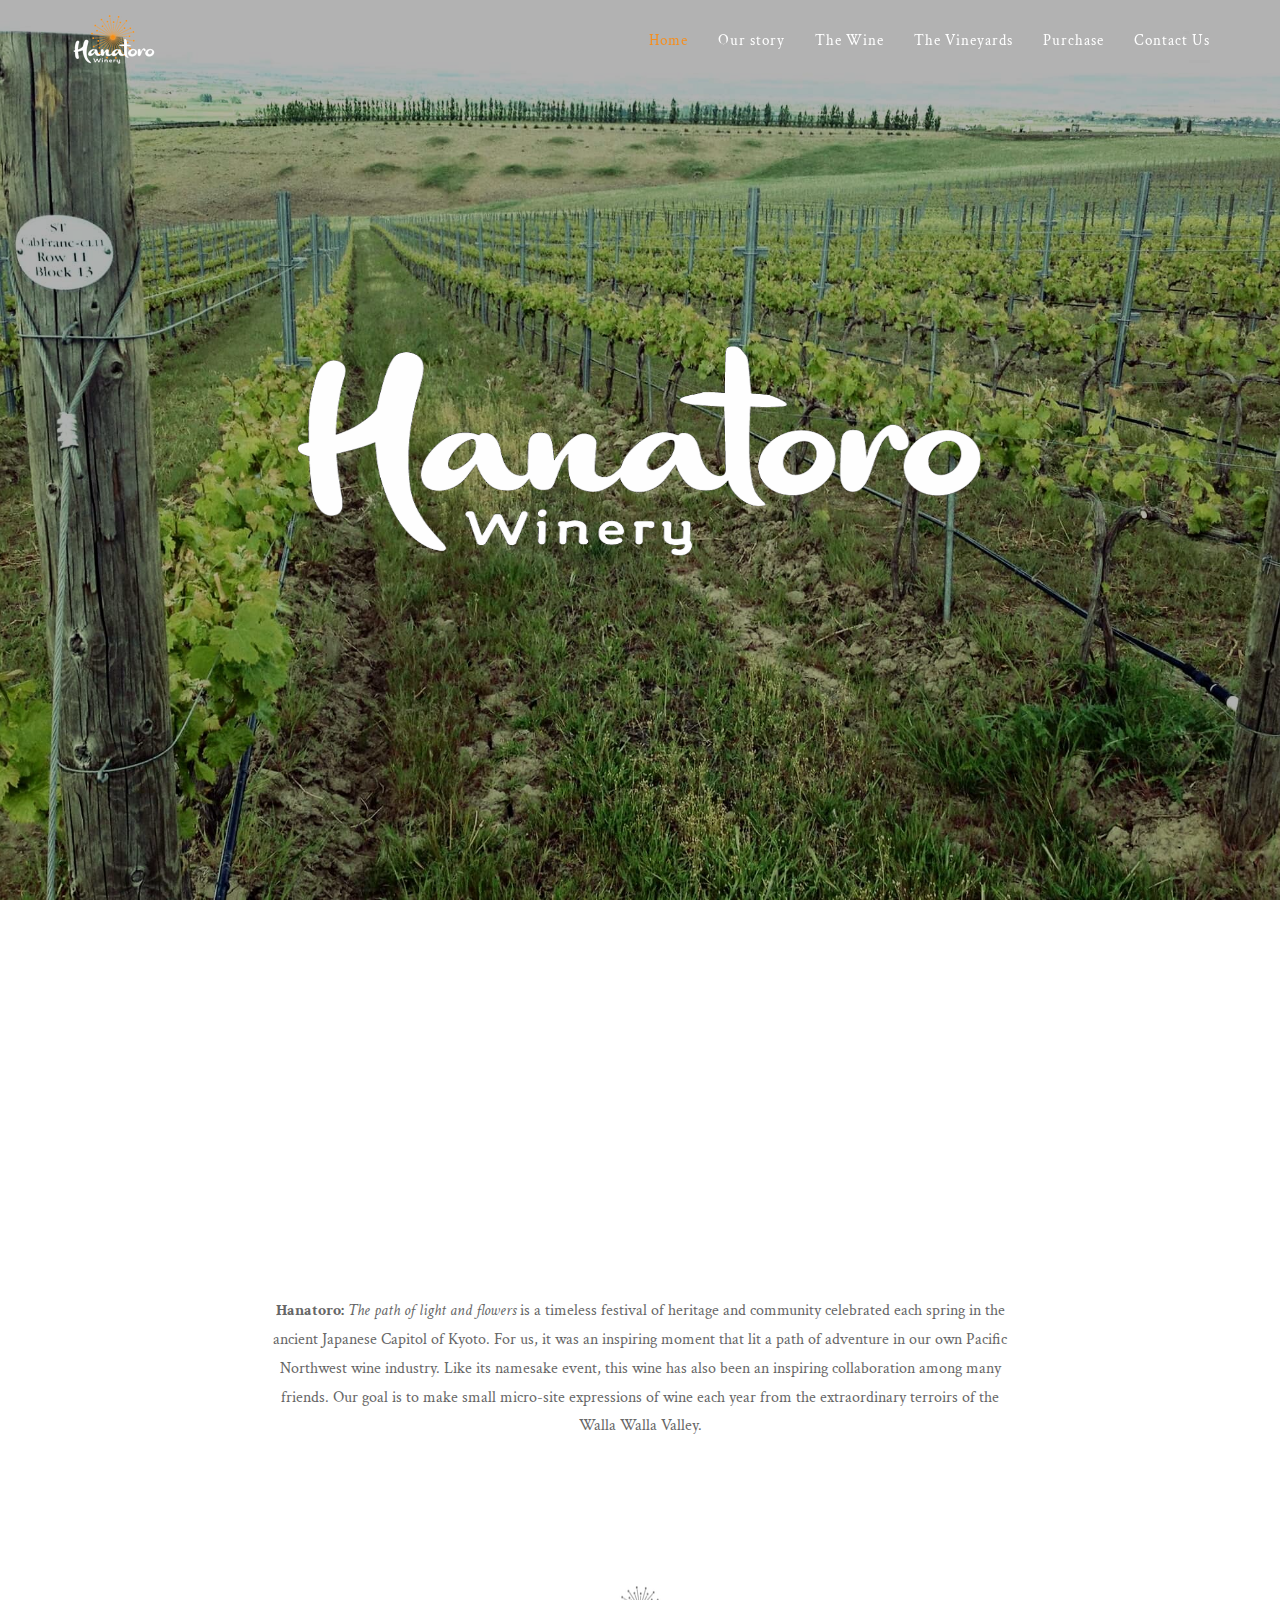
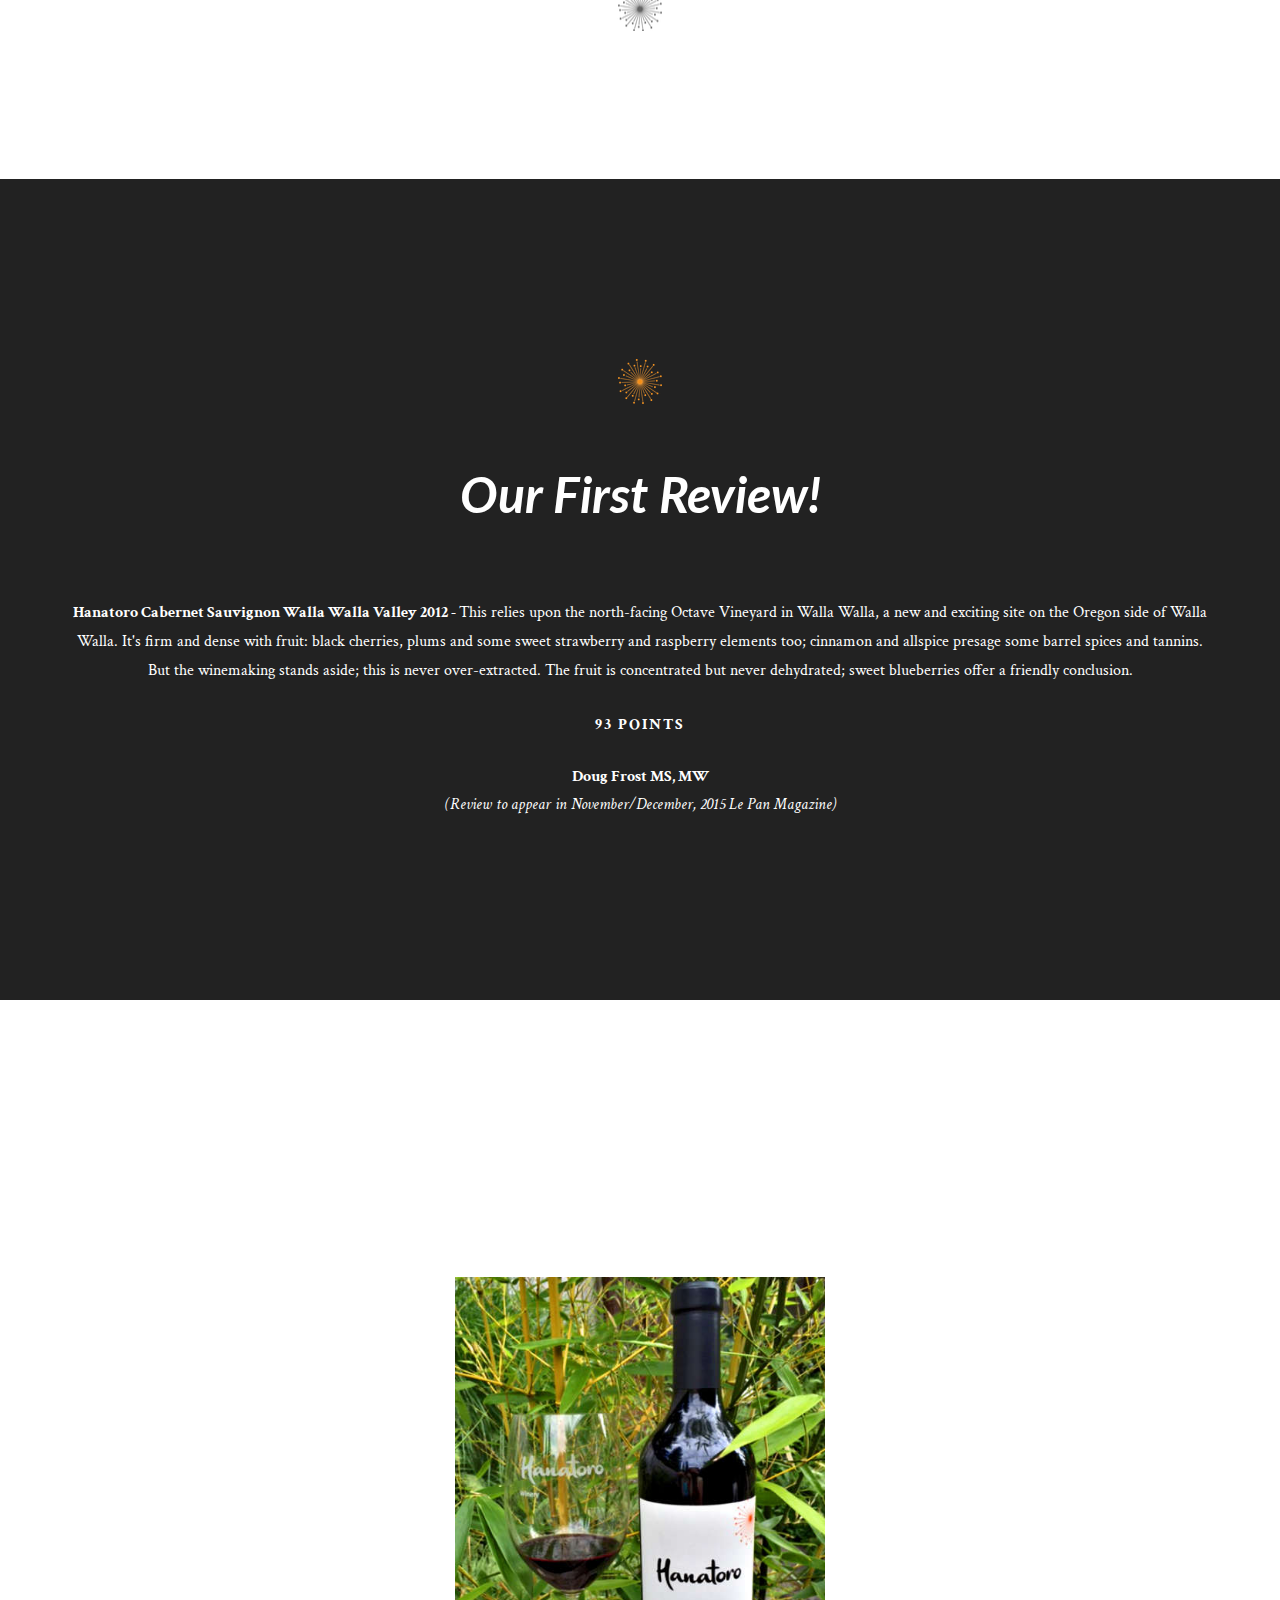
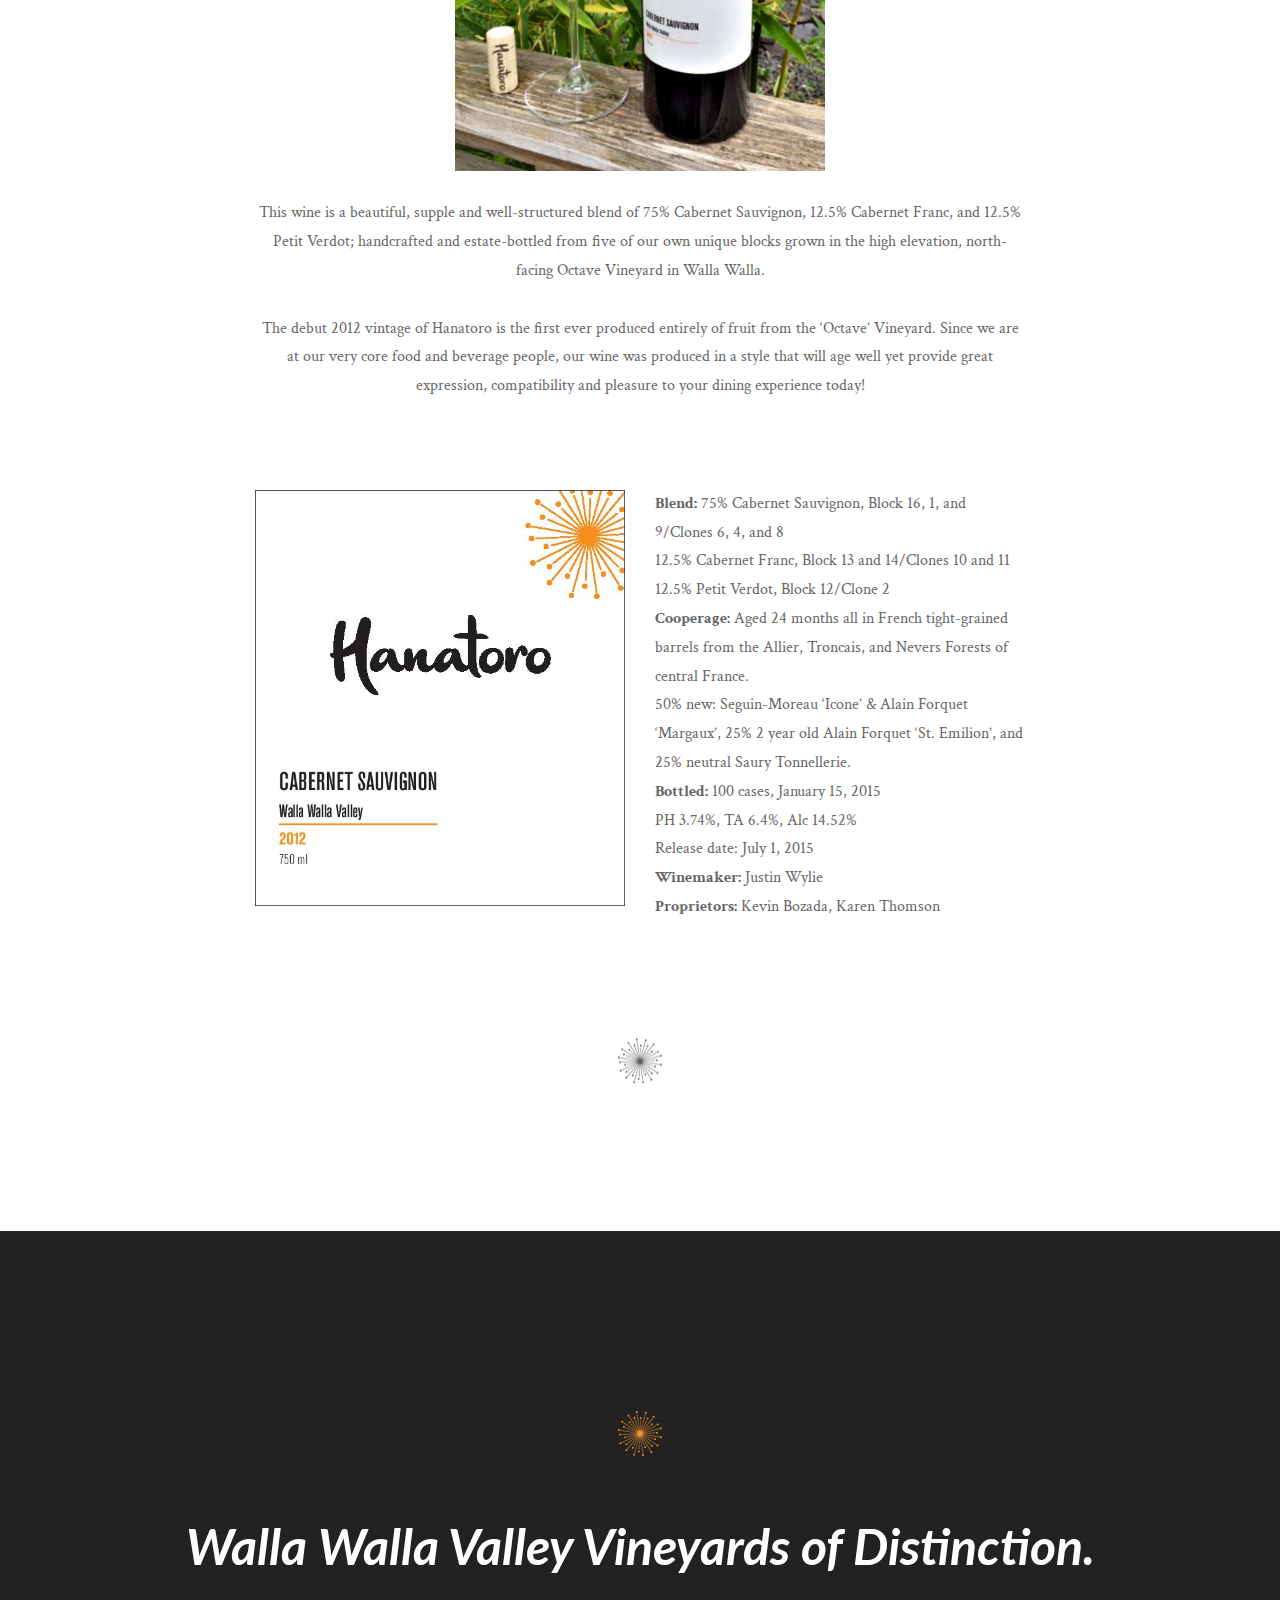
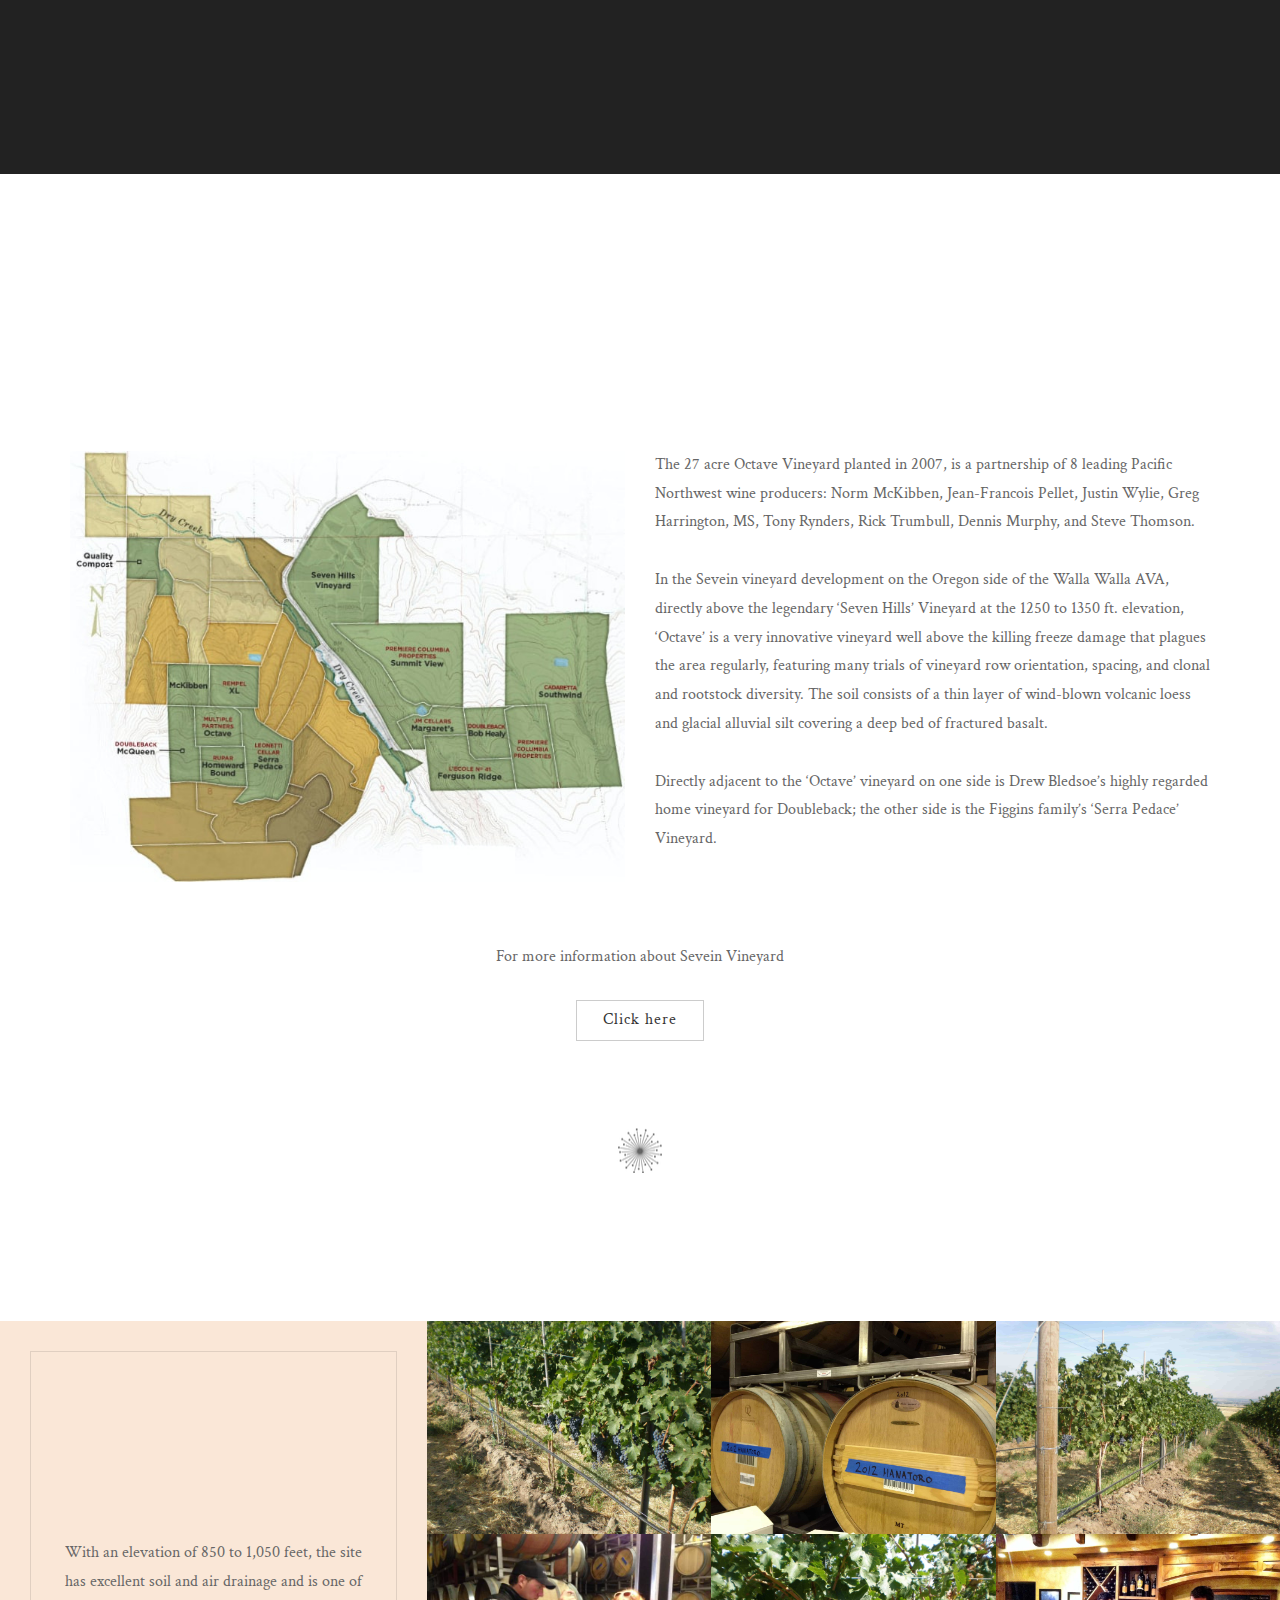
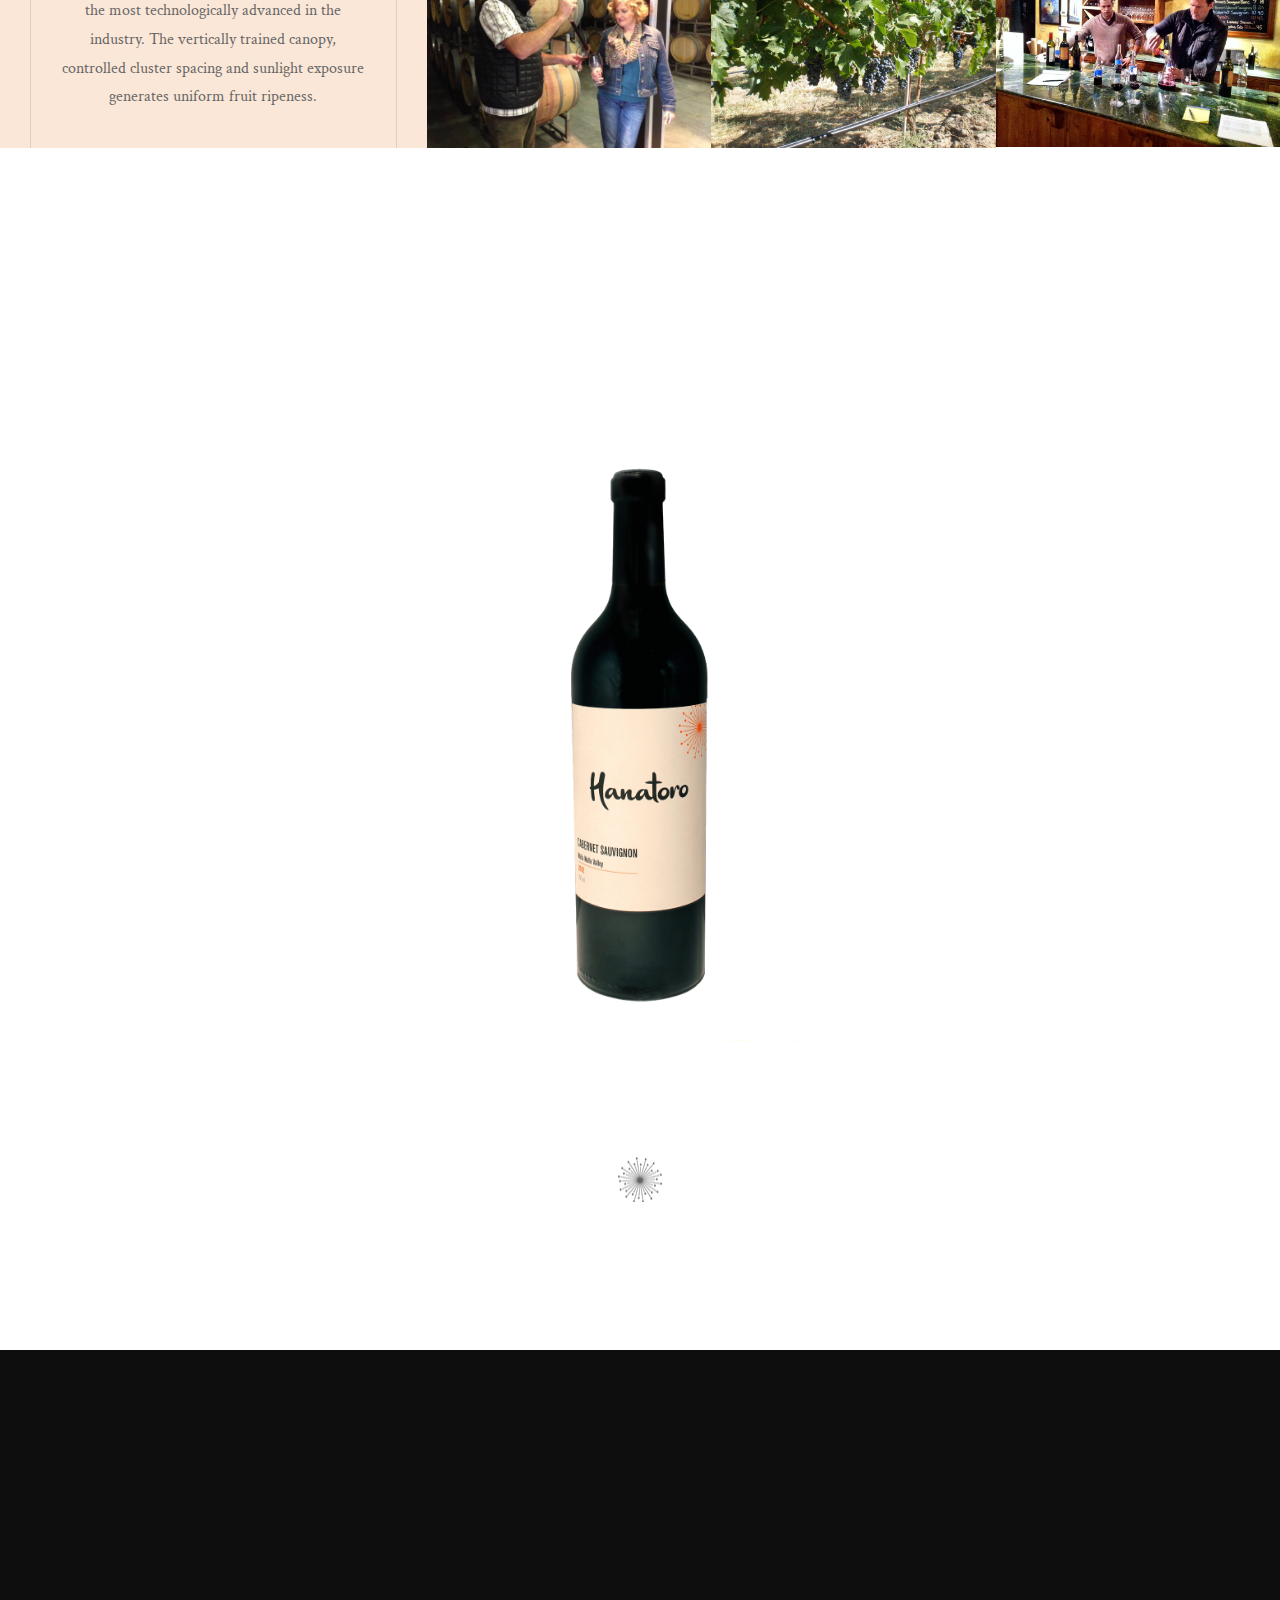
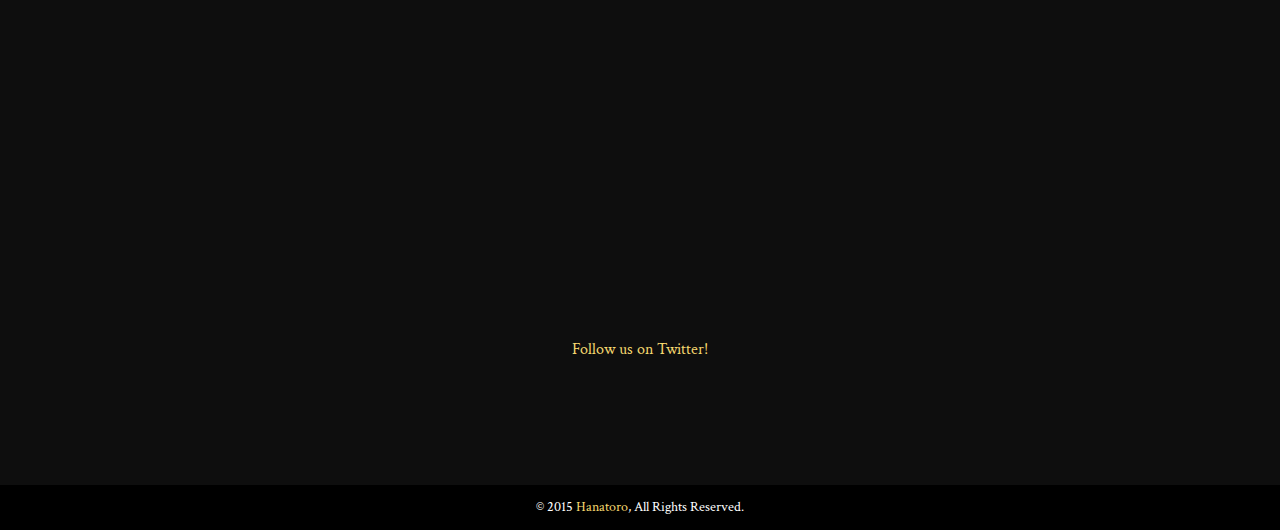
==== index.html @ c1b953a2 "title change" ====
<!DOCTYPE html>
<html lang="en">
<head>
	<meta charset="UTF-8">
	<meta name="viewport" content="width=device-width, initial-scale=1.0">
	<meta name="description" content="An exciting new wine from one of America's premier wine regions!">
	<meta name="author" content="Hanatoro & Associates">
	<link rel="apple-touch-icon" sizes="57x57" href="assets/images/apple-touch-icon-57x57.png">
	<link rel="apple-touch-icon" sizes="60x60" href="assets/images/apple-touch-icon-60x60.png">
	<link rel="apple-touch-icon" sizes="72x72" href="assets/images/apple-touch-icon-72x72.png">
	<link rel="apple-touch-icon" sizes="76x76" href="assets/images/apple-touch-icon-76x76.png">
	<link rel="apple-touch-icon" sizes="114x114" href="assets/images/apple-touch-icon-114x114.png">
	<link rel="apple-touch-icon" sizes="120x120" href="assets/images/apple-touch-icon-120x120.png">
	<link rel="apple-touch-icon" sizes="144x144" href="assets/images/apple-touch-icon-144x144.png">
	<link rel="apple-touch-icon" sizes="152x152" href="assets/images/apple-touch-icon-152x152.png">
	<link rel="apple-touch-icon" sizes="180x180" href="assets/images/apple-touch-icon-180x180.png">
	<link rel="icon" type="image/png" href="assets/images/favicon-32x32.png" sizes="32x32">
	<link rel="icon" type="image/png" href="assets/images/android-chrome-192x192.png" sizes="192x192">
	<link rel="icon" type="image/png" href="assets/images/favicon-96x96.png" sizes="96x96">
	<link rel="icon" type="image/png" href="assets/images/favicon-16x16.png" sizes="16x16">
	<link rel="manifest" href="assets/images/manifest.json">
	<meta name="msapplication-TileColor" content="#da532c">
	<meta name="msapplication-TileImage" content="assets/images/mstile-144x144.png">
	<meta name="theme-color" content="#ffffff">

	<title>Hanatoro</title>

	<!-- CSS -->
	<!-- Bootstrap core CSS -->
	<link href="assets/bootstrap/css/bootstrap.min.css" rel="stylesheet" media="screen">

	<!-- Font Awesome CSS -->
	<link href="assets/css/font-awesome.min.css" rel="stylesheet" media="screen">

	<!-- Elegant icons CSS -->
	<link href="assets/css/simple-line-icons.css" rel="stylesheet" media="screen">

	<!--[if lte IE 7]>
		<script src="assets/js/icons-lte-ie7.js"></script>
	<![endif]-->

	<!-- Magnific-popup lightbox -->
	<link href="assets/css/magnific-popup.css" rel="stylesheet">

	<!-- Owl Carousel -->
	<link href="assets/css/owl.theme.css" rel="stylesheet">
	<link href="assets/css/owl.carousel.css" rel="stylesheet">

	<!-- Animate css -->
	<link href="assets/css/animate.css" rel="stylesheet">

	<!-- Time and Date piker CSS -->
	<link href="assets/css/jquery.timepicker.css" rel="stylesheet" media="screen">
	<link href="assets/css/datepicker.css" rel="stylesheet" media="screen">

	<!-- Custom styles CSS -->
	<link href="assets/css/style.css" rel="stylesheet" media="screen">
</head>
<body>

<!-- Google Tag Manager -->
<noscript><iframe src="//www.googletagmanager.com/ns.html?id=GTM-5HM5P9"
height="0" width="0" style="display:none;visibility:hidden"></iframe></noscript>
<script>(function(w,d,s,l,i){w[l]=w[l]||[];w[l].push({'gtm.start':
new Date().getTime(),event:'gtm.js'});var f=d.getElementsByTagName(s)[0],
j=d.createElement(s),dl=l!='dataLayer'?'&l='+l:'';j.async=true;j.src=
'//www.googletagmanager.com/gtm.js?id='+i+dl;f.parentNode.insertBefore(j,f);
})(window,document,'script','dataLayer','GTM-5HM5P9');</script>
<!-- End Google Tag Manager -->

	<!-- Preloader -->

	<div id="preloader">
		<div id="status">
			<div class="status-mes"></div>
		</div>
	</div>

	<!-- Navigation start -->

	<nav class="navbar navbar-custom navbar-transparent navbar-fixed-top" role="navigation">

		<div class="container">
			
			<div class="navbar-header">
				<button type="button" class="navbar-toggle" data-toggle="collapse" data-target="#custom-collapse">
					<span class="sr-only">Toggle navigation</span>
					<span class="icon-bar"></span>
					<span class="icon-bar"></span>
					<span class="icon-bar"></span>
				</button>
				<!-- <a class="navbar-brand" href="index.html">Leaff</a> -->
				<img src="assets/images/hanatoro_final_white_trans.png">
			</div>

			<div class="collapse navbar-collapse" id="custom-collapse">
				<ul class="nav navbar-nav navbar-right">
					<li class="page-scroll"><a href="#home">Home</a></li>
					<li class="page-scroll"><a href="#about">Our story</a></li>
					<li class="page-scroll"><a href="#wine">The Wine</a></li>
					<li class="page-scroll"><a href="#vineyards">The Vineyards</a></li>
					<li class="page-scroll"><a href="#services">Purchase</a></li>
					<li class="page-scroll"><a href="#subscribe">Contact Us</a></li>
					
				
				</ul>
			</div>

		</div><!-- .container -->

	</nav>

	<!-- Navigation end -->

	<!-- Home start -->

	<section id="home" class="intro-module module-image parallax heightfull bg-dark-alfa-30">

		<div class="intro">

			<div class="intro-slider">
				<!-- Slide 1 -->
				<div class="owl-item">
					<img src="assets/images/hanatoro_white_trans.png">
				</div>

		</div><!-- .intro -->

	</section>

	<!-- Home end -->

	<!-- About start -->

	<section id="about" class="module">
		<div class="container">

			<div class="row">
				<div class="col-sm-6 col-sm-offset-3">
					<div class="module-header wow fadeInUp">
						<h2 class="module-title">An exciting new wine from one of America's premier wine regions!</h2>
						<h3 class="module-subtitle">Welcome to Hanatoro</h3>
					</div>
				</div>
			</div><!-- .row -->

			<div class="row">
				<div class="col-sm-8 col-sm-offset-2 text-center">
					<b>Hanatoro:</b> <i>The path of light and flowers</i> is a timeless festival of heritage and community celebrated each spring in the ancient Japanese Capitol of Kyoto. For us, it was an inspiring moment that lit a path of adventure in our own Pacific Northwest wine industry. Like its namesake event, this wine has also been an inspiring collaboration among many friends. Our goal is to make small micro-site expressions of wine each year from the extraordinary terroirs of the Walla Walla Valley.<br><br><br>
				</div>
			</div><!-- .row -->

			<div class="row">
				<div class="col-sm-6 col-sm-offset-3">
					<div class="devider">
						<img src="assets/images/divider-down.png" alt="">
					</div>
				</div>
			</div><!-- .row -->

		</div><!-- .container -->
	</section>

	<!-- About end -->

	<!-- Callout section start -->

	<section id="callout-one" class="callout parallax">
		<div class="container">

			<div class="row">
				<div class="col-sm-2 col-sm-offset-5 text-center long-down">
					<img src="assets/images/divider-top.png">
				</div>
			</div>

			<div class="row">
				<div class="col-sm-12">
 					<h2 class="callout-text">Our First Review!</h2>
					<br><br><b>Hanatoro Cabernet Sauvignon Walla Walla Valley 2012 - </b>This relies upon the north-facing Octave Vineyard in Walla Walla, a new and exciting site on the Oregon side of Walla Walla.  It's firm and dense with fruit: black cherries, plums and some sweet strawberry and raspberry elements too; cinnamon and allspice presage some barrel spices and tannins.  But the winemaking stands aside; this is never over-extracted.  The fruit is concentrated but never dehydrated; sweet blueberries offer a friendly conclusion.<br><br><h3 class="module-subtitle"><b>	93 Points</b></h3><br><b>Doug Frost MS, MW</b><br><i>(Review to appear in November/December, 2015 Le Pan Magazine)</i>
				</div>
			</div>
		</div>
	</section>

	<!-- Callout section end -->

	<!-- wine start -->

	<section id="wine" class="module">
		
		<div class="container">

			<div class="row">

				<div class="row">
					<div class="col-sm-6 col-sm-offset-3">
						<div class="module-header wow fadeInUp">
							<h2 class="module-title">The Wine</h2>
							<h3 class="module-subtitle">Welcome to Hanatoro</h3>
						</div>
					</div>
				</div>

				<div class="row">
					<div class="col-sm-4 col-sm-offset-4">
						<img src="assets/images/hanatoro_cork.jpg" alt=""><br><br>
					</div>
				</div>	

				<div class="row">
					
					<div class="col-sm-8 col-sm-offset-2 text-center long-down">
						This wine is a beautiful, supple and well-structured blend of 75% Cabernet Sauvignon, 12.5% Cabernet Franc, and 12.5% Petit Verdot; handcrafted and estate-bottled from five of our own unique blocks grown in the high elevation, north-facing Octave Vineyard in Walla Walla.<br><br>

						The debut 2012 vintage of Hanatoro is the first ever produced entirely of fruit from the ‘Octave’ Vineyard. Since we are at our very core food and beverage people, our wine was produced in a style that will age well yet provide great expression, compatibility and pleasure to your dining experience today!<br><br>
					</div>
				
				</div>
				
				<div class="row">
					<div class="col-sm-4 col-sm-offset-2 ">
						<img src="assets/images/hanatoro_label.jpg" alt="">
					</div>
					<div class="col-sm-4 text-left">
						<b>Blend:</b>
						<!-- <h3 class="module-subtitle">Blend</h3> -->
						75% Cabernet Sauvignon, Block 16, 1, and 9/Clones 6, 4, and 8<br> 
						12.5% Cabernet Franc, Block 13 and 14/Clones 10 and 11<br> 
						12.5% Petit Verdot, Block 12/Clone 2<br> 
						<b>Cooperage:</b>
						<!-- <h3 class="module-subtitle">Cooperage</h3>   -->
						Aged 24 months all in French tight-grained barrels from the Allier, Troncais, and Nevers Forests of central France.<br> 
						50% new: Seguin-Moreau ‘Icone’ & Alain Forquet ‘Margaux’,  25% 2 year old Alain Forquet ‘St. Emilion’, and 25% neutral Saury Tonnellerie.<br> 
						<b>Bottled:</b>
						<!-- <h3 class="module-subtitle">Bottled</h3> -->
						100 cases, January 15, 2015<br> 
						PH 3.74%, TA 6.4%, Alc 14.52%<br> 
						Release date: July 1, 2015<br> 
						<b>Winemaker:</b>
						<!-- <h3 class="module-subtitle">Winemaker</h3> -->
						Justin Wylie<br> 
						<b>Proprietors:</b>
						<!-- <h3 class="module-subtitle">Proprietors</h3> -->
						Kevin Bozada, Karen Thomson<br><br>
					</div>

					<!-- <div class="col-sm-6 col-sm-offset-3">
						<img src="assets/images/hanatoro_cork.jpg" alt=""><br><br>
					</div> -->
				</div>

			</div><!-- .row -->

			<div class="row">
				<div class="col-sm-6 col-sm-offset-3">
					<div class="devider">
						<img src="assets/images/divider-down.png" alt="">
					</div>
				</div>
			</div><!-- .row -->

		</div><!-- .container -->
	</section>

	<section id="callout-two" class="callout parallax">
		<div class="container">

			<div class="row">
				<div class="col-sm-2 col-sm-offset-5 text-center long-down">
					<img src="assets/images/divider-top.png" alt="">
				</div>
			</div><!-- .row -->

			<div class="row">
				<div class="col-sm-12">
					<h2 class="callout-text">Walla Walla Valley Vineyards of Distinction.</h2>
				</div>
			</div><!-- .row -->

		</div><!-- .container -->
	</section>

	<!-- Services start -->

	<section id="vineyards" class="module">
		<div class="container">

			<div class="row">
				
				<div class="row">
					<div class="col-sm-6 col-sm-offset-3">
						<div class="module-header wow fadeInUp">
							<h2 class="module-title">The Vineyards</h2>
							<h3 class="module-subtitle">Welcome to Hanatoro</h3>
						</div>
					</div>
				</div>

				<div class="col-sm-6">
					<img src="assets/images/large_map.jpg" alt="">
				</div>

				<div class="col-sm-6 text-left long-down">
					The 27 acre Octave Vineyard planted in 2007, is a partnership of 8 leading Pacific Northwest wine producers: Norm McKibben, Jean-Francois Pellet, Justin Wylie, Greg Harrington, MS, Tony Rynders, Rick Trumbull, Dennis Murphy, and Steve Thomson. <br><br>

					In the Sevein vineyard development on the Oregon side of the Walla Walla AVA, directly above the legendary ‘Seven Hills’ Vineyard at the 1250 to 1350 ft. elevation, ‘Octave’ is a very innovative vineyard well above the killing freeze damage that plagues the area regularly, featuring many trials of vineyard row orientation, spacing, and clonal and rootstock diversity.  The soil consists of a thin layer of wind-blown volcanic loess and glacial alluvial silt covering a deep bed of fractured basalt.<br><br>

					Directly adjacent to the ‘Octave’ vineyard on one side is Drew Bledsoe’s highly regarded home vineyard for Doubleback; the other side is the Figgins family’s ‘Serra Pedace’ Vineyard.<br><br>
				</div>
			</div><!-- .row -->

			<div class="row">
					<div class="col-sm-6 col-sm-offset-3 text-center">
						For more information about Sevein Vineyard<br><br>
					</div>
					<div class="col-sm-6 col-sm-offset-3 text-center">
						<a href="assets/images/sevein_info.pdf" class="btn btn-default" role="button">Click here</a>
					</div>
			</div>

			<div class="row">
				<div class="col-sm-6 col-sm-offset-3">
					<div class="devider">
						<img src="assets/images/divider-down.png" alt="">
					</div>
				</div>
			</div><!-- .row -->

		</div><!-- .container -->
	</section>

	<!-- Services end -->



	<!-- Gallery start -->

	<section id="gallery">

		<div class="row position-relative margin-0">

			<div class="col-xs-12 col-md-4 side-image">

				<div class="vertical-body">
					<div class="vertical">

						<div class="module-header wow fadeInUp">
							<h2 class="module-title">Gallery</h2>
							<h3 class="module-subtitle">see the vineyard</h3>
						</div>

						<div class="long-down">
							<p>With an elevation of 850 to 1,050 feet, the site has excellent soil and air drainage and is one of the most technologically advanced in the industry. The vertically trained canopy, controlled cluster spacing and sunlight exposure generates uniform fruit ripeness.</p>
						</div>
					</div>
				</div>

			</div>

			<div class="col-xs-12 col-md-8 col-md-offset-4 gallery-no-padding">

				<div class="row">

					<div class="col-sm-4">
						<div class="gallery-item">
							<figure class="overlay">
								<img src="assets/images/gallery-1.jpg" alt="">
								<figcaption>
									<a href="assets/images/gallery-big-1.jpg" class="gallery"></a>
									<div class="caption-inner">
										<div class="overlay-icon">
											<span class="icon-magnifier"></span>
										</div>
									</div>
								</figcaption>
							</figure>
						</div>
					</div>

					<div class="col-sm-4">
						<div class="gallery-item">
							<figure class="overlay">
								<img src="assets/images/gallery-2.jpg" alt="">
								<figcaption>
									<a href="assets/images/gallery-big-2.jpg" class="gallery"></a>
									<div class="caption-inner">
										<div class="overlay-icon">
											<span class="icon-magnifier"></span>
										</div>
									</div>
								</figcaption>
							</figure>
						</div>
					</div>

					<div class="col-sm-4">
						<div class="gallery-item">
							<figure class="overlay">
								<img src="assets/images/gallery-3.jpg" alt="">
								<figcaption>
									<a href="assets/images/gallery-big-3.jpg" class="gallery"></a>
									<div class="caption-inner">
										<div class="overlay-icon">
											<span class="icon-magnifier"></span>
										</div>
									</div>
								</figcaption>
							</figure>
						</div>
					</div>

				</div><!-- .row -->

				<div class="row">

					<div class="col-sm-4">
						<div class="gallery-item">
							<figure class="overlay">
								<img src="assets/images/gallery-4.jpg" alt="">
								<figcaption>
									<a href="assets/images/gallery-big-4.jpg" class="gallery"></a>
									<div class="caption-inner">
										<div class="overlay-icon">
											<span class="icon-magnifier"></span>
										</div>
									</div>
								</figcaption>
							</figure>
						</div>
					</div>

					<div class="col-sm-4">
						<div class="gallery-item">
							<figure class="overlay">
								<img src="assets/images/gallery-5.jpg" alt="">
								<figcaption>
									<a href="assets/images/gallery-big-5.jpg" class="gallery"></a>
									<div class="caption-inner">
										<div class="overlay-icon">
											<span class="icon-magnifier"></span>
										</div>
									</div>
								</figcaption>
							</figure>
						</div>
					</div>

					<div class="col-sm-4">
						<div class="gallery-item">
							<figure class="overlay">
								<img src="assets/images/gallery-6.jpg" alt="">
								<figcaption>
									<a href="assets/images/gallery-big-6.jpg" class="gallery"></a>
									<div class="caption-inner">
										<div class="overlay-icon">
											<span class="icon-magnifier"></span>
										</div>
									</div>
								</figcaption>
							</figure>
						</div>
					</div>

				</div><!-- sds .row -->

			</div><!-- .gallery-no-padding -->

		</div><!-- .row -->
	</section>

	<!-- Gallery end -->

	<!-- Reservations start -->

	<section id="services" class="module">
		<div class="container">

			<div class="row">
				<div class="col-sm-6 col-sm-offset-3">
					<div class="module-header wow fadeInUp">
						<h2 class="module-title">Purchase</h2>
						<h3 class="module-subtitle">coming soon!</h3>
					</div>
				</div>
			</div>

			<div class="row">
					<div class="col-sm-4 col-sm-offset-4">
						<img src="assets/images/hanatoro_bottle.png" alt=""><br><br>
					</div>
			</div>		

			<div class="row">
				<div class="col-sm-6 col-sm-offset-3">
					<div class="devider">
						<img src="assets/images/divider-down.png" alt="">
					</div>
				</div>
			</div><!-- .row -->

		</div><!-- .container -->
	</section>
	

	<!-- Subscribe start -->

	<section id="subscribe" class="module module-dark">
		<div class="container">
			<div class="row">
				<div class="col-sm-6 col-sm-offset-3">
					<div class="module-header wow fadeInUp">
						<img src="assets/images/divider-top.png" alt="">
						<h2 class="module-title">Contact Us</h2>
						<h3 class="module-subtitle">We'd love to hear from you</h3>
					</div>
				</div>
			</div><!-- .row -->

			<div class="row">
				<div class="col-sm-2 col-sm-offset-1">
					<div class="module-header wow fadeInUp">	
						<u><b>Physical Address:</b></u><br>
						Hanatoro Winery<br>
						1793 JB George Road<br>
						Walla Walla, WA  99362
					</div>
				</div>

				<div class="col-sm-2">
					<div class="module-header wow fadeInUp">
						<u><b>Karen Thomson</b></u><br>
						Owner, General Manager<br>
						<a href="Hanatoro@hanatoro.com">Karen@hanatoro.com</a><br>
					</div>
				</div>

				<div class="col-sm-2">
					<div class="module-header wow fadeInUp">
						<u><b>Gary Lynn</b></u><br>
						V.P. of Sales<br>
						<a href="Gary@hanatoro.com">Gary@hanatoro.com</a><br>
						404-312-5891
					</div>
				</div>

				<div class="col-sm-2">
					<div class="module-header wow fadeInUp">
						<u><b>Kevin Bozada</b></u><br>
						Managing Partner<br>
						<a href="Kevin@hanatoro.com">Kevin@hanatoro.com</a><br>
					</div>
				</div>

				<div class="col-sm-2">
					<div class="module-header wow fadeInUp">	
						<u><b>Mailing Address:</b></u><br>
						Hanatoro Winery<br>
                        1292 High St., Ste. 117<br>
                        Eugene, OR  97401
					</div>
				</div>
			</div><!-- .row -->

			<div class="row">
				<div class="col-md-12 text-center long-up">
					<ul class="social-links">
						<li><a href="https://twitter.com/hanatorowinery" class="wow fadeInUp" data-wow-delay=".1s"><i class="fa fa-twitter"></i></a></li>
						<p class="copyright">
							<a href="https://twitter.com/hanatorowinery">Follow us on Twitter!</a>
						</p>
					</ul>
				</div>
			</div><!-- .row -->
			<!-- .row -->
		</div><!-- .container -->
	</section>



	<!-- Subscribe end -->

	<!-- Footer start -->

	<footer id="footer">
		<div class="container">

			<div class="row">
				<div class="col-sm-12">
					<p class="copyright">
						© 2015 <a href="#">Hanatoro</a>, All Rights Reserved.
					</p>
				</div>
			</div><!-- .row -->

		</div><!-- .container -->
	</footer>

	<!-- Footer end -->

	<!-- Scroll-up -->

	<div class="scroll-up">
		<a href="#totop"><i class="fa fa-angle-double-up"></i></a>
	</div>

	<!-- Javascript files -->
	<script src="assets/js/jquery-1.11.1.min.js"></script>
	<script src="assets/bootstrap/js/bootstrap.min.js"></script>

	<!-- Use for slideshow background -->
	<script src="assets/js/jquery.backstretch.min.js"></script>

	<!-- Date and time picker -->
	<script src="assets/js/bootstrap-datepicker.js"></script>
	<script src="assets/js/jquery.datepair.min.js"></script>
	<script src="assets/js/jquery.timepicker.min.js"></script>
	<script src="assets/js/jqBootstrapValidation.js"></script>

	<!-- Google Maps -->
	<script src="http://maps.google.com/maps/api/js?sensor=true"></script>
	<script src="assets/js/gmaps.js"></script>

	<!-- Other -->
	<script src="assets/js/jquery.matchHeight-min.js"></script>
	<script src="assets/js/jquery.magnific-popup.min.js"></script>
	<script src="assets/js/twitterFetcher_min.js"></script>
	<script src="assets/js/owl.carousel.min.js"></script>
	<script src="assets/js/jquery.fitvids.js"></script>
	<script src="assets/js/smoothscroll.js"></script>
	<script src="assets/js/wow.min.js"></script>

	<!-- Custom scripts -->
	<script src="assets/js/custom.js"></script>
</body>
</html>
---- assets/css/simple-line-icons.css ----
@font-face {
	font-family: 'Simple-Line-Icons';
	src:url('../fonts/Simple-Line-Icons.eot');
	src:url('../fonts/Simple-Line-Icons.eot?#iefix') format('embedded-opentype'),
		url('../fonts/Simple-Line-Icons.woff') format('woff'),
		url('../fonts/Simple-Line-Icons.ttf') format('truetype'),
		url('../fonts/Simple-Line-Icons.svg#Simple-Line-Icons') format('svg');
	font-weight: normal;
	font-style: normal;
}

/* Use the following CSS code if you want to use data attributes for inserting your icons */
[data-icon]:before {
	font-family: 'Simple-Line-Icons';
	content: attr(data-icon);
	speak: none;
	font-weight: normal;
	font-variant: normal;
	text-transform: none;
	line-height: 1;
	-webkit-font-smoothing: antialiased;
	-moz-osx-font-smoothing: grayscale;
}

/* Use the following CSS code if you want to have a class per icon */
/*
Instead of a list of all class selectors,
you can use the generic selector below, but it's slower:
[class*="icon-"] {
*/
.icon-user-female, .icon-user-follow, .icon-user-following, .icon-user-unfollow, .icon-trophy, .icon-screen-smartphone, .icon-screen-desktop, .icon-plane, .icon-notebook, .icon-moustache, .icon-mouse, .icon-magnet, .icon-energy, .icon-emoticon-smile, .icon-disc, .icon-cursor-move, .icon-crop, .icon-credit-card, .icon-chemistry, .icon-user, .icon-speedometer, .icon-social-youtube, .icon-social-twitter, .icon-social-tumblr, .icon-social-facebook, .icon-social-dropbox, .icon-social-dribbble, .icon-shield, .icon-screen-tablet, .icon-magic-wand, .icon-hourglass, .icon-graduation, .icon-ghost, .icon-game-controller, .icon-fire, .icon-eyeglasses, .icon-envelope-open, .icon-envelope-letter, .icon-bell, .icon-badge, .icon-anchor, .icon-wallet, .icon-vector, .icon-speech, .icon-puzzle, .icon-printer, .icon-present, .icon-playlist, .icon-pin, .icon-picture, .icon-map, .icon-layers, .icon-handbag, .icon-globe-alt, .icon-globe, .icon-frame, .icon-folder-alt, .icon-film, .icon-feed, .icon-earphones-alt, .icon-earphones, .icon-drop, .icon-drawer, .icon-docs, .icon-directions, .icon-direction, .icon-diamond, .icon-cup, .icon-compass, .icon-call-out, .icon-call-in, .icon-call-end, .icon-calculator, .icon-bubbles, .icon-briefcase, .icon-book-open, .icon-basket-loaded, .icon-basket, .icon-bag, .icon-action-undo, .icon-action-redo, .icon-wrench, .icon-umbrella, .icon-trash, .icon-tag, .icon-support, .icon-size-fullscreen, .icon-size-actual, .icon-shuffle, .icon-share-alt, .icon-share, .icon-rocket, .icon-question, .icon-pie-chart, .icon-pencil, .icon-note, .icon-music-tone-alt, .icon-music-tone, .icon-microphone, .icon-loop, .icon-logout, .icon-login, .icon-list, .icon-like, .icon-home, .icon-grid, .icon-graph, .icon-equalizer, .icon-dislike, .icon-cursor, .icon-control-start, .icon-control-rewind, .icon-control-play, .icon-control-pause, .icon-control-forward, .icon-control-end, .icon-calendar, .icon-bulb, .icon-bar-chart, .icon-arrow-up, .icon-arrow-right, .icon-arrow-left, .icon-arrow-down, .icon-ban, .icon-bubble, .icon-camcorder, .icon-camera, .icon-check, .icon-clock, .icon-close, .icon-cloud-download, .icon-cloud-upload, .icon-doc, .icon-envelope, .icon-eye, .icon-flag, .icon-folder, .icon-heart, .icon-info, .icon-key, .icon-link, .icon-lock, .icon-lock-open, .icon-magnifier, .icon-magnifier-add, .icon-magnifier-remove, .icon-paper-clip, .icon-paper-plane, .icon-plus, .icon-pointer, .icon-power, .icon-refresh, .icon-reload, .icon-settings, .icon-star, .icon-symbol-female, .icon-symbol-male, .icon-target, .icon-volume-1, .icon-volume-2, .icon-volume-off, .icon-users {
	font-family: 'Simple-Line-Icons';
	speak: none;
	font-style: normal;
	font-weight: normal;
	font-variant: normal;
	text-transform: none;
	line-height: 1;
	-webkit-font-smoothing: antialiased;
}
.icon-user-female:before {
	content: "\e000";
}
.icon-user-follow:before {
	content: "\e002";
}
.icon-user-following:before {
	content: "\e003";
}
.icon-user-unfollow:before {
	content: "\e004";
}
.icon-trophy:before {
	content: "\e006";
}
.icon-screen-smartphone:before {
	content: "\e010";
}
.icon-screen-desktop:before {
	content: "\e011";
}
.icon-plane:before {
	content: "\e012";
}
.icon-notebook:before {
	content: "\e013";
}
.icon-moustache:before {
	content: "\e014";
}
.icon-mouse:before {
	content: "\e015";
}
.icon-magnet:before {
	content: "\e016";
}
.icon-energy:before {
	content: "\e020";
}
.icon-emoticon-smile:before {
	content: "\e021";
}
.icon-disc:before {
	content: "\e022";
}
.icon-cursor-move:before {
	content: "\e023";
}
.icon-crop:before {
	content: "\e024";
}
.icon-credit-card:before {
	content: "\e025";
}
.icon-chemistry:before {
	content: "\e026";
}
.icon-user:before {
	content: "\e005";
}
.icon-speedometer:before {
	content: "\e007";
}
.icon-social-youtube:before {
	content: "\e008";
}
.icon-social-twitter:before {
	content: "\e009";
}
.icon-social-tumblr:before {
	content: "\e00a";
}
.icon-social-facebook:before {
	content: "\e00b";
}
.icon-social-dropbox:before {
	content: "\e00c";
}
.icon-social-dribbble:before {
	content: "\e00d";
}
.icon-shield:before {
	content: "\e00e";
}
.icon-screen-tablet:before {
	content: "\e00f";
}
.icon-magic-wand:before {
	content: "\e017";
}
.icon-hourglass:before {
	content: "\e018";
}
.icon-graduation:before {
	content: "\e019";
}
.icon-ghost:before {
	content: "\e01a";
}
.icon-game-controller:before {
	content: "\e01b";
}
.icon-fire:before {
	content: "\e01c";
}
.icon-eyeglasses:before {
	content: "\e01d";
}
.icon-envelope-open:before {
	content: "\e01e";
}
.icon-envelope-letter:before {
	content: "\e01f";
}
.icon-bell:before {
	content: "\e027";
}
.icon-badge:before {
	content: "\e028";
}
.icon-anchor:before {
	content: "\e029";
}
.icon-wallet:before {
	content: "\e02a";
}
.icon-vector:before {
	content: "\e02b";
}
.icon-speech:before {
	content: "\e02c";
}
.icon-puzzle:before {
	content: "\e02d";
}
.icon-printer:before {
	content: "\e02e";
}
.icon-present:before {
	content: "\e02f";
}
.icon-playlist:before {
	content: "\e030";
}
.icon-pin:before {
	content: "\e031";
}
.icon-picture:before {
	content: "\e032";
}
.icon-map:before {
	content: "\e033";
}
.icon-layers:before {
	content: "\e034";
}
.icon-handbag:before {
	content: "\e035";
}
.icon-globe-alt:before {
	content: "\e036";
}
.icon-globe:before {
	content: "\e037";
}
.icon-frame:before {
	content: "\e038";
}
.icon-folder-alt:before {
	content: "\e039";
}
.icon-film:before {
	content: "\e03a";
}
.icon-feed:before {
	content: "\e03b";
}
.icon-earphones-alt:before {
	content: "\e03c";
}
.icon-earphones:before {
	content: "\e03d";
}
.icon-drop:before {
	content: "\e03e";
}
.icon-drawer:before {
	content: "\e03f";
}
.icon-docs:before {
	content: "\e040";
}
.icon-directions:before {
	content: "\e041";
}
.icon-direction:before {
	content: "\e042";
}
.icon-diamond:before {
	content: "\e043";
}
.icon-cup:before {
	content: "\e044";
}
.icon-compass:before {
	content: "\e045";
}
.icon-call-out:before {
	content: "\e046";
}
.icon-call-in:before {
	content: "\e047";
}
.icon-call-end:before {
	content: "\e048";
}
.icon-calculator:before {
	content: "\e049";
}
.icon-bubbles:before {
	content: "\e04a";
}
.icon-briefcase:before {
	content: "\e04b";
}
.icon-book-open:before {
	content: "\e04c";
}
.icon-basket-loaded:before {
	content: "\e04d";
}
.icon-basket:before {
	content: "\e04e";
}
.icon-bag:before {
	content: "\e04f";
}
.icon-action-undo:before {
	content: "\e050";
}
.icon-action-redo:before {
	content: "\e051";
}
.icon-wrench:before {
	content: "\e052";
}
.icon-umbrella:before {
	content: "\e053";
}
.icon-trash:before {
	content: "\e054";
}
.icon-tag:before {
	content: "\e055";
}
.icon-support:before {
	content: "\e056";
}
.icon-size-fullscreen:before {
	content: "\e057";
}
.icon-size-actual:before {
	content: "\e058";
}
.icon-shuffle:before {
	content: "\e059";
}
.icon-share-alt:before {
	content: "\e05a";
}
.icon-share:before {
	content: "\e05b";
}
.icon-rocket:before {
	content: "\e05c";
}
.icon-question:before {
	content: "\e05d";
}
.icon-pie-chart:before {
	content: "\e05e";
}
.icon-pencil:before {
	content: "\e05f";
}
.icon-note:before {
	content: "\e060";
}
.icon-music-tone-alt:before {
	content: "\e061";
}
.icon-music-tone:before {
	content: "\e062";
}
.icon-microphone:before {
	content: "\e063";
}
.icon-loop:before {
	content: "\e064";
}
.icon-logout:before {
	content: "\e065";
}
.icon-login:before {
	content: "\e066";
}
.icon-list:before {
	content: "\e067";
}
.icon-like:before {
	content: "\e068";
}
.icon-home:before {
	content: "\e069";
}
.icon-grid:before {
	content: "\e06a";
}
.icon-graph:before {
	content: "\e06b";
}
.icon-equalizer:before {
	content: "\e06c";
}
.icon-dislike:before {
	content: "\e06d";
}
.icon-cursor:before {
	content: "\e06e";
}
.icon-control-start:before {
	content: "\e06f";
}
.icon-control-rewind:before {
	content: "\e070";
}
.icon-control-play:before {
	content: "\e071";
}
.icon-control-pause:before {
	content: "\e072";
}
.icon-control-forward:before {
	content: "\e073";
}
.icon-control-end:before {
	content: "\e074";
}
.icon-calendar:before {
	content: "\e075";
}
.icon-bulb:before {
	content: "\e076";
}
.icon-bar-chart:before {
	content: "\e077";
}
.icon-arrow-up:before {
	content: "\e078";
}
.icon-arrow-right:before {
	content: "\e079";
}
.icon-arrow-left:before {
	content: "\e07a";
}
.icon-arrow-down:before {
	content: "\e07b";
}
.icon-ban:before {
	content: "\e07c";
}
.icon-bubble:before {
	content: "\e07d";
}
.icon-camcorder:before {
	content: "\e07e";
}
.icon-camera:before {
	content: "\e07f";
}
.icon-check:before {
	content: "\e080";
}
.icon-clock:before {
	content: "\e081";
}
.icon-close:before {
	content: "\e082";
}
.icon-cloud-download:before {
	content: "\e083";
}
.icon-cloud-upload:before {
	content: "\e084";
}
.icon-doc:before {
	content: "\e085";
}
.icon-envelope:before {
	content: "\e086";
}
.icon-eye:before {
	content: "\e087";
}
.icon-flag:before {
	content: "\e088";
}
.icon-folder:before {
	content: "\e089";
}
.icon-heart:before {
	content: "\e08a";
}
.icon-info:before {
	content: "\e08b";
}
.icon-key:before {
	content: "\e08c";
}
.icon-link:before {
	content: "\e08d";
}
.icon-lock:before {
	content: "\e08e";
}
.icon-lock-open:before {
	content: "\e08f";
}
.icon-magnifier:before {
	content: "\e090";
}
.icon-magnifier-add:before {
	content: "\e091";
}
.icon-magnifier-remove:before {
	content: "\e092";
}
.icon-paper-clip:before {
	content: "\e093";
}
.icon-paper-plane:before {
	content: "\e094";
}
.icon-plus:before {
	content: "\e095";
}
.icon-pointer:before {
	content: "\e096";
}
.icon-power:before {
	content: "\e097";
}
.icon-refresh:before {
	content: "\e098";
}
.icon-reload:before {
	content: "\e099";
}
.icon-settings:before {
	content: "\e09a";
}
.icon-star:before {
	content: "\e09b";
}
.icon-symbol-female:before {
	content: "\e09c";
}
.icon-symbol-male:before {
	content: "\e09d";
}
.icon-target:before {
	content: "\e09e";
}
.icon-volume-1:before {
	content: "\e09f";
}
.icon-volume-2:before {
	content: "\e0a0";
}
.icon-volume-off:before {
	content: "\e0a1";
}
.icon-users:before {
	content: "\e001";
}
---- assets/css/datepicker.css ----
/*!
 * Datepicker for Bootstrap
 *
 * Copyright 2012 Stefan Petre
 * Improvements by Andrew Rowls
 * Licensed under the Apache License v2.0
 * http://www.apache.org/licenses/LICENSE-2.0
 *
 */
.datepicker {
  padding: 4px;
  -webkit-border-radius: 4px;
  -moz-border-radius: 4px;
  border-radius: 4px;
  direction: ltr;
  /*.dow {
		border-top: 1px solid #ddd !important;
	}*/
}
.datepicker-inline {
  width: 220px;
}
.datepicker.datepicker-rtl {
  direction: rtl;
}
.datepicker.datepicker-rtl table tr td span {
  float: right;
}
.datepicker-dropdown {
  top: 0;
  left: 0;
}
.datepicker-dropdown:before {
  content: '';
  display: inline-block;
  border-left: 7px solid transparent;
  border-right: 7px solid transparent;
  border-bottom: 7px solid #ccc;
  border-top: 0;
  border-bottom-color: rgba(0, 0, 0, 0.2);
  position: absolute;
}
.datepicker-dropdown:after {
  content: '';
  display: inline-block;
  border-left: 6px solid transparent;
  border-right: 6px solid transparent;
  border-bottom: 6px solid #ffffff;
  border-top: 0;
  position: absolute;
}
.datepicker-dropdown.datepicker-orient-left:before {
  left: 6px;
}
.datepicker-dropdown.datepicker-orient-left:after {
  left: 7px;
}
.datepicker-dropdown.datepicker-orient-right:before {
  right: 6px;
}
.datepicker-dropdown.datepicker-orient-right:after {
  right: 7px;
}
.datepicker-dropdown.datepicker-orient-top:before {
  top: -7px;
}
.datepicker-dropdown.datepicker-orient-top:after {
  top: -6px;
}
.datepicker-dropdown.datepicker-orient-bottom:before {
  bottom: -7px;
  border-bottom: 0;
  border-top: 7px solid #999;
}
.datepicker-dropdown.datepicker-orient-bottom:after {
  bottom: -6px;
  border-bottom: 0;
  border-top: 6px solid #ffffff;
}
.datepicker > div {
  display: none;
}
.datepicker.days div.datepicker-days {
  display: block;
}
.datepicker.months div.datepicker-months {
  display: block;
}
.datepicker.years div.datepicker-years {
  display: block;
}
.datepicker table {
  margin: 0;
  -webkit-touch-callout: none;
  -webkit-user-select: none;
  -khtml-user-select: none;
  -moz-user-select: none;
  -ms-user-select: none;
  user-select: none;
}
.datepicker td,
.datepicker th {
  text-align: center;
  width: 20px;
  height: 20px;
  -webkit-border-radius: 4px;
  -moz-border-radius: 4px;
  border-radius: 4px;
  border: none;
}
.table-striped .datepicker table tr td,
.table-striped .datepicker table tr th {
  background-color: transparent;
}
.datepicker table tr td.day:hover,
.datepicker table tr td.day.focused {
  background: #eeeeee;
  cursor: pointer;
}
.datepicker table tr td.old,
.datepicker table tr td.new {
  color: #999999;
}
.datepicker table tr td.disabled,
.datepicker table tr td.disabled:hover {
  background: none;
  color: #999999;
  cursor: default;
}
.datepicker table tr td.today,
.datepicker table tr td.today:hover,
.datepicker table tr td.today.disabled,
.datepicker table tr td.today.disabled:hover {
  background-color: #fde19a;
  background-image: -moz-linear-gradient(top, #fdd49a, #fdf59a);
  background-image: -ms-linear-gradient(top, #fdd49a, #fdf59a);
  background-image: -webkit-gradient(linear, 0 0, 0 100%, from(#fdd49a), to(#fdf59a));
  background-image: -webkit-linear-gradient(top, #fdd49a, #fdf59a);
  background-image: -o-linear-gradient(top, #fdd49a, #fdf59a);
  background-image: linear-gradient(top, #fdd49a, #fdf59a);
  background-repeat: repeat-x;
  filter: progid:DXImageTransform.Microsoft.gradient(startColorstr='#fdd49a', endColorstr='#fdf59a', GradientType=0);
  border-color: #fdf59a #fdf59a #fbed50;
  border-color: rgba(0, 0, 0, 0.1) rgba(0, 0, 0, 0.1) rgba(0, 0, 0, 0.25);
  filter: progid:DXImageTransform.Microsoft.gradient(enabled=false);
  color: #000;
}
.datepicker table tr td.today:hover,
.datepicker table tr td.today:hover:hover,
.datepicker table tr td.today.disabled:hover,
.datepicker table tr td.today.disabled:hover:hover,
.datepicker table tr td.today:active,
.datepicker table tr td.today:hover:active,
.datepicker table tr td.today.disabled:active,
.datepicker table tr td.today.disabled:hover:active,
.datepicker table tr td.today.active,
.datepicker table tr td.today:hover.active,
.datepicker table tr td.today.disabled.active,
.datepicker table tr td.today.disabled:hover.active,
.datepicker table tr td.today.disabled,
.datepicker table tr td.today:hover.disabled,
.datepicker table tr td.today.disabled.disabled,
.datepicker table tr td.today.disabled:hover.disabled,
.datepicker table tr td.today[disabled],
.datepicker table tr td.today:hover[disabled],
.datepicker table tr td.today.disabled[disabled],
.datepicker table tr td.today.disabled:hover[disabled] {
  background-color: #fdf59a;
}
.datepicker table tr td.today:active,
.datepicker table tr td.today:hover:active,
.datepicker table tr td.today.disabled:active,
.datepicker table tr td.today.disabled:hover:active,
.datepicker table tr td.today.active,
.datepicker table tr td.today:hover.active,
.datepicker table tr td.today.disabled.active,
.datepicker table tr td.today.disabled:hover.active {
  background-color: #fbf069 \9;
}
.datepicker table tr td.today:hover:hover {
  color: #000;
}
.datepicker table tr td.today.active:hover {
  color: #fff;
}
.datepicker table tr td.range,
.datepicker table tr td.range:hover,
.datepicker table tr td.range.disabled,
.datepicker table tr td.range.disabled:hover {
  background: #eeeeee;
  -webkit-border-radius: 0;
  -moz-border-radius: 0;
  border-radius: 0;
}
.datepicker table tr td.range.today,
.datepicker table tr td.range.today:hover,
.datepicker table tr td.range.today.disabled,
.datepicker table tr td.range.today.disabled:hover {
  background-color: #f3d17a;
  background-image: -moz-linear-gradient(top, #f3c17a, #f3e97a);
  background-image: -ms-linear-gradient(top, #f3c17a, #f3e97a);
  background-image: -webkit-gradient(linear, 0 0, 0 100%, from(#f3c17a), to(#f3e97a));
  background-image: -webkit-linear-gradient(top, #f3c17a, #f3e97a);
  background-image: -o-linear-gradient(top, #f3c17a, #f3e97a);
  background-image: linear-gradient(top, #f3c17a, #f3e97a);
  background-repeat: repeat-x;
  filter: progid:DXImageTransform.Microsoft.gradient(startColorstr='#f3c17a', endColorstr='#f3e97a', GradientType=0);
  border-color: #f3e97a #f3e97a #edde34;
  border-color: rgba(0, 0, 0, 0.1) rgba(0, 0, 0, 0.1) rgba(0, 0, 0, 0.25);
  filter: progid:DXImageTransform.Microsoft.gradient(enabled=false);
  -webkit-border-radius: 0;
  -moz-border-radius: 0;
  border-radius: 0;
}
.datepicker table tr td.range.today:hover,
.datepicker table tr td.range.today:hover:hover,
.datepicker table tr td.range.today.disabled:hover,
.datepicker table tr td.range.today.disabled:hover:hover,
.datepicker table tr td.range.today:active,
.datepicker table tr td.range.today:hover:active,
.datepicker table tr td.range.today.disabled:active,
.datepicker table tr td.range.today.disabled:hover:active,
.datepicker table tr td.range.today.active,
.datepicker table tr td.range.today:hover.active,
.datepicker table tr td.range.today.disabled.active,
.datepicker table tr td.range.today.disabled:hover.active,
.datepicker table tr td.range.today.disabled,
.datepicker table tr td.range.today:hover.disabled,
.datepicker table tr td.range.today.disabled.disabled,
.datepicker table tr td.range.today.disabled:hover.disabled,
.datepicker table tr td.range.today[disabled],
.datepicker table tr td.range.today:hover[disabled],
.datepicker table tr td.range.today.disabled[disabled],
.datepicker table tr td.range.today.disabled:hover[disabled] {
  background-color: #f3e97a;
}
.datepicker table tr td.range.today:active,
.datepicker table tr td.range.today:hover:active,
.datepicker table tr td.range.today.disabled:active,
.datepicker table tr td.range.today.disabled:hover:active,
.datepicker table tr td.range.today.active,
.datepicker table tr td.range.today:hover.active,
.datepicker table tr td.range.today.disabled.active,
.datepicker table tr td.range.today.disabled:hover.active {
  background-color: #efe24b \9;
}
.datepicker table tr td.selected,
.datepicker table tr td.selected:hover,
.datepicker table tr td.selected.disabled,
.datepicker table tr td.selected.disabled:hover {
  background-color: #9e9e9e;
  background-image: -moz-linear-gradient(top, #b3b3b3, #808080);
  background-image: -ms-linear-gradient(top, #b3b3b3, #808080);
  background-image: -webkit-gradient(linear, 0 0, 0 100%, from(#b3b3b3), to(#808080));
  background-image: -webkit-linear-gradient(top, #b3b3b3, #808080);
  background-image: -o-linear-gradient(top, #b3b3b3, #808080);
  background-image: linear-gradient(top, #b3b3b3, #808080);
  background-repeat: repeat-x;
  filter: progid:DXImageTransform.Microsoft.gradient(startColorstr='#b3b3b3', endColorstr='#808080', GradientType=0);
  border-color: #808080 #808080 #595959;
  border-color: rgba(0, 0, 0, 0.1) rgba(0, 0, 0, 0.1) rgba(0, 0, 0, 0.25);
  filter: progid:DXImageTransform.Microsoft.gradient(enabled=false);
  color: #fff;
  text-shadow: 0 -1px 0 rgba(0, 0, 0, 0.25);
}
.datepicker table tr td.selected:hover,
.datepicker table tr td.selected:hover:hover,
.datepicker table tr td.selected.disabled:hover,
.datepicker table tr td.selected.disabled:hover:hover,
.datepicker table tr td.selected:active,
.datepicker table tr td.selected:hover:active,
.datepicker table tr td.selected.disabled:active,
.datepicker table tr td.selected.disabled:hover:active,
.datepicker table tr td.selected.active,
.datepicker table tr td.selected:hover.active,
.datepicker table tr td.selected.disabled.active,
.datepicker table tr td.selected.disabled:hover.active,
.datepicker table tr td.selected.disabled,
.datepicker table tr td.selected:hover.disabled,
.datepicker table tr td.selected.disabled.disabled,
.datepicker table tr td.selected.disabled:hover.disabled,
.datepicker table tr td.selected[disabled],
.datepicker table tr td.selected:hover[disabled],
.datepicker table tr td.selected.disabled[disabled],
.datepicker table tr td.selected.disabled:hover[disabled] {
  background-color: #808080;
}
.datepicker table tr td.selected:active,
.datepicker table tr td.selected:hover:active,
.datepicker table tr td.selected.disabled:active,
.datepicker table tr td.selected.disabled:hover:active,
.datepicker table tr td.selected.active,
.datepicker table tr td.selected:hover.active,
.datepicker table tr td.selected.disabled.active,
.datepicker table tr td.selected.disabled:hover.active {
  background-color: #666666 \9;
}
.datepicker table tr td.active,
.datepicker table tr td.active:hover,
.datepicker table tr td.active.disabled,
.datepicker table tr td.active.disabled:hover {
  background-color: #006dcc;
  background-image: -moz-linear-gradient(top, #0088cc, #0044cc);
  background-image: -ms-linear-gradient(top, #0088cc, #0044cc);
  background-image: -webkit-gradient(linear, 0 0, 0 100%, from(#0088cc), to(#0044cc));
  background-image: -webkit-linear-gradient(top, #0088cc, #0044cc);
  background-image: -o-linear-gradient(top, #0088cc, #0044cc);
  background-image: linear-gradient(top, #0088cc, #0044cc);
  background-repeat: repeat-x;
  filter: progid:DXImageTransform.Microsoft.gradient(startColorstr='#0088cc', endColorstr='#0044cc', GradientType=0);
  border-color: #0044cc #0044cc #002a80;
  border-color: rgba(0, 0, 0, 0.1) rgba(0, 0, 0, 0.1) rgba(0, 0, 0, 0.25);
  filter: progid:DXImageTransform.Microsoft.gradient(enabled=false);
  color: #fff;
  text-shadow: 0 -1px 0 rgba(0, 0, 0, 0.25);
}
.datepicker table tr td.active:hover,
.datepicker table tr td.active:hover:hover,
.datepicker table tr td.active.disabled:hover,
.datepicker table tr td.active.disabled:hover:hover,
.datepicker table tr td.active:active,
.datepicker table tr td.active:hover:active,
.datepicker table tr td.active.disabled:active,
.datepicker table tr td.active.disabled:hover:active,
.datepicker table tr td.active.active,
.datepicker table tr td.active:hover.active,
.datepicker table tr td.active.disabled.active,
.datepicker table tr td.active.disabled:hover.active,
.datepicker table tr td.active.disabled,
.datepicker table tr td.active:hover.disabled,
.datepicker table tr td.active.disabled.disabled,
.datepicker table tr td.active.disabled:hover.disabled,
.datepicker table tr td.active[disabled],
.datepicker table tr td.active:hover[disabled],
.datepicker table tr td.active.disabled[disabled],
.datepicker table tr td.active.disabled:hover[disabled] {
  background-color: #0044cc;
}
.datepicker table tr td.active:active,
.datepicker table tr td.active:hover:active,
.datepicker table tr td.active.disabled:active,
.datepicker table tr td.active.disabled:hover:active,
.datepicker table tr td.active.active,
.datepicker table tr td.active:hover.active,
.datepicker table tr td.active.disabled.active,
.datepicker table tr td.active.disabled:hover.active {
  background-color: #003399 \9;
}
.datepicker table tr td span {
  display: block;
  width: 23%;
  height: 54px;
  line-height: 54px;
  float: left;
  margin: 1%;
  cursor: pointer;
  -webkit-border-radius: 4px;
  -moz-border-radius: 4px;
  border-radius: 4px;
}
.datepicker table tr td span:hover {
  background: #eeeeee;
}
.datepicker table tr td span.disabled,
.datepicker table tr td span.disabled:hover {
  background: none;
  color: #999999;
  cursor: default;
}
.datepicker table tr td span.active,
.datepicker table tr td span.active:hover,
.datepicker table tr td span.active.disabled,
.datepicker table tr td span.active.disabled:hover {
  background-color: #006dcc;
  background-image: -moz-linear-gradient(top, #0088cc, #0044cc);
  background-image: -ms-linear-gradient(top, #0088cc, #0044cc);
  background-image: -webkit-gradient(linear, 0 0, 0 100%, from(#0088cc), to(#0044cc));
  background-image: -webkit-linear-gradient(top, #0088cc, #0044cc);
  background-image: -o-linear-gradient(top, #0088cc, #0044cc);
  background-image: linear-gradient(top, #0088cc, #0044cc);
  background-repeat: repeat-x;
  filter: progid:DXImageTransform.Microsoft.gradient(startColorstr='#0088cc', endColorstr='#0044cc', GradientType=0);
  border-color: #0044cc #0044cc #002a80;
  border-color: rgba(0, 0, 0, 0.1) rgba(0, 0, 0, 0.1) rgba(0, 0, 0, 0.25);
  filter: progid:DXImageTransform.Microsoft.gradient(enabled=false);
  color: #fff;
  text-shadow: 0 -1px 0 rgba(0, 0, 0, 0.25);
}
.datepicker table tr td span.active:hover,
.datepicker table tr td span.active:hover:hover,
.datepicker table tr td span.active.disabled:hover,
.datepicker table tr td span.active.disabled:hover:hover,
.datepicker table tr td span.active:active,
.datepicker table tr td span.active:hover:active,
.datepicker table tr td span.active.disabled:active,
.datepicker table tr td span.active.disabled:hover:active,
.datepicker table tr td span.active.active,
.datepicker table tr td span.active:hover.active,
.datepicker table tr td span.active.disabled.active,
.datepicker table tr td span.active.disabled:hover.active,
.datepicker table tr td span.active.disabled,
.datepicker table tr td span.active:hover.disabled,
.datepicker table tr td span.active.disabled.disabled,
.datepicker table tr td span.active.disabled:hover.disabled,
.datepicker table tr td span.active[disabled],
.datepicker table tr td span.active:hover[disabled],
.datepicker table tr td span.active.disabled[disabled],
.datepicker table tr td span.active.disabled:hover[disabled] {
  background-color: #0044cc;
}
.datepicker table tr td span.active:active,
.datepicker table tr td span.active:hover:active,
.datepicker table tr td span.active.disabled:active,
.datepicker table tr td span.active.disabled:hover:active,
.datepicker table tr td span.active.active,
.datepicker table tr td span.active:hover.active,
.datepicker table tr td span.active.disabled.active,
.datepicker table tr td span.active.disabled:hover.active {
  background-color: #003399 \9;
}
.datepicker table tr td span.old,
.datepicker table tr td span.new {
  color: #999999;
}
.datepicker th.datepicker-switch {
  width: 145px;
}
.datepicker thead tr:first-child th,
.datepicker tfoot tr th {
  cursor: pointer;
}
.datepicker thead tr:first-child th:hover,
.datepicker tfoot tr th:hover {
  background: #eeeeee;
}
.datepicker .cw {
  font-size: 10px;
  width: 12px;
  padding: 0 2px 0 5px;
  vertical-align: middle;
}
.datepicker thead tr:first-child th.cw {
  cursor: default;
  background-color: transparent;
}
.input-append.date .add-on i,
.input-prepend.date .add-on i {
  cursor: pointer;
  width: 16px;
  height: 16px;
}
.input-daterange input {
  text-align: center;
}
.input-daterange input:first-child {
  -webkit-border-radius: 3px 0 0 3px;
  -moz-border-radius: 3px 0 0 3px;
  border-radius: 3px 0 0 3px;
}
.input-daterange input:last-child {
  -webkit-border-radius: 0 3px 3px 0;
  -moz-border-radius: 0 3px 3px 0;
  border-radius: 0 3px 3px 0;
}
.input-daterange .add-on {
  display: inline-block;
  width: auto;
  min-width: 16px;
  height: 20px;
  padding: 4px 5px;
  font-weight: normal;
  line-height: 20px;
  text-align: center;
  text-shadow: 0 1px 0 #ffffff;
  vertical-align: middle;
  background-color: #eeeeee;
  border: 1px solid #ccc;
  margin-left: -5px;
  margin-right: -5px;
}
.datepicker.dropdown-menu {
  position: absolute;
  top: 100%;
  left: 0;
  z-index: 1000;
  float: left;
  display: none;
  min-width: 160px;
  list-style: none;
  background-color: #ffffff;
  border: 1px solid #ccc;
  border: 1px solid rgba(0, 0, 0, 0.2);
  -webkit-border-radius: 5px;
  -moz-border-radius: 5px;
  border-radius: 5px;
  -webkit-box-shadow: 0 5px 10px rgba(0, 0, 0, 0.2);
  -moz-box-shadow: 0 5px 10px rgba(0, 0, 0, 0.2);
  box-shadow: 0 5px 10px rgba(0, 0, 0, 0.2);
  -webkit-background-clip: padding-box;
  -moz-background-clip: padding;
  background-clip: padding-box;
  *border-right-width: 2px;
  *border-bottom-width: 2px;
  color: #333333;
  font-family: "Helvetica Neue", Helvetica, Arial, sans-serif;
  font-size: 13px;
  line-height: 20px;
}
.datepicker.dropdown-menu th,
.datepicker.datepicker-inline th,
.datepicker.dropdown-menu td,
.datepicker.datepicker-inline td {
  padding: 4px 5px;
}
---- assets/css/style.css ----
/**
 * Support: web-master72@yandex.ru;
 * Gallery, Services, Menu labels - #fae7d7;
 * Links, Buttons - #F5D76E;
/* ---------------------------------------------- /*
 * General styles
/* ---------------------------------------------- */
@import url(http://fonts.googleapis.com/css?family=Lato:700italic);
/*@import url(http://fonts.googleapis.com/css?family=Dancing+Script:700);
*/
@import url(http://fonts.googleapis.com/css?family=Crimson+Text:400,600,700,400italic);

body {
	overflow-x: hidden;
	font: 400 16px/1.8 'Crimson Text', serif;
	color: #666;
}

img {
	max-width: 100%;
	height: auto;
}

a {
	color: #F5D76E;
}

a:hover {
	text-decoration: none;
	color: #999;
}

/* ---------------------------------------------- /*
 * Transition elsements
/* ---------------------------------------------- */

.form-control,
.navbar-custom {
	-webkit-transition: all 0.4s ease-in-out 0s;
	   -moz-transition: all 0.4s ease-in-out 0s;
		-ms-transition: all 0.4s ease-in-out 0s;
		 -o-transition: all 0.4s ease-in-out 0s;
			transition: all 0.4s ease-in-out 0s;
}

a,
.btn,
.navbar a {
	-webkit-transition: all 0.125s ease-in-out 0s;
	   -moz-transition: all 0.125s ease-in-out 0s;
		-ms-transition: all 0.125s ease-in-out 0s;
		 -o-transition: all 0.125s ease-in-out 0s;
			transition: all 0.125s ease-in-out 0s;
}

/* ---------------------------------------------- /*
 * Reset box-shadow
/* ---------------------------------------------- */

.btn,
.form-control,
.form-control:hover,
.form-control:focus,
.navbar-custom .dropdown-menu {
	-webkit-box-shadow: none;
			box-shadow: none;
}

/* ---------------------------------------------- /*
 * Reset border-radius
/* ---------------------------------------------- */

.btn,
.label,
.alert,
.progress,
.form-control,
.modal-content,
.panel-heading,
.panel-group .panel,
.nav-tabs > li > a,
.nav-pills > li > a {
	-webkit-border-radius: 0px;
	   -moz-border-radius: 0px;
		 -o-border-radius: 0px;
			border-radius: 0px;
}

/* ---------------------------------------------- /*
 * Typography
/* ---------------------------------------------- */

h1, h2, h3, h4, h5, h6 {
	font: 700 54px/1.2 'Crimson Text', serif;
	margin: 0 0 20px;
	color: #000;
}

h2 {
	font-size: 48px;
	margin: 0 0 18px;
}

h3 {
	font-size: 40px;
	margin: 0 0 15px;
}

h4 {
	font-size: 20px;
	margin: 0 0 10px;
}

h5 {
	font-size: 18px;
	font-weight: 400;
	margin: 0 0 8px;
}

h6 {
	font-size: 16px;
	font-weight: 400;
	margin: 0 0 5px;
}

blockquote {
	/*font: 700 50px/1.2 'Dancing Script', cursive;*/
	font: 700 italic 50px/1.2 'Lato';
	margin: 0 0 20px;
	padding: 0;
	border: 0;
}

blockquote small,
blockquote footer,
blockquote .small {
	display: block;
	font-size: 40%;
	line-height: 1.42857143;
	color: #999;
}

.intro-title,
.module-title,
.callout-text,
.iconbox-title {
	/*font: 700 28px/1.2 'Dancing Script', cursive;*/
	font: 700 italic 28px/1.2 'Lato';
	margin: 0 0 18px;
}

.module-title,
.callout-text {
	font-size: 50px;
}

.module-subtitle {
	font: 400 16px/1.2 'Crimson Text',  serif;
	text-transform: uppercase;
	letter-spacing: 2px;
	color: #a7a9ac;
	margin: 0;
}

.intro-title {
	font-size: 55px;
}

/* ---------------------------------------------- /*
 * Alerts style
/* ---------------------------------------------- */

.alert {
	border: 0;
}

.help-block {
	font-size: 14px;
	color: #a94442;
}

.help-block ul {
	list-style: none;
	padding: 0 15px;
	margin: 0;
}

/* ---------------------------------------------- /*
 * Progress bars
/* ---------------------------------------------- */

.progress,
.progress-bar {
	-webkit-box-shadow: none;
			box-shadow: none;
}

.progress-bar {
	background-color: #F5D76E;
}

/* ---------------------------------------------- /*
 * Tabs
/* ---------------------------------------------- */

.nav-pills, .nav-tabs {
	margin-bottom: 20px;
}

.nav-pills > li.active > a,
.nav-pills > li.active > a:hover,
.nav-pills > li.active > a:focus {
	background: #F5D76E;
}

/* ---------------------------------------------- /*
 * Panels
/* ---------------------------------------------- */

.panel {
	border: 0;
}

.panel-body {
	background: #f5f5f5;
}

.panel-group .panel-heading + .panel-collapse > .panel-body {
	border: 0;
}

/* ---------------------------------------------- /*
 * Modal
/* ---------------------------------------------- */

.modal-content {
	border: 0;
}

/* ---------------------------------------------- /*
 * Labels
/* ---------------------------------------------- */

.label {
	font: 400 italic 10px/1.8 'Crimson Text', serif;
	padding: .2em .6em .2em;
	letter-spacing: 1px;
	font-size: 60%;
}

.label-custom-1 {
	background: #F5D76E;
}

.label-custom-2 {
	background: #000;
}

/* ---------------------------------------------- /*
 * Inputs styles
/* ---------------------------------------------- */

.form-control {
	border: 0;
	background: transparent;
	border-bottom: 1px dotted #DDD;
	font-size: 16px;
	padding: 0;
}

.form-control:focus {
	border-color: #444444;
}

.input-lg,
.form-horizontal .form-group-lg .form-control {
	height: 38px;
	font-size: 18px;
}

.input-sm,
.form-horizontal .form-group-sm .form-control {
	font-size: 11px;
	height: 30px;
}

textarea.form-control {
	padding: 15px 0;
}

.form-control-black {
	border: 1px solid #DDD;
}

.form-control-black:focus {
	border-color: #444444;
}

/* ---------------------------------------------- /*
 * Custom button style
/* ---------------------------------------------- */

.btn {
	letter-spacing: 1px;
	font-size: 16px;
	padding: 8px 26px;
}

.btn:hover,
.btn:focus,
.btn:active,
.btn.active {
	outline: inherit !important;
}

.btn-custom-1 {
	background: transparent;
	border: 1px solid #000;
	color: #000;
}

.btn-custom-1:hover,
.btn-custom-1:focus,
.btn-custom-1:active,
.btn-custom-1.active {
	background: #000;
	border-color: #000;
	color: #fff;
}

.btn-custom-2 {
	background: transparent;
	border: 1px solid #fff;
	color: #fff;
}

.btn-custom-2:hover,
.btn-custom-2:focus,
.btn-custom-2:active,
.btn-custom-2.active {
	background: #fff;
	border-color: #fff;
	color: #000;
}

.btn-custom-3 {
	background: transparent;
	border: 1px solid #000;
	color: #000
}

.btn-custom-3:hover,
.btn-custom-3:focus,
.btn-custom-3:active,
.btn-custom-3.active {
	background: #F5D76E;
	border-color: #F5D76E;
	color: #FFF;
}

.btn-custom-4 {
	background: transparent;
	border: 1px solid #fff;
	color: #fff;
}

.btn-custom-4:hover,
.btn-custom-4:focus,
.btn-custom-4:active,
.btn-custom-4.active {
	background: #F5D76E;
	border-color: #F5D76E;
	color: #fff;
}

.btn-custom-5 {
	background: #000;
	border: 1px solid #000;
	color: #fff;
}

.btn-custom-5:hover,
.btn-custom-5:focus,
.btn-custom-5:active,
.btn-custom-5.active {
	background: #fff;
	border-color: #fff;
	color: #000;
}

/* Button size */

.btn-lg,
.btn-group-lg > .btn {
	padding: 12px 30px;
	font-size: 18px;
}

.btn-sm,
.btn-group-sm > .btn {
	padding: 6px 25px;
	font-size: 11px;
}

.btn-xs,
.btn-group-xs > .btn {
	padding: 5px 25px;
	font-size: 10px;
}

.btn .icon-before {
	margin-right: 6px;
}

.btn .icon-after {
	margin-left: 6px;
}

.btn .icon-after,
.btn .icon-before {
	font-size: 12px;
}

.btn-list .btn {
	margin-bottom: 5px;
}

/* ---------------------------------------------- /*
 * Main
/* ---------------------------------------------- */

.module {
	position: relative;
	background: #fff;
	padding: 120px 0;
}

.module-gray {
	background: #f5f5f5;
}

.module-dark {
	background: #0E0E0E;
}

.callout, .callout h1, .callout h2, .callout h3, .callout h4, .callout h5, .callout h6,
.module-dark, .module-dark h1, .module-dark h2, .module-dark h3, .module-dark h4, .module-dark h5, .module-dark h6,
.intro-module, .intro-module h1, .intro-module h2, .intro-module h3, .intro-module h4, .intro-module h5, .intro-module h6 {
	color: #fff;
}

.module-header {
	text-align: center;
	margin: 0 0 60px;
}

.long-up {
	margin-top: 60px;
}

.long-up-2x {
	margin-top: 80px;
}

.long-down {
	margin-bottom: 60px;
}

.text-center {
	text-align: center;
}

.devider {
	text-align: center;
	margin: 60px 0 0;
}

.js-hovered {
	cursor: pointer;
}

.js-fade {
	opacity: 0.65;
}

.vjs-control-bar {
	visibility: hidden;
	display: none;
}

.parallax {
	background-attachment: fixed;
	background-position: 50% 0;
}

.bg-dark-alfa-30::after {
	background-color: rgba(0, 0, 0, 0.3);
	position: absolute;
	height: 100%;
	width: 100%;
	left: 0px;
	top: 0px;
	content: '';
	z-index: -1;
}

.bg-dark-alfa-60::after {
	background-color: rgba(0, 0, 0, 0.6);
	position: absolute;
	position: absolute;
	height: 100%;
	width: 100%;
	left: 0px;
	top: 0px;
	content: '';
	z-index: -1;
}

.bg-dark-alfa-90::after {
	background-color: rgba(0, 0, 0, 0.9);
	position: absolute;
	position: absolute;
	height: 100%;
	width: 100%;
	left: 0px;
	top: 0px;
	content: '';
	z-index: -1;
}

/* ---------------------------------------------- /*
 * Callout
/* ---------------------------------------------- */

.callout {
	background-color: #222;
	position: relative;
	text-align: center;
	padding: 180px 0;
	z-index: 1;
	background-repeat: no-repeat;
	-webkit-background-size: cover;
	   -moz-background-size: cover;
		 -o-background-size: cover;
			background-size: cover;
}

/*#callout-one {
	background-image: url(../images/home-2.jpg);
}

#callout-two {
	background-image: url(../images/home-3.jpg);
}

#callout-three {
	background-image: url(../images/home-4.jpg);
}*/

/* ---------------------------------------------- /*
 * Home
/* ---------------------------------------------- */

.module-image {
	background-color: #222;
	background-image: url(../images/home-1.jpg);
	background-repeat: no-repeat;
	position: relative;
	z-index: 1;
	-webkit-background-size: cover;
	   -moz-background-size: cover;
		 -o-background-size: cover;
			background-size: cover;
	padding: 0;
}

.video-background {
	background-color: #000;
}

.intro {
	position: absolute;
	width: 100%;
	top: 50%;
	left: 0;
	text-align: center;
	-webkit-transform: translate(0%, -50%);
	   -moz-transform: translate(0%, -50%);
		-ms-transform: translate(0%, -50%);
		 -o-transform: translate(0%, -50%);
			transform: translate(0%, -50%);
	padding: 0 15px;
}

/* ---------------------------------------------- /*
 * Menu
/* ---------------------------------------------- */

.menu {
	border-bottom: 1px dotted #DDD;
	padding: 0 0 10px;
	margin: 0 0 20px;
}

.menu-classic img {
	margin: 0 0 10px;
}

.menu-title,
.menu-price {
	font-size: 16px;
	margin: 0;
}

.menu-detail {
	font-size: 14px;
}

.menu-price-detail {
	position: relative;
	text-align: right;
}

.menu-label {
	background: #fae7d7;
	position: relative;
	display: inline-block;
	padding: 2px 10px 0px 10px;
	font-family: 'Crimson Text', serif;
	letter-spacing: 1px;
	font-style: italic;
	font-size: 13px;
	float: right;
	top: 5px;
}

/* ---------------------------------------------- /*
 * Servise
/* ---------------------------------------------- */

.iconbox {
	background: #fae7d7;
	text-align: center;
	padding: 15px;
	-webkit-transition: all 0.2s ease-in-out;
	   -moz-transition: all 0.2s ease-in-out;
		-ms-transition: all 0.2s ease-in-out;
		 -o-transition: all 0.2s ease-in-out;
			transition: all 0.2s ease-in-out;
}

.iconbox-body {
	border: 1px solid rgba(0,0,0,.1);
	padding: 25px 10px;
}

.iconbox-icon {
	color: #000;
	font-size: 32px;
	margin-bottom: 25px;
}

.iconbox-title {
	color: #000;
	margin: 0 0 15px;
	padding: 0;
}

.iconbox-desc {
	font-size: 15px;
}

/* ---------------------------------------------- /*
 * Testimonials
/* ---------------------------------------------- */

.testimonial-text {
	text-align: center;
	margin: 0 0 60px;
}

.testimonial-avatar {
	text-align: right;
}

.testimonial-avatar img {
	height: 84px;
	width: 84px;
	-webkit-border-radius: 100%;
	   -moz-border-radius: 100%;
		 -o-border-radius: 100%;
			border-radius: 100%;
}

.testimonial-info {
	padding-top: 11px;
	text-align: left;
}

.stars {
	font-size: 12px;
	color: #f1c40f;
}

.stars i {
	margin: 0 2px 0 0;
}

.star-off {
	color: #999;
}

/* ---------------------------------------------- /*
 * Gallery
/* ---------------------------------------------- */

.margin-0 {
	margin: 0!important;
}

.position-relative {
	position: relative;
}

.side-image {
	position: absolute;
	background: #fae7d7;
	padding: 30px;
	height: 100%;
}

.vertical-body {
	position: relative;
	border: 1px solid rgba(0,0,0,.1);
	display: table;
	height: 100%;
	text-align: center;
}

.vertical {
	display: table-cell;
	vertical-align: middle;
	width: 100%;
	padding: 30px;
}

.gallery-no-padding {
	background: #fff;
}

.gallery-no-padding > .row > .col-sm-4 {
	padding: 0;
}

.gallery-detail {
	border-bottom: 1px dotted #DDD;
	text-align: center;
	margin: 15px 0 20px;
	padding: 0 0 10px;
}

.gallery-title {
	font-size: 16px;
	margin: 0 0 5px;
}

/* ---------------------------------------------- /*
 * Menu Classic, Gallery Overlay
/* ---------------------------------------------- */

.overlay {
	position: relative;
	margin: 0;
}

.overlay a {
	position: absolute;
	text-indent: 200%;
	font-size: 0;
	height: 100%;
	width: 100%;
	left: 0;
	top: 0;
	opacity: 0;
	z-index: 10;
}

.overlay img {
	display: block;
	height: auto;
	width: 100%;
}

.overlay figcaption {
	background: rgba(0, 0, 0, .8);
	position: absolute;
	text-align: center;
	padding: 0px;
	bottom: 0px;
	right: 0px;
	left: 0px;
	top: 0px;
	opacity: 0;
	-webkit-transition: all 0.2s ease-in-out;
	   -moz-transition: all 0.2s ease-in-out;
		-ms-transition: all 0.2s ease-in-out;
		 -o-transition: all 0.2s ease-in-out;
			transition: all 0.2s ease-in-out;
}

.overlay .caption-inner {
	position: absolute;
	margin-top: -25px;
	width: 100%;
	top: 50%;
	left: 0;
}

.overlay:hover figcaption {
	opacity: 1;
}

.overlay:hover span,
.overlay:hover .overlay-icon i{
	-webkit-transform: rotate(0deg);
	   -moz-transform: rotate(0deg);
		-ms-transform: rotate(0deg);
		 -o-transform: rotate(0deg);
			transform: rotate(0deg);
}

.overlay-icon {
	border: 2px solid #fff;
	line-height: 48px;
	font-size: 16px;
	margin: 0 auto;
	height: 50px;
	width: 50px;
	color: #fff;
	-webkit-border-radius: 50px;
	   -moz-border-radius: 50px;
		 -o-border-radius: 50px;
			border-radius: 50px;
}

.overlay-icon i,
.overlay-icon span {
	color: #F5D76E;
	-webkit-transform: rotate(-45deg);
	   -moz-transform: rotate(-45deg);
		-ms-transform: rotate(-45deg);
		 -o-transform: rotate(-45deg);
			transform: rotate(-45deg);
	-webkit-transition: all 0.2s ease-in-out;
	   -moz-transition: all 0.2s ease-in-out;
		-ms-transition: all 0.2s ease-in-out;
		 -o-transition: all 0.2s ease-in-out;
			transition: all 0.2s ease-in-out;
}

/* ---------------------------------------------- /*
 * Twitter
/* ---------------------------------------------- */

.interact a {
	margin-right: 10px;
}

/* ---------------------------------------------- /*
 * Map, Contact and Ajax
/* ---------------------------------------------- */

#map-section {
	position: relative;
	width: 100%;
}

#map {
	height: 100%;
	width: 100%;
}

.ajax-response {
	text-align: center;
	padding: 20px;
}

/* ---------------------------------------------- /*
 * Footer
/* ---------------------------------------------- */

#footer {
	background: #000;
	text-align: center;
	padding: 10px 0;
	font-size: 14px;
	color: #FFF;
}

.copyright {
	margin: 0;
}

.social-links {
	list-style: none;
	padding: 0;
	margin: 0;
}

.social-links li {
	display: inline-block;
	margin: 0 5px;
}

/* ---------------------------------------------- /*
 * Navigation
/* ---------------------------------------------- */

.navbar-custom {
	border: 0;
	border-radius: 0;
	margin: 0;
}

.navbar-custom,
.navbar-custom .dropdown-menu {
	background: rgba(0, 0, 0, 0.9);
	padding: 0;
}



.navbar-custom .navbar-nav {
	margin: 1px -15px 0;
}

.navbar-custom .navbar-brand,
.navbar-custom .navbar-nav > li > a,
.navbar-custom .navbar-nav .dropdown-menu > li > a {
	font-size: 15px;
	letter-spacing: 1px;
	color: #fff;
}

.navbar-custom .navbar-brand {
	/*font-family: 'Dancing Script', cursive;*/
	font-family: 'Lato';
	font-style: italic;
	font-weight: 700;
	font-size: 32px;
}

.navbar-custom .nav .open > a,
.navbar-custom .nav li a:focus,
.navbar-custom .dropdown-menu > li > a:focus {
	background: none;
	outline: 0;
	color: #fff;
}






.navbar-custom li > a {
	position: relative;
}
.navbar-custom .dropdown-toggle:after {
position: absolute;
	display: block;
	right: 1px;
	top: 50%;
	margin-top: -5px;
	font: normal normal normal 14px/1 FontAwesome;
	font-size: 12px;
	content: "\f107";
	text-rendering: auto;
	-webkit-font-smoothing: antialiased;
	-moz-osx-font-smoothing: grayscale;
}







.navbar-custom .nav li a:hover,
.navbar-custom .navbar-nav > li.active a {
	background: none;
	outline: 0;
	color: #F58E1E;
}

.navbar-custom .dropdown-menu {
	border: 0;
	border-top: 2px solid #F5D76E;
	border-radius: 0;
}

.navbar-custom .dropdown-menu > li > a {
	padding: 10px 20px;
}

.navbar-custom .dropdown-menu > li > a:hover {
	background: rgba(0, 0, 0, .9);
}

.navbar-custom .navbar-toggle .icon-bar {
	background: #fff;
}

.dropdown-submenu {
	position: relative;
}

.dropdown-submenu li {
	border-left: 1px solid rgba(32, 31, 31, 0.9);
}

.dropdown-submenu>.dropdown-menu {
	display: block;
	left: 100%;
	top: 0;
	right: inherit;
	margin-top: -2px;
}

.dropdown-submenu > .dropdown-menu {
	visibility: hidden;
	opacity: 0;
}

.dropdown-submenu:hover > .dropdown-menu {
	visibility: visible;
	opacity: 1;
}

.dropdown-submenu > a {
	position: relative;
}

.dropdown-submenu > a:after {
	position: absolute;
	display: block;
	right: 7px;
	top: 50%;
	margin-top: -6px;
	font: normal normal normal 14px/1 FontAwesome;
	font-size: 12px;
	content: "\f105";
	text-rendering: auto;
	-webkit-font-smoothing: antialiased;
	-moz-osx-font-smoothing: grayscale;
}

.dropdown-submenu:hover > a:after {
	border-left-color: #fff;
}

.dropdown-submenu.pull-left {
	float: none;
}

.dropdown-submenu.pull-left > .dropdown-menu {
	left: -100%;
	margin-left: 10px;
}

.left-side .dropdown-submenu > .dropdown-menu {
	left: inherit;
	right: 100%;
}

.left-side .dropdown-submenu li {
	border-left: 0;
	border-right: 1px solid rgba(32, 31, 31, 0.9);
}

/* --------------------------------------------------------- */

@media (min-width: 767px) {

	.navbar-transparent {
		background: transparent;
		padding-top: 15px;
		padding-bottom: 15px;
	}

}



@media (max-width: 767px) {



	.navbar-custom .nav li a:hover {
		background: rgba(0, 0, 0, .9);
	}

	.navbar-nav .open .dropdown-menu > li > a,
	.navbar-nav .open .dropdown-menu .dropdown-header {
		padding-top: 10px;
		padding-bottom: 10px;
		line-height: 20px;
	}

	.navbar-custom li a {
		border-bottom: 1px solid rgba(32, 31, 31, 0.9) !important;
	}

	.dropdown-submenu > .dropdown-menu {
		display: none;
		visibility: visible;
		opacity: 1;
	}

	.dropdown-submenu > .dropdown-open {
		display: block;
	}

	.navbar-nav .open .dropdown-submenu > .dropdown-menu li > a {
		padding-left: 40px;
	}


	.dropdown-submenu > a:after,
	.navbar-custom .dropdown-toggle:after {
		right: 7px;
		content: "\f107";
	}

	.dropdown-submenu > a.angle-up:after,
	.navbar-custom .dropdown-toggle.angle-up:after  {
		content: "\f106";
	}

}

/* ---------------------------------------------- /*
 * Scroll to top
/* ---------------------------------------------- */

.scroll-up {
	position: fixed;
	display: none;
	bottom: 1em;
	right: 1em;
	z-index: 999;
}

.scroll-up a {
	background: #fff;
	display: block;
	height: 28px;
	width: 28px;
	text-align: center;
	line-height: 28px;
	font-size: 14px;
	color: #000;
	opacity: 0.7;
		-webkit-border-radius: 3px;
	   -moz-border-radius: 3px;
		 -o-border-radius: 3px;
			border-radius: 3px;
}

.scroll-up a:hover,
.scroll-up a:active {
	opacity: 1;
	color: #000;
}
/* ---------------------------------------------- /*
 * Mouse animate icon
/* ---------------------------------------------- */

.mouse-icon {
	position: absolute;
	left: 50%;
	bottom: 40px;
	border: 2px solid #fff;
	border-radius: 16px;
	height: 40px;
	width: 24px;
	margin-left: -15px;
	display: block;
	z-index: 10;
}

.mouse-icon .wheel {
	-webkit-animation-name: drop;
	-webkit-animation-duration: 1s;
	-webkit-animation-timing-function: linear;
	-webkit-animation-delay: 0s;
	-webkit-animation-iteration-count: infinite;
	-webkit-animation-play-state: running;
	animation-name: drop;
	animation-duration: 1s;
	animation-timing-function: linear;
	animation-delay: 0s;
	animation-iteration-count: infinite;
	animation-play-state: running;
}

.mouse-icon .wheel {
	position: relative;
	border-radius: 10px;
	background: #fff;
	width: 2px;
	height: 6px;
	top: 4px;
	margin-left: auto;
	margin-right: auto;
}

@-webkit-keyframes drop	{
	0%   { top:5px;  opacity: 0;}
	30%  { top:10px; opacity: 1;}
	100% { top:25px; opacity: 0;}
}

@keyframes drop	{
	0%   { top:5px;  opacity: 0;}
	30%  { top:10px; opacity: 1;}
	100% { top:25px; opacity: 0;}
}

/* ---------------------------------------------- /*
 * Preloader
/* ---------------------------------------------- */

#preloader {
	background: #FFF;
	bottom: 0;
	left: 0;
	position: fixed;
	right: 0;
	top: 0;
	z-index: 9999;
}

#status,
.status-mes {
	background-image: url(../images/preloader1.gif);
	background-position: center;
	background-repeat: no-repeat;
	height: 200px;
	left: 50%;
	margin: -100px 0 0 -100px;
	position: absolute;
	top: 50%;
	width: 200px;
}

.status-mes {
	background: none;
	left: 0;
	margin: 0;
	text-align: center;
	top: 65%;
}

/* ---------------------------------------------- /*
 * Media
/* ---------------------------------------------- */

@media (max-width: 991px) {

	.side-image {
		position: relative;
		height: auto;
	}

	.navbar-custom .navbar-brand,
	.navbar-custom .navbar-nav > li > a,
	.navbar-custom .navbar-nav .dropdown-menu > li > a {
		letter-spacing: 0;
	}

}

@media (max-width: 767px) {

	.menu-title,
	.menu-detail,
	.menu-price-detail {
		text-align: center;
	}

	.menu-label {
		float: none;
	}

	.mouse-icon {
		display: none;
	}

	.iconbox {
		margin: 10px 0;
	}

	.testimonial-avatar,
	.testimonial-info {
		text-align: center;
	}

}

@media (max-width: 568px) {

	h1, h2, h3, h4, h5, h6 {
		font: 700 38px/1.2 'Crimson Text', serif;
		margin: 0 0 20px;
		color: #000;
	}

	h2 {
		font-size: 30px;
		margin: 0 0 18px;
	}

	h3 {
		font-size: 24px;
		margin: 0 0 15px;
	}

	h4 {
		font-size: 20px;
		margin: 0 0 10px;
	}

	h5 {
		font-size: 16px;
		font-weight: 400;
		margin: 0 0 8px;
	}

	h6 {
		font-size: 16px;
		font-weight: 400;
		margin: 0 0 5px;
	}

	blockquote {
		/*font: 700 38px/1.2 'Dancing Script', cursive;*/
		font: 700 italic 38px/1.2 'Lato';
		margin: 0 0 20px;
		padding: 0;
		border: 0;
	}

	.intro-title,
	.module-title,
	.callout-text,
	.iconbox-title {
		/*font: 700 38px/1.2 'Dancing Script', cursive;*/
		font: 700 italic 38px/1.2 'Lato';
		margin: 0 0 18px;
	}

	.iconbox-title {
		font-size: 24px;
	}

	.module-subtitle {
		font: 400 10px/1.2 'Libre Baskerville', serif;
		text-transform: uppercase;
		letter-spacing: 2px;
		color: #a7a9ac;
		margin: 0;
	}

}

/* ---------------------------------------------- /*
 * Icons page
/* ---------------------------------------------- */

.sli-examples .item:hover {
	background: #f0f0f0;
	color: #000;
}

.sli-examples .item {
	display: block;
	width: 33%;
	float: left;
	padding: 0;
	border: 1px solid #e5e5e5;
	margin: -1px 0 0 -1px;
	font-size: 13px;
}

.sli-examples .item > span {
	display: inline-block;
	margin-right: 5px;
	min-width: 70px;
	min-height: 70px;
	border-right: 1px solid #f1f1f1;
	line-height: 70px;
	text-align: center;
	font-size: 32px;
}

.fa-examples > div {
	padding: 0;
	border: 1px solid #e5e5e5;
	margin: -1px 0 0 -1px;
	font-size: 13px;
}

.fa-examples > div > i {
	display: inline-block;
	margin-right: 5px;
	min-width: 40px;
	min-height: 40px;
	border-right: 1px solid #f1f1f1;
	line-height: 40px;
	text-align: center;
	font-size: 14px;
}
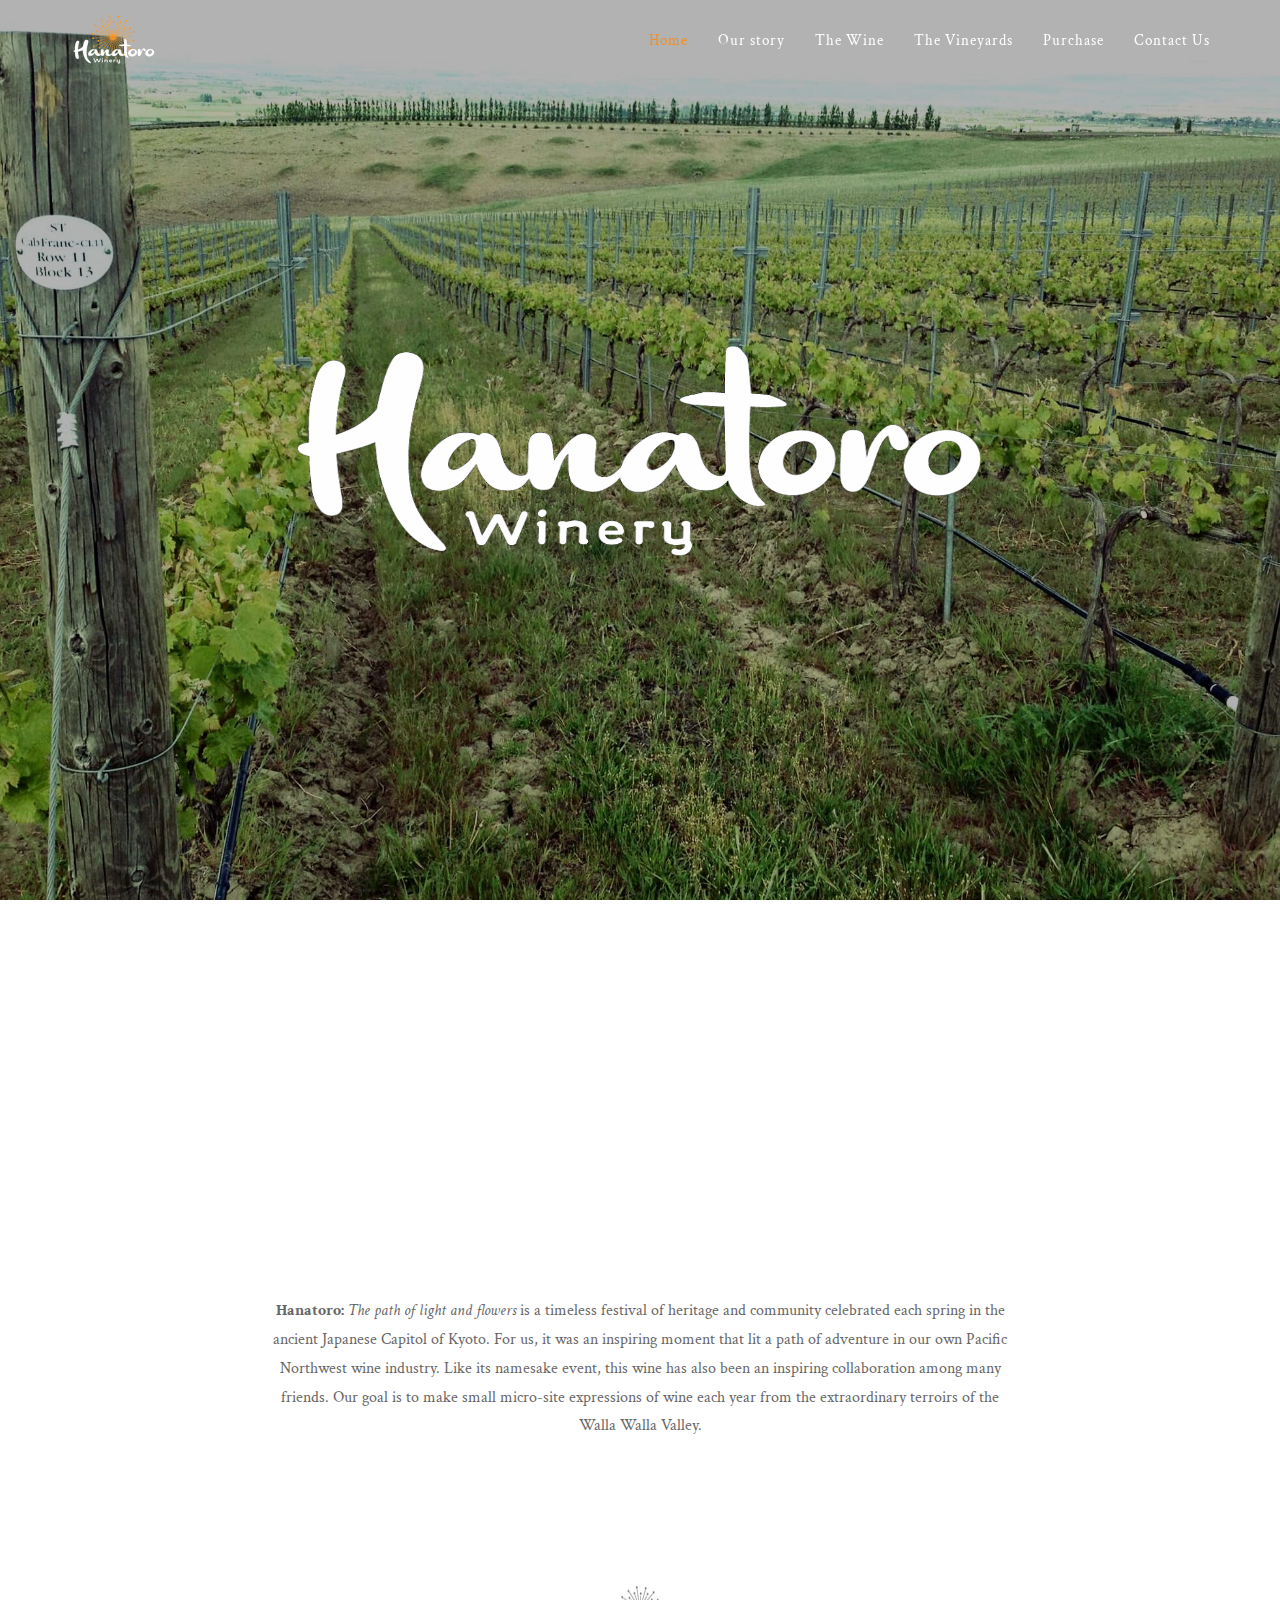
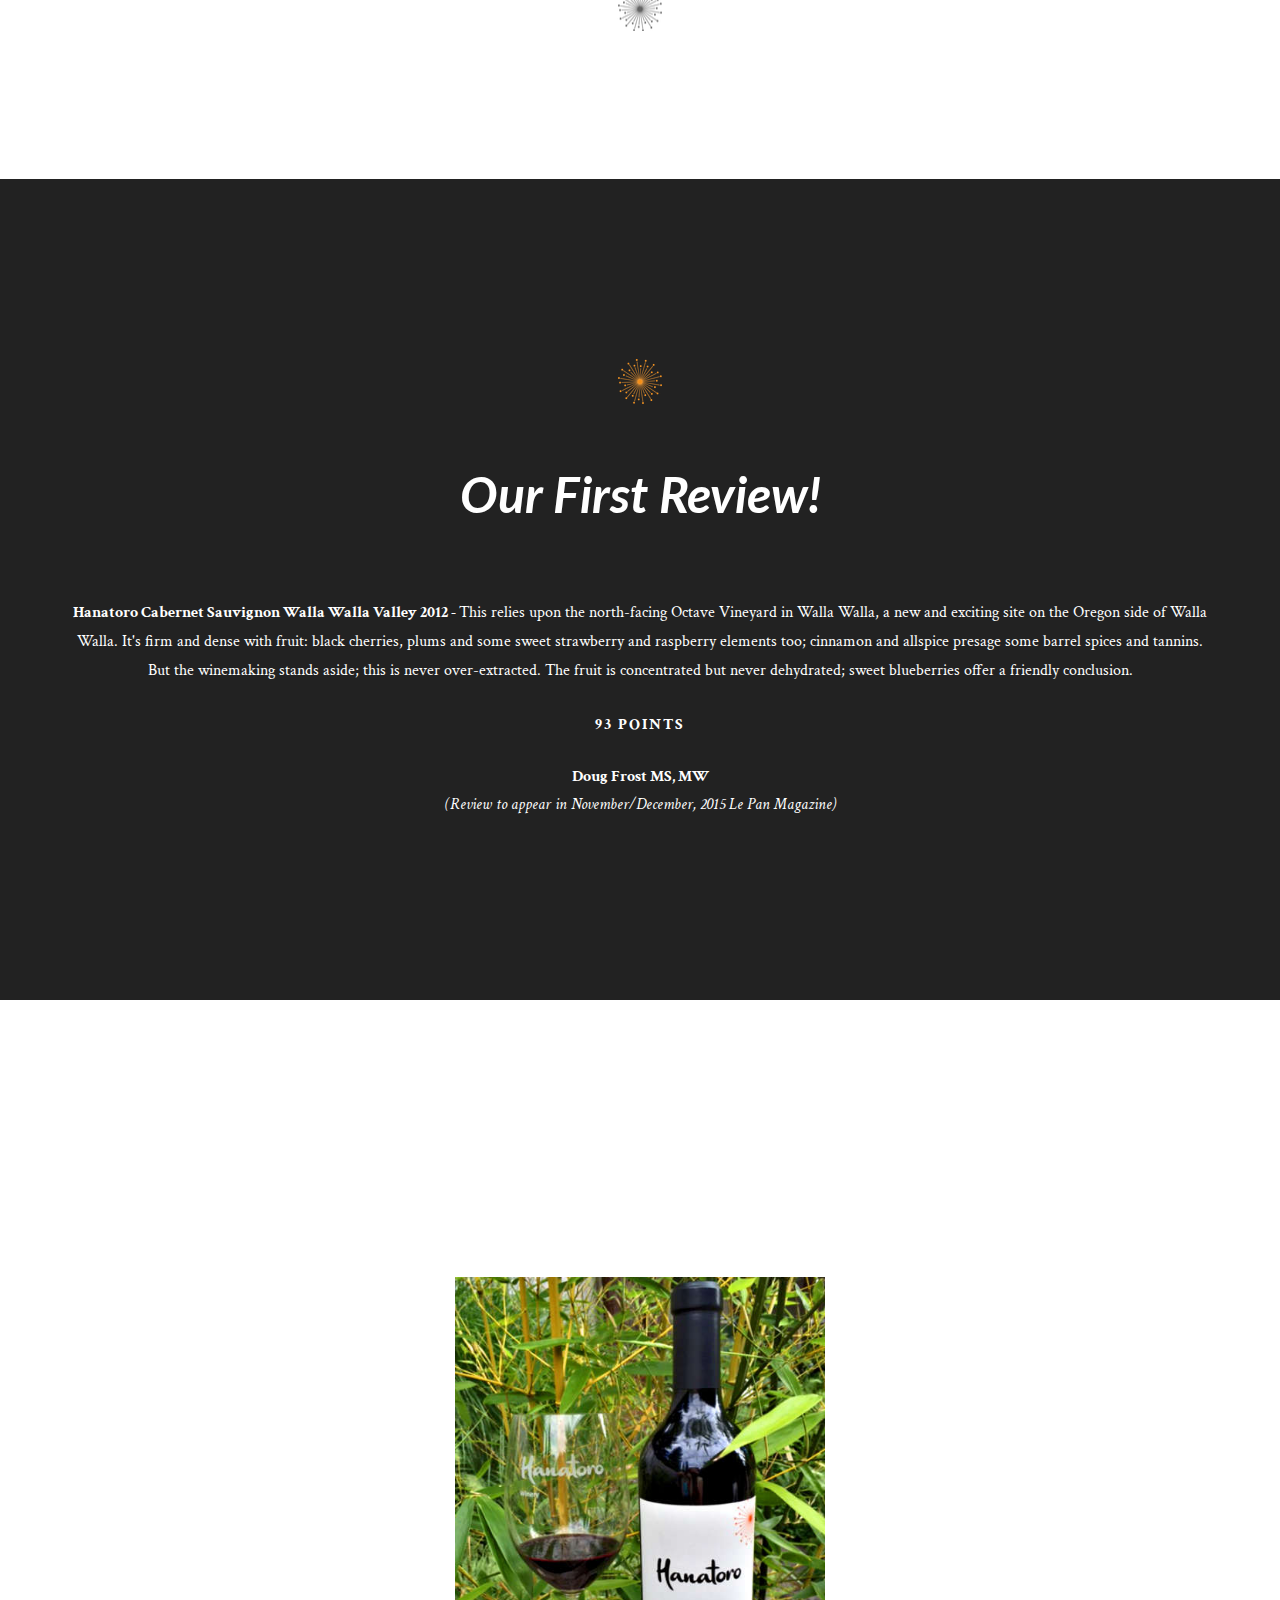
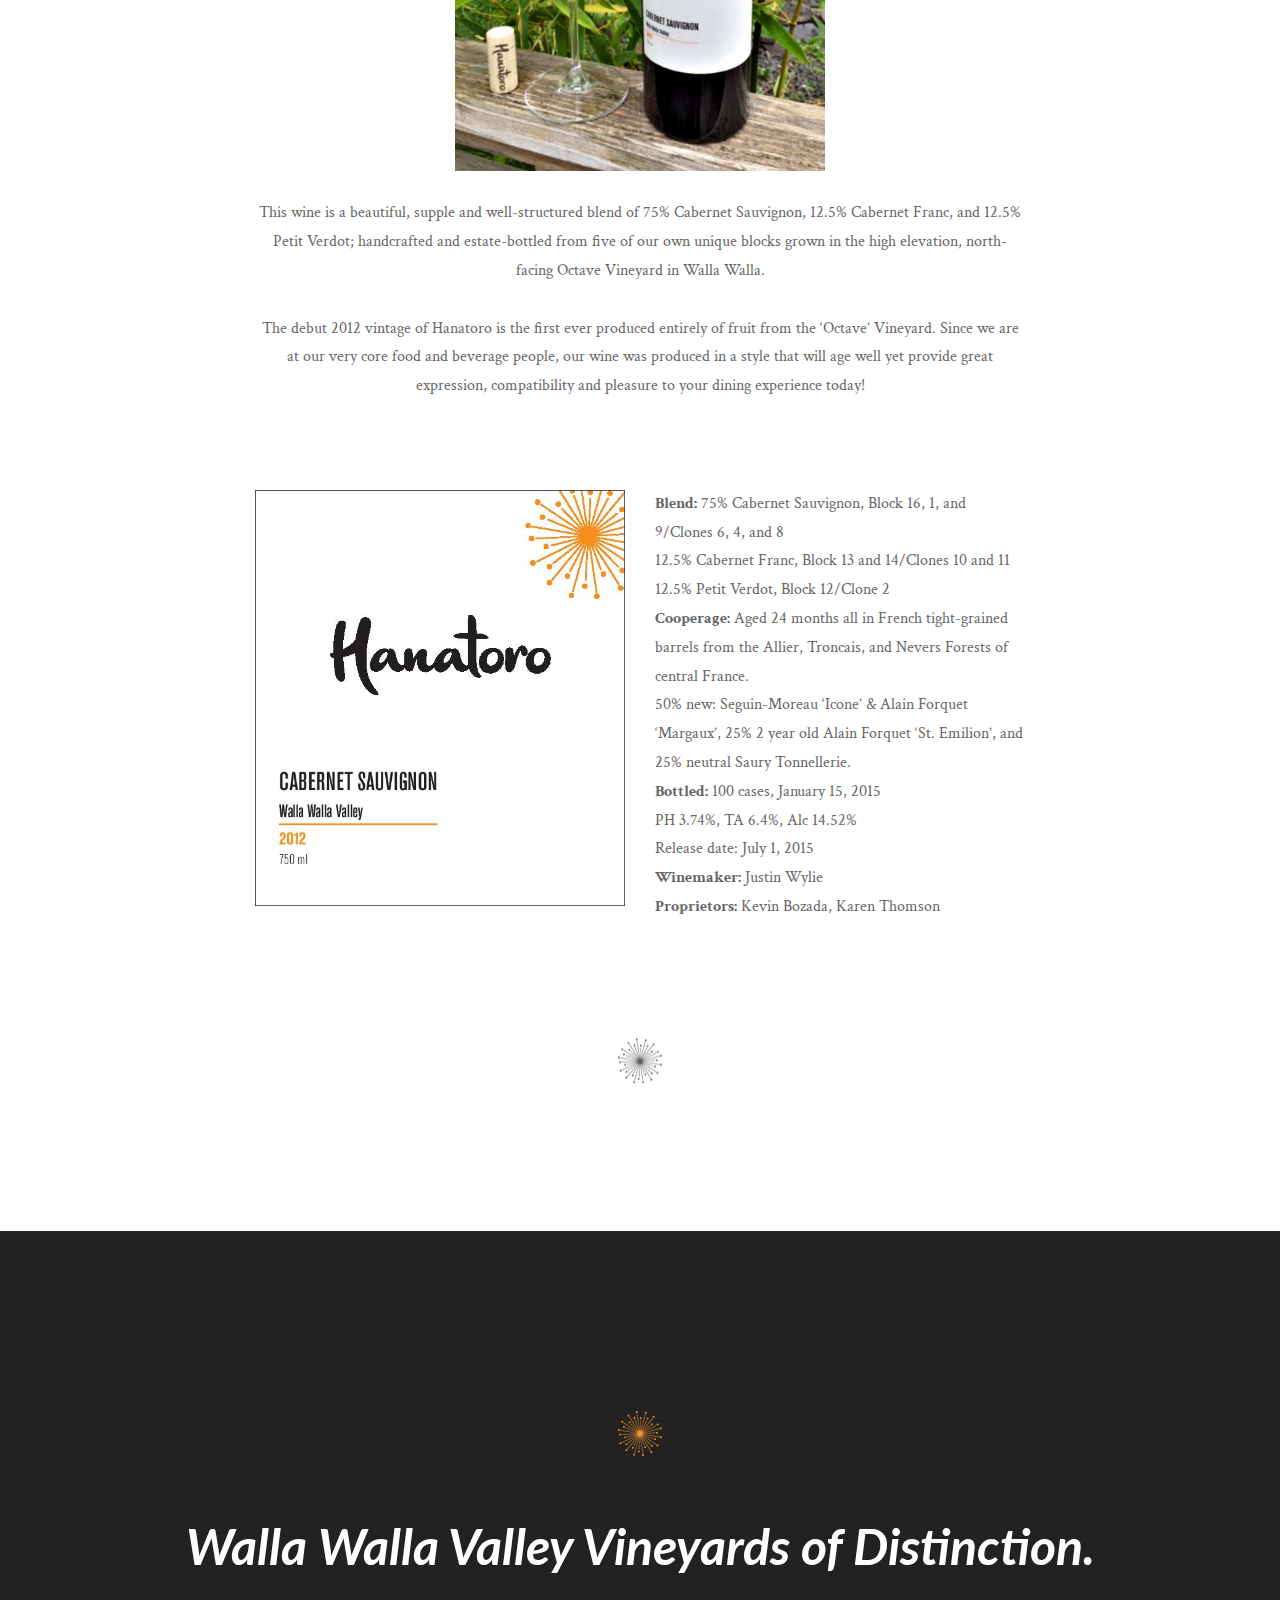
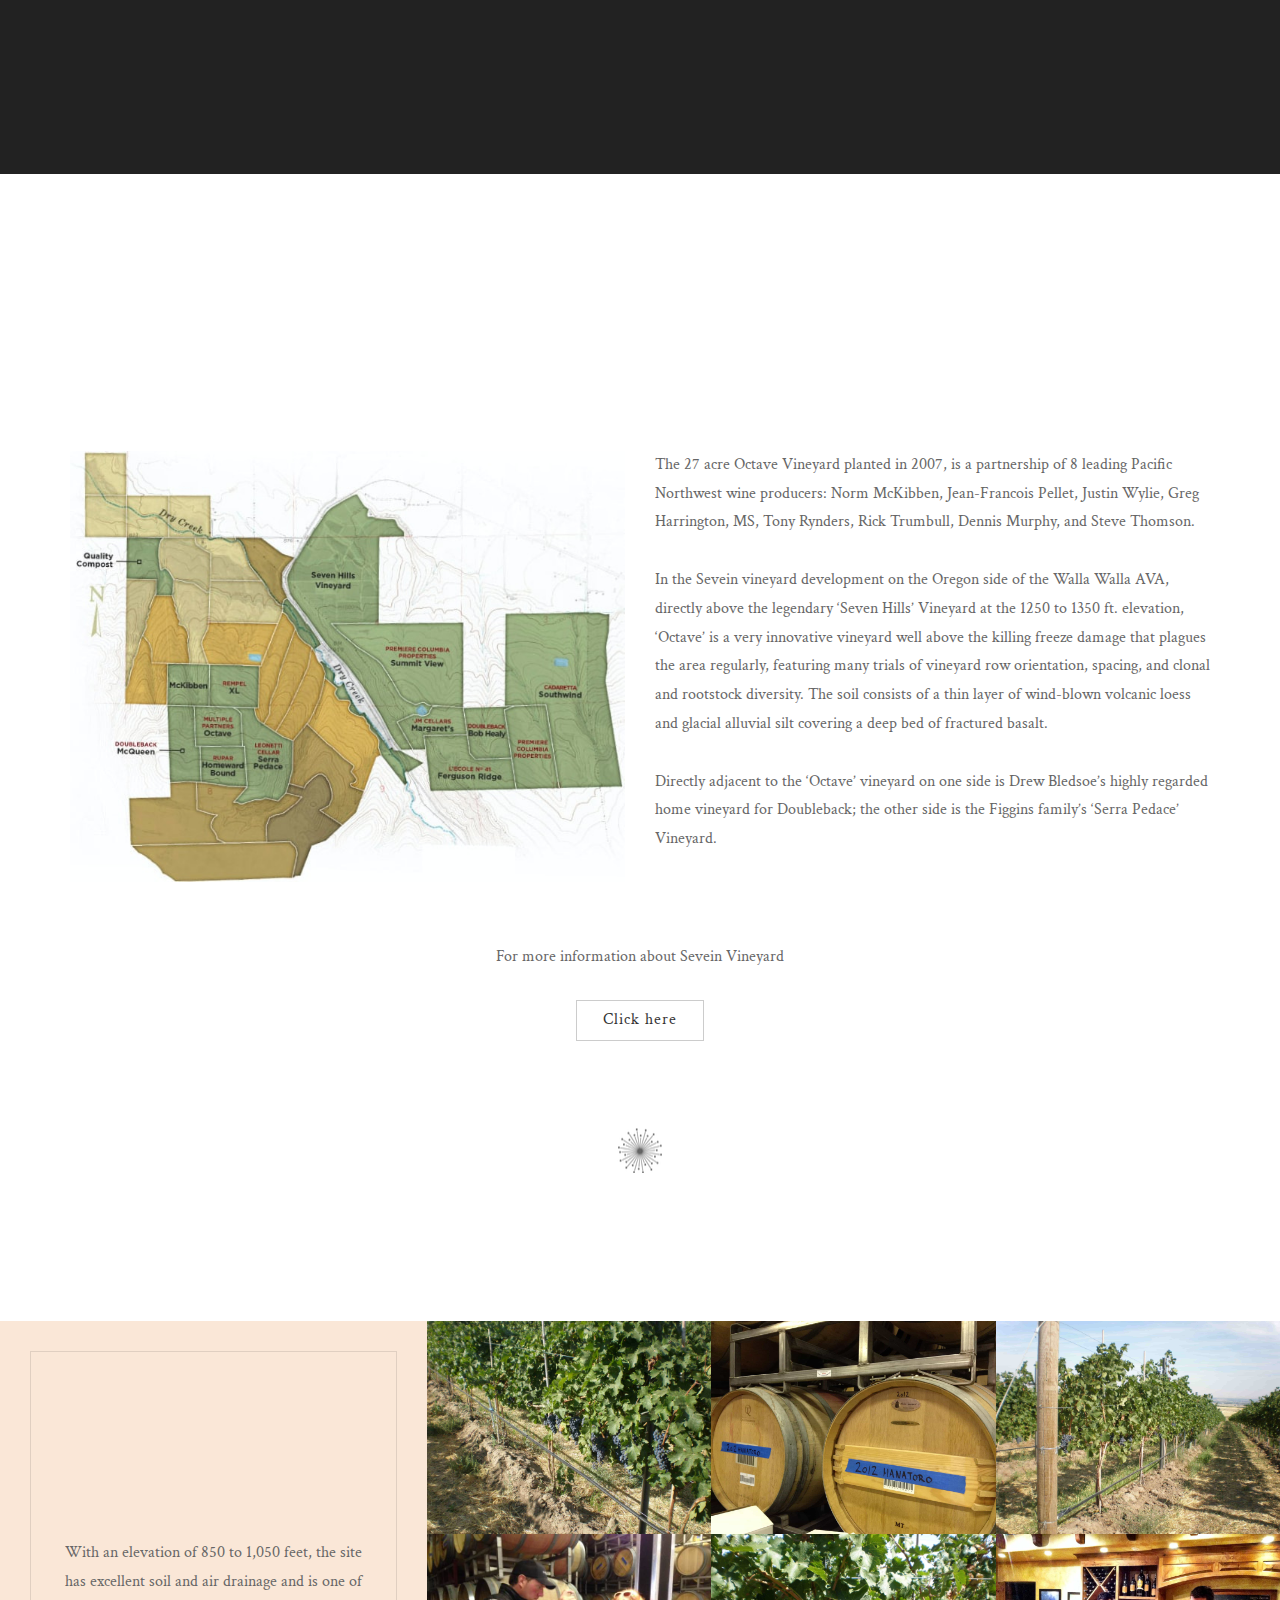
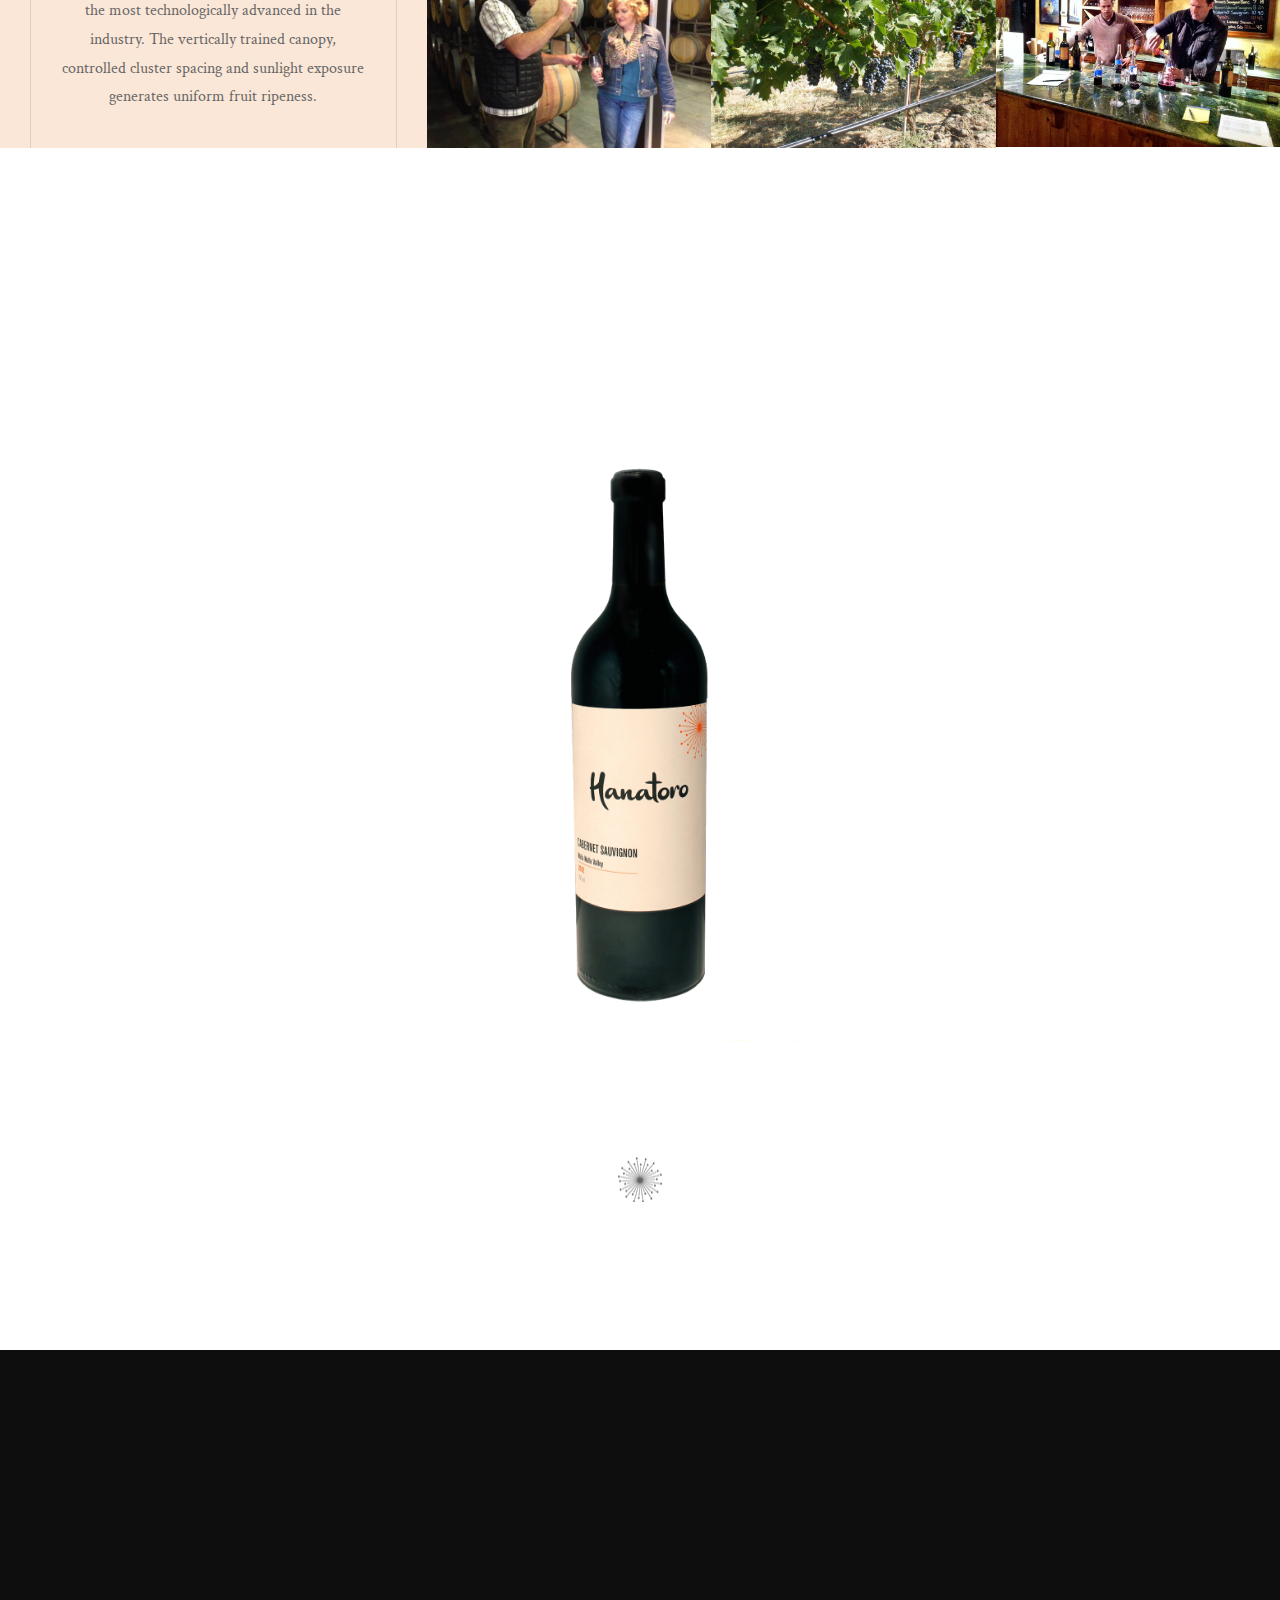
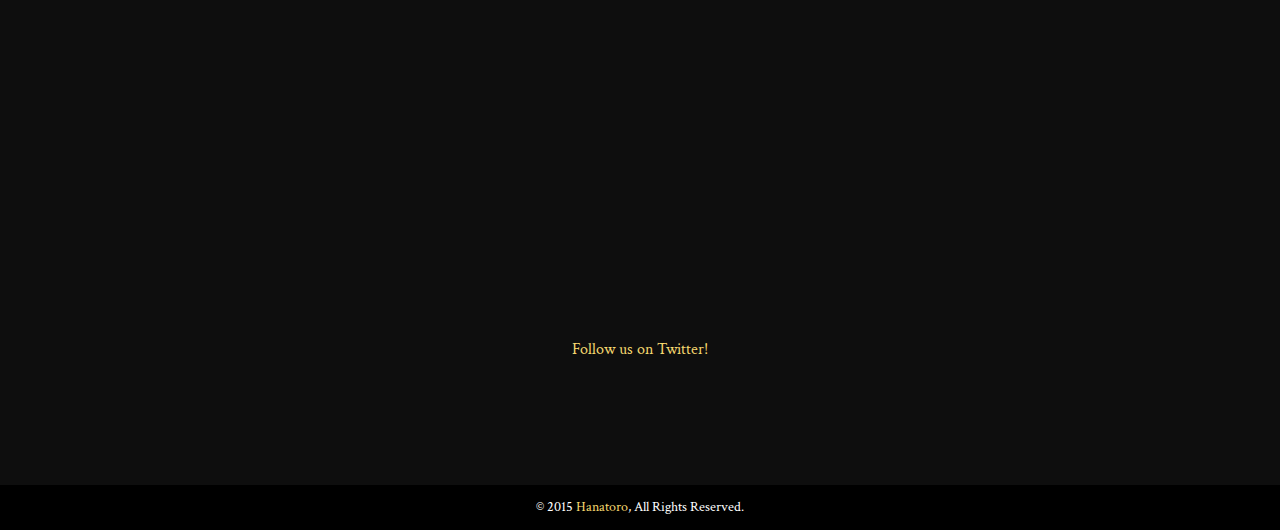
==== commit eb6cb8cf: "fixing emails" ====
--- a/index.html
+++ b/index.html
@@ -531,7 +531,7 @@
 					<div class="module-header wow fadeInUp">
 						<u><b>Karen Thomson</b></u><br>
 						Owner, General Manager<br>
-						<a href="Hanatoro@hanatoro.com">Karen@hanatoro.com</a><br>
+						<a href="mailto:karen@hanatoro.com">Karen@hanatoro.com</a><br>
 					</div>
 				</div>
 
@@ -539,7 +539,7 @@
 					<div class="module-header wow fadeInUp">
 						<u><b>Gary Lynn</b></u><br>
 						V.P. of Sales<br>
-						<a href="Gary@hanatoro.com">Gary@hanatoro.com</a><br>
+						<a href="mailto:gary@hanatoro.com">Gary@hanatoro.com</a><br>
 						404-312-5891
 					</div>
 				</div>
@@ -548,7 +548,7 @@
 					<div class="module-header wow fadeInUp">
 						<u><b>Kevin Bozada</b></u><br>
 						Managing Partner<br>
-						<a href="Kevin@hanatoro.com">Kevin@hanatoro.com</a><br>
+						<a href="mailto:kevin@hanatoro.com">Kevin@hanatoro.com</a><br>
 					</div>
 				</div>
 
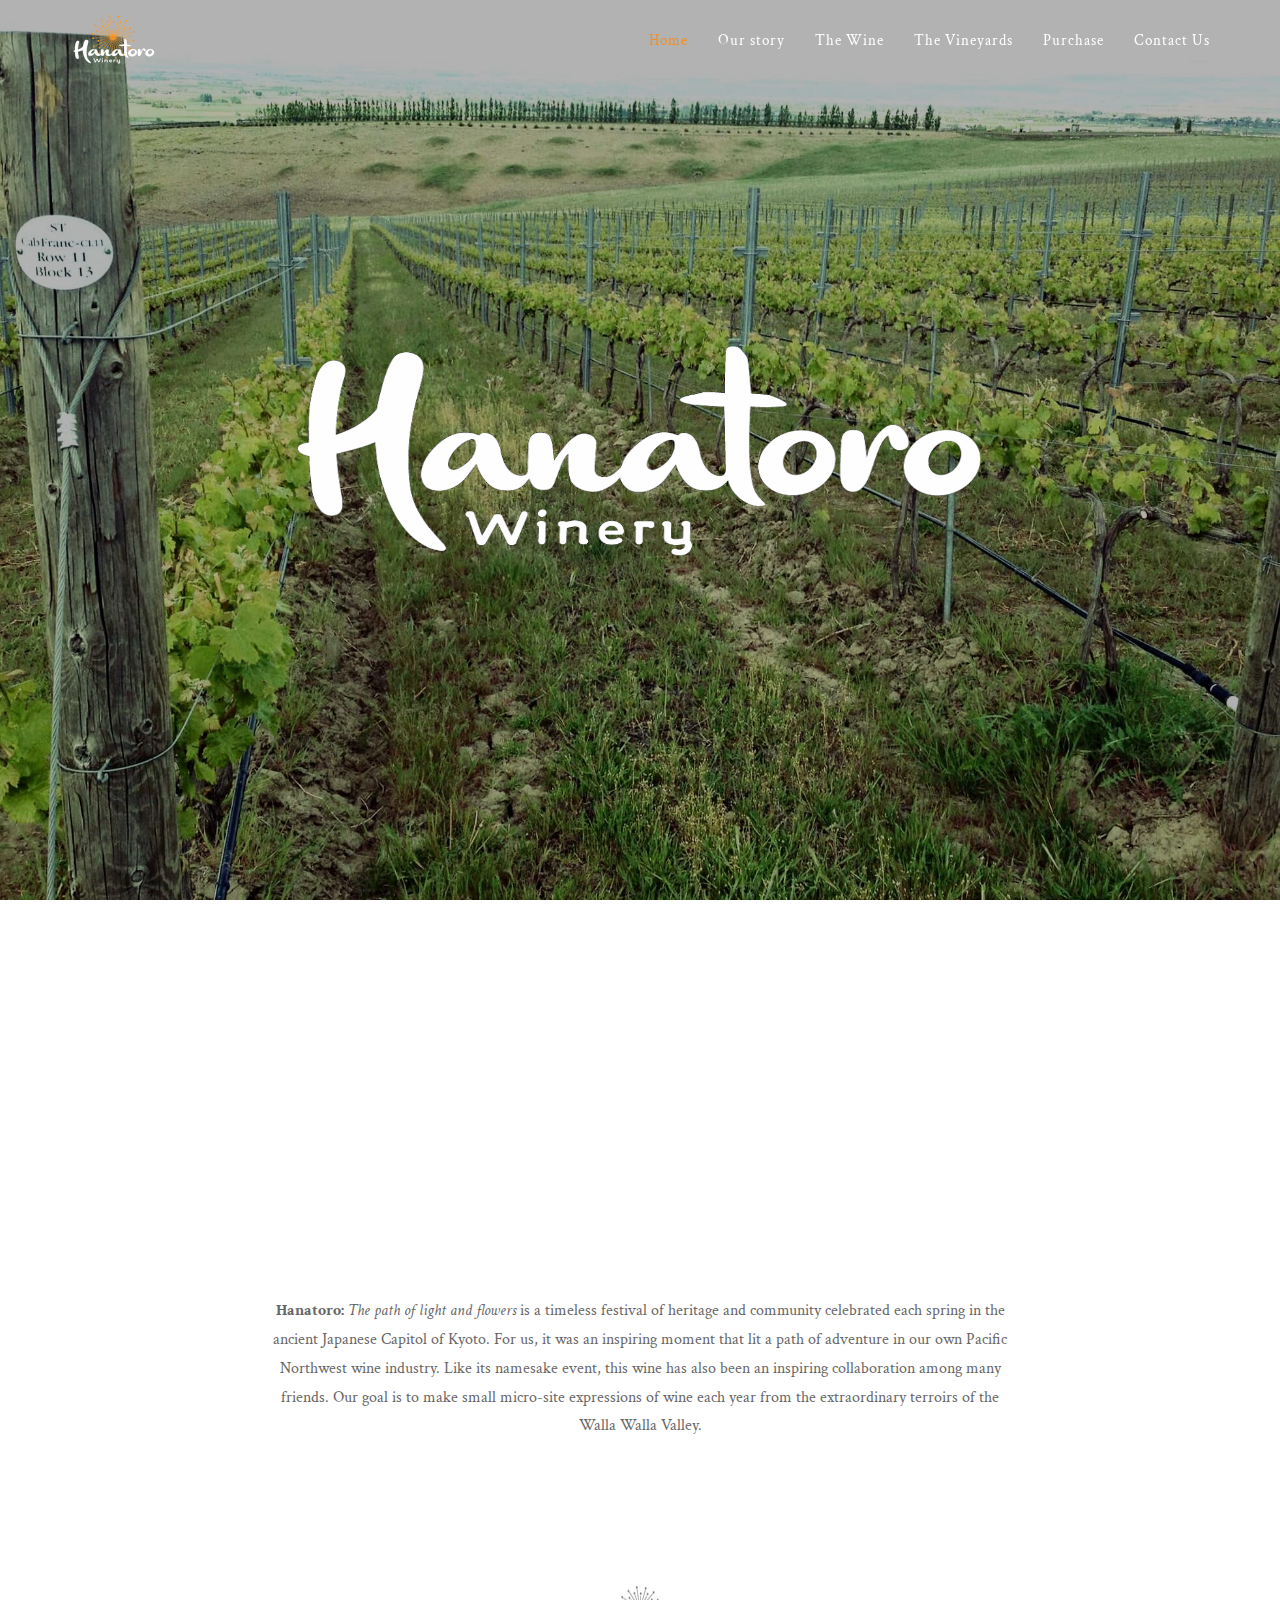
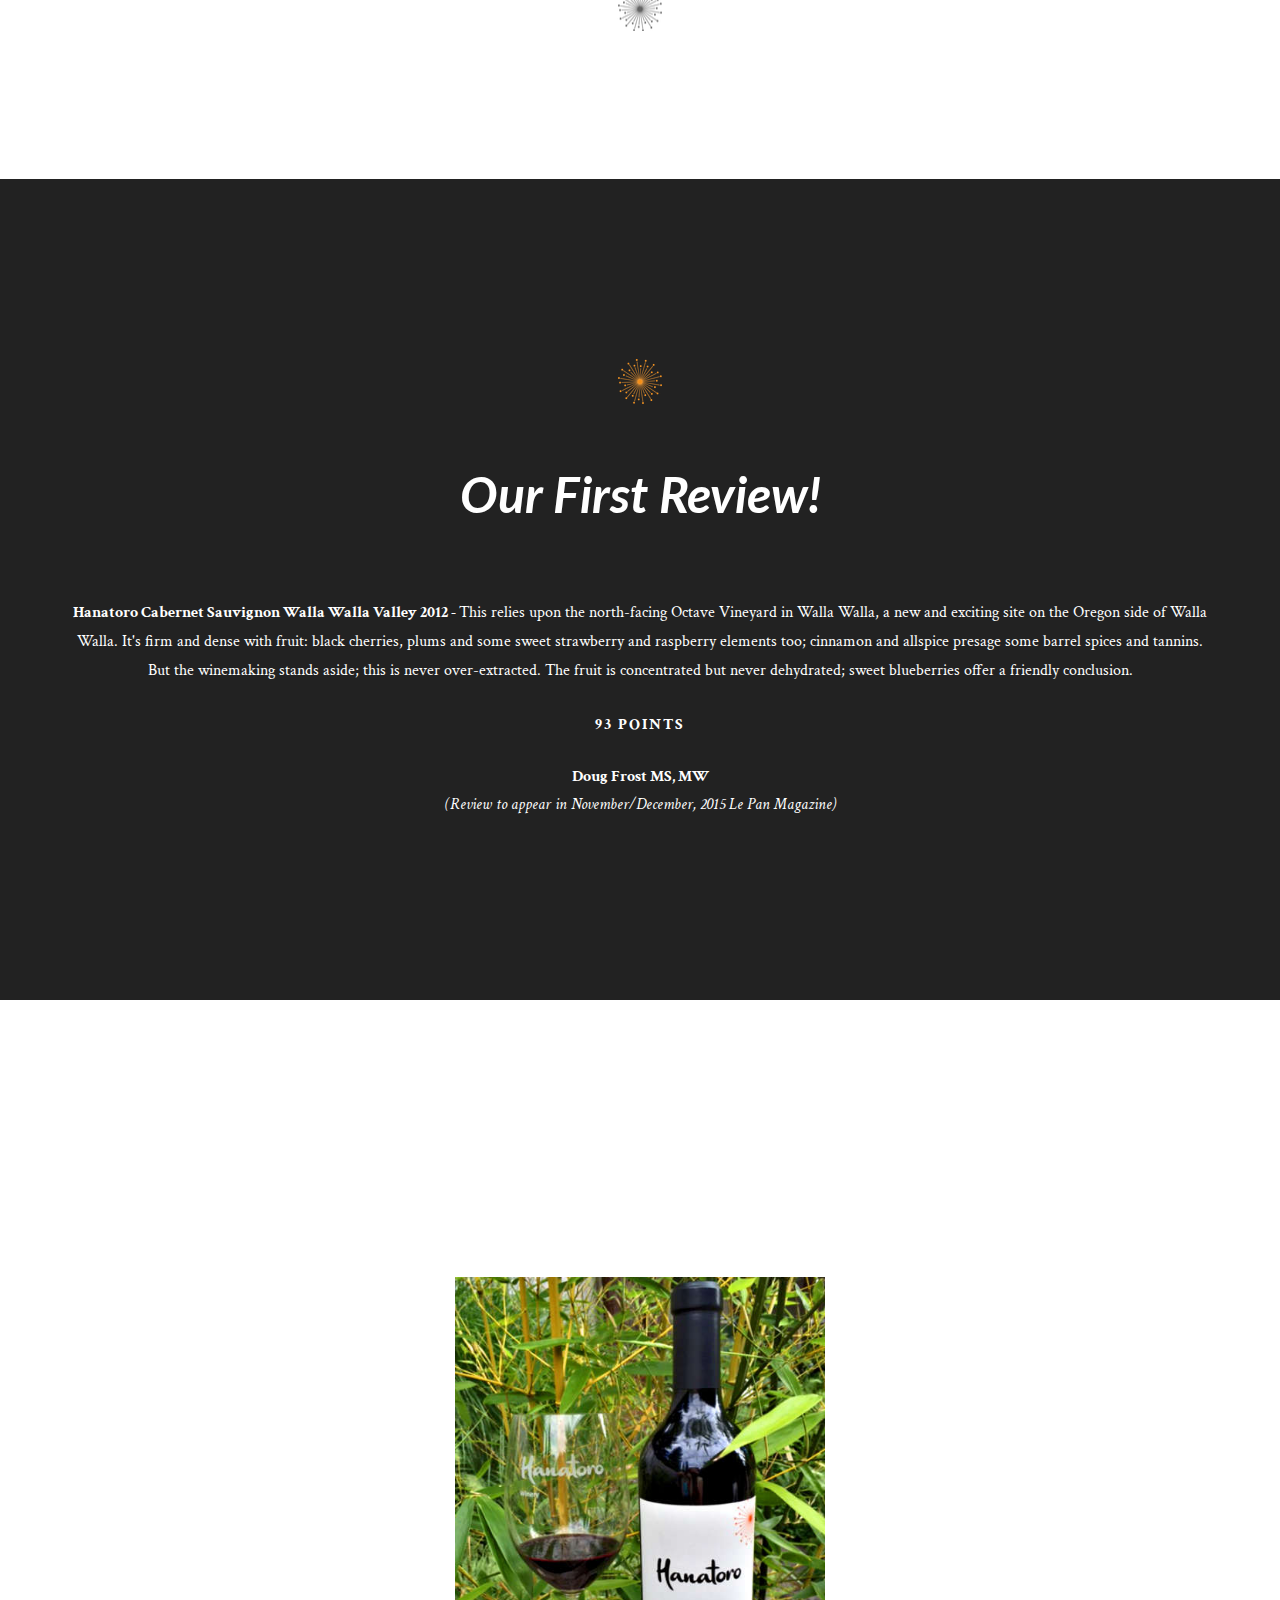
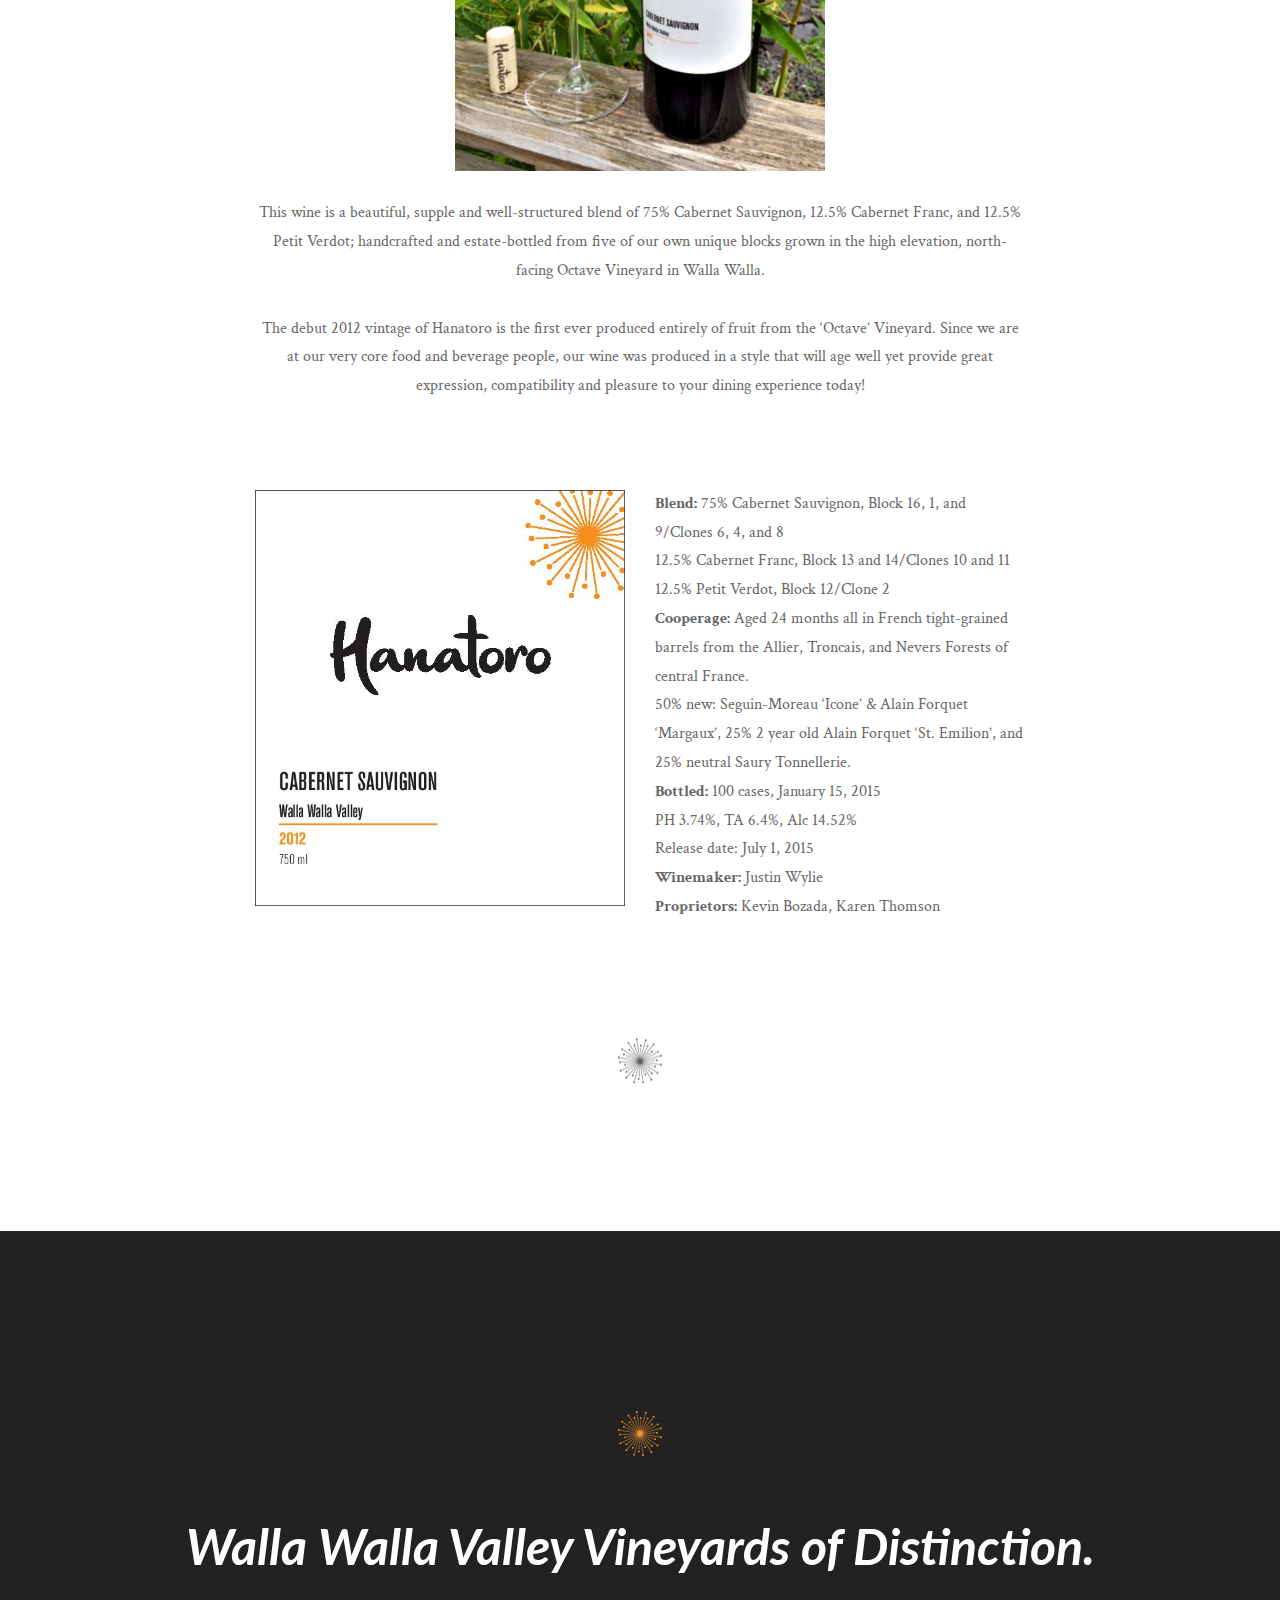
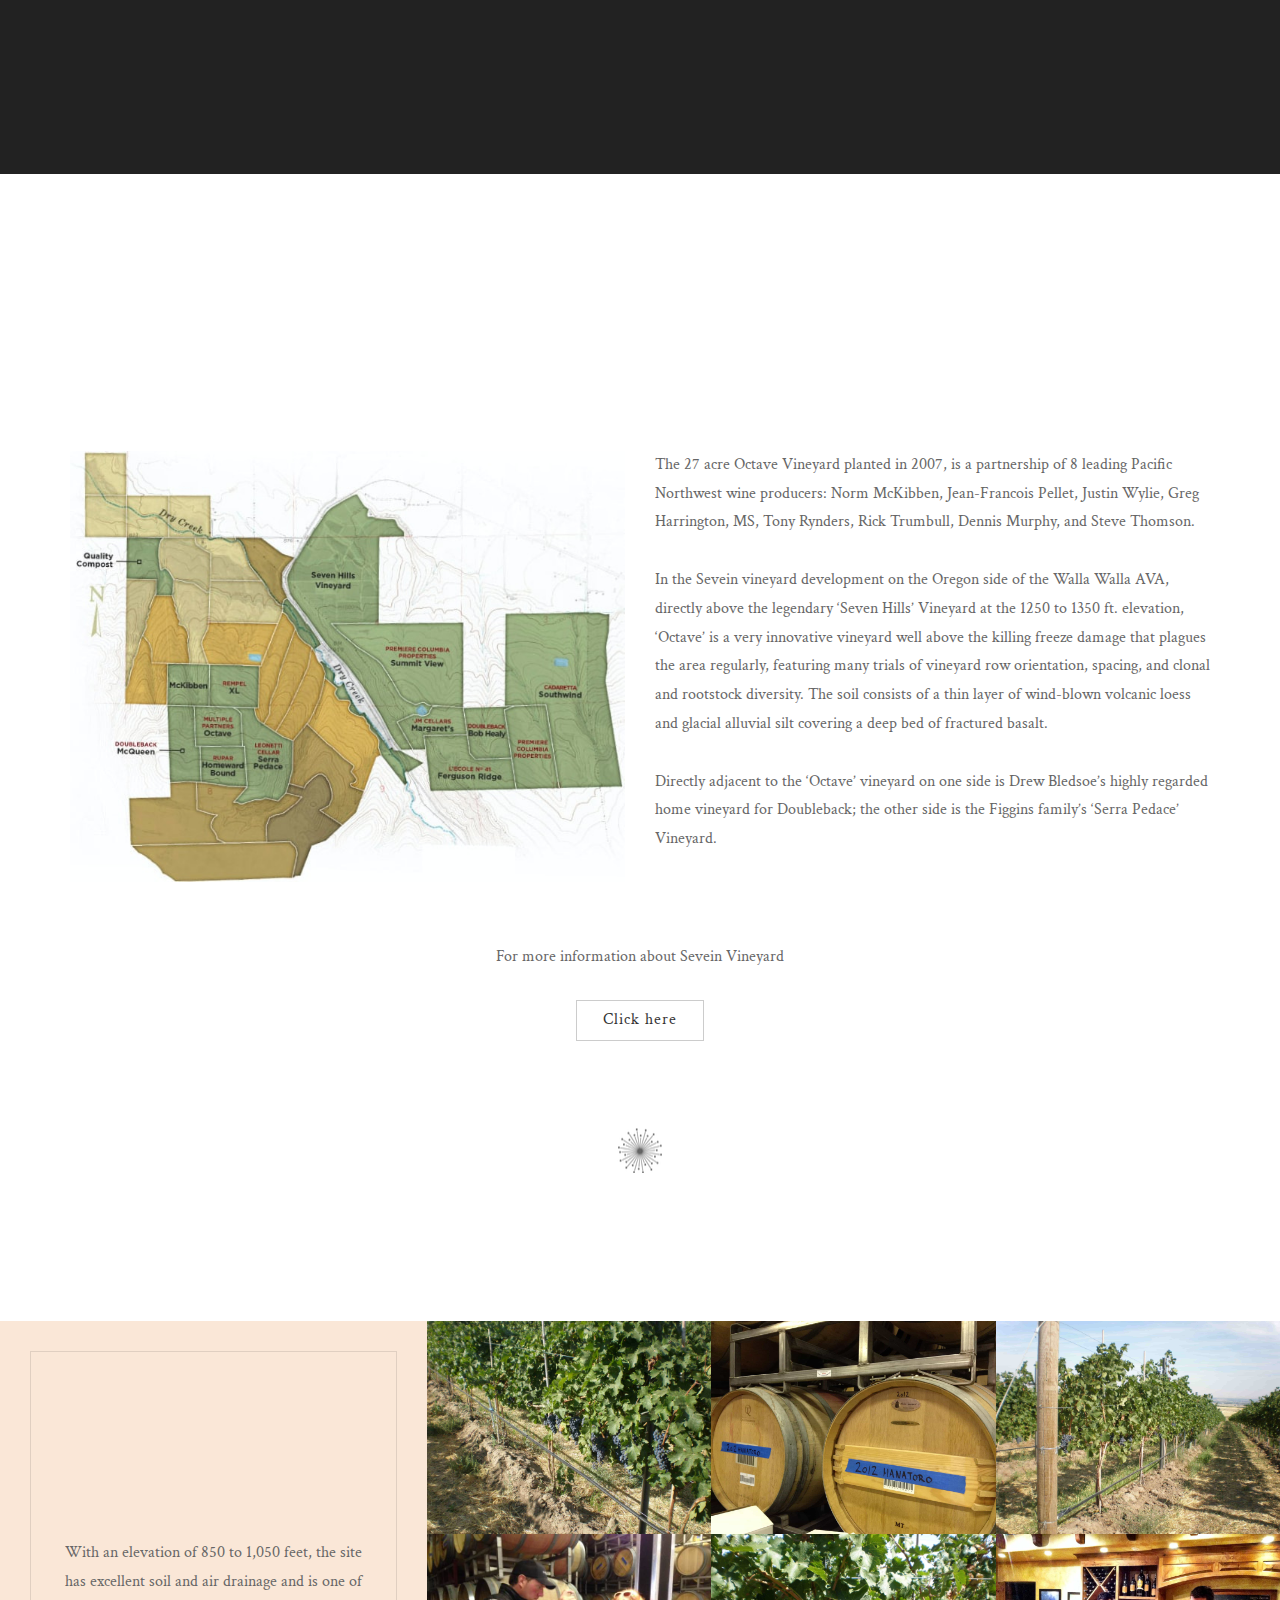
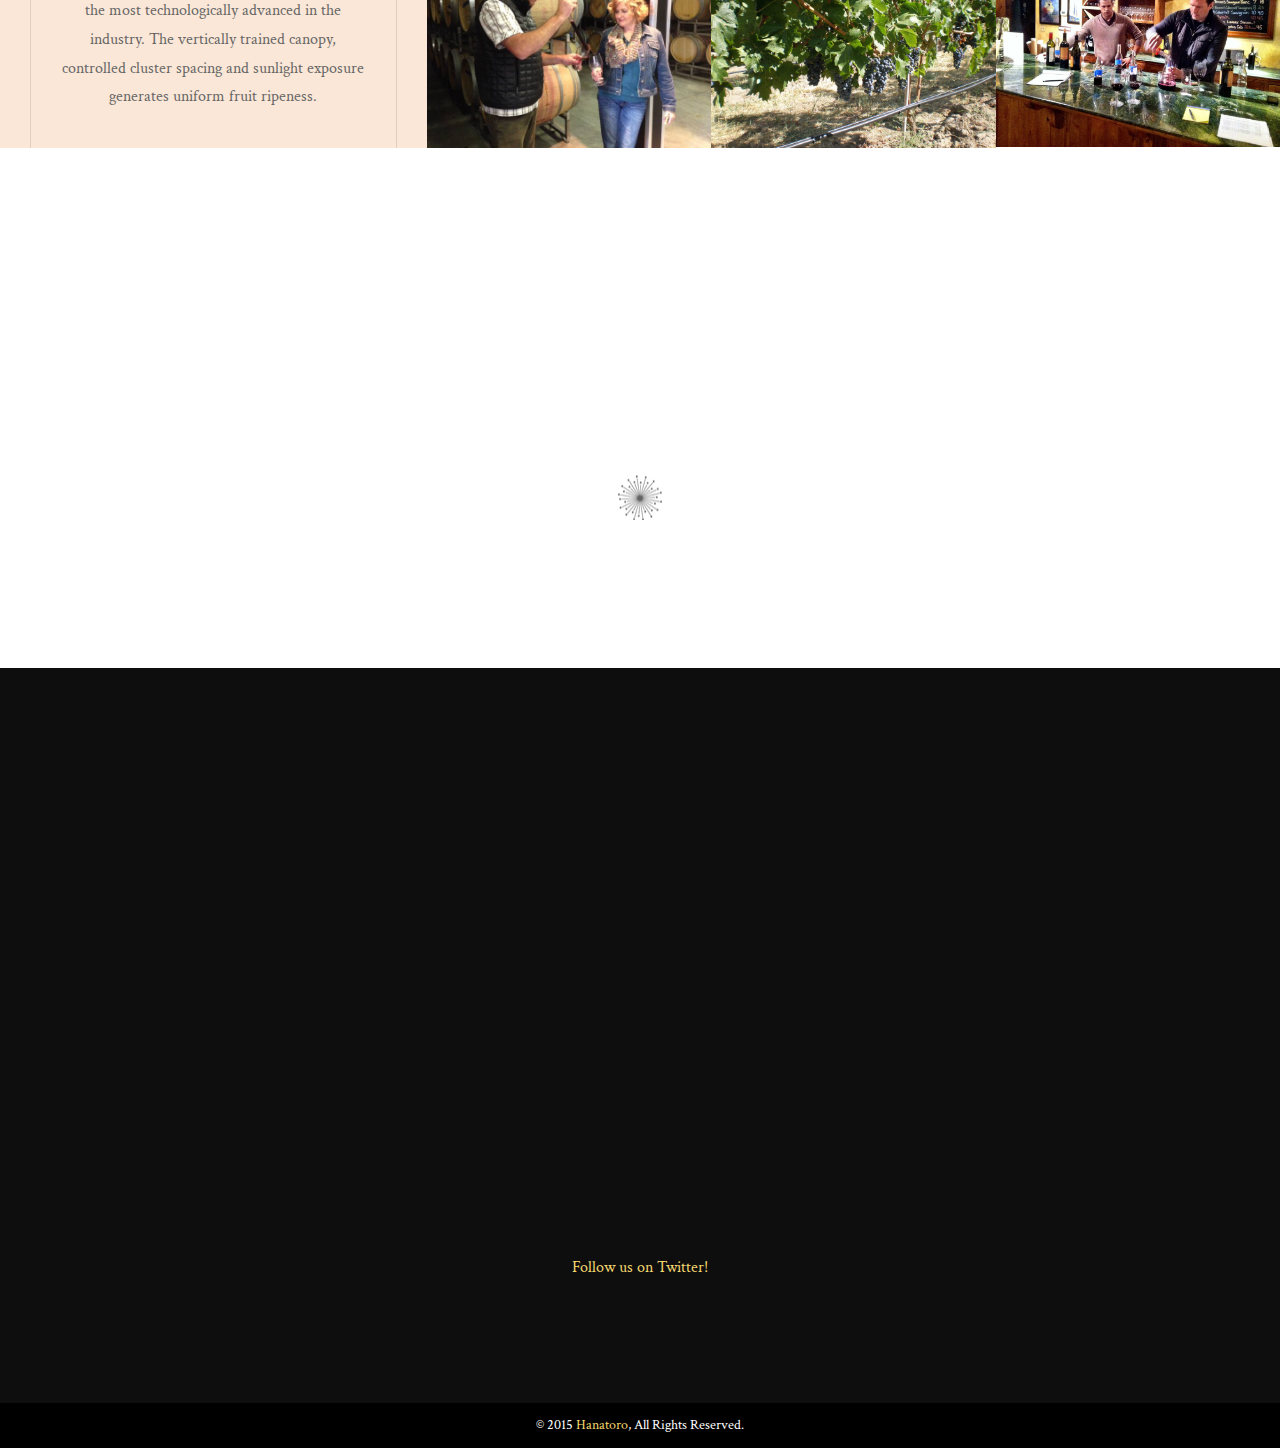
==== commit ff5b640f: "Added vinoshopper" ====
--- a/index.html
+++ b/index.html
@@ -480,16 +480,25 @@
 				<div class="col-sm-6 col-sm-offset-3">
 					<div class="module-header wow fadeInUp">
 						<h2 class="module-title">Purchase</h2>
-						<h3 class="module-subtitle">coming soon!</h3>
+						<!-- VinoShipper Wine List Integration -->
+						<div id="vs-winelist"></div>
+						<script type="text/javascript">
+						var vsDisableResize = false;
+						var vsCssUrl = "";
+						var vsWineryId = 1031;
+						</script>
+						<script src="https://vinoshipper.com/iframe/v3/injector.js"></script>
+						<!-- End VinoShipper Wine List Integration  -->
+						<!-- <h3 class="module-subtitle">coming soon!</h3> -->
 					</div>
 				</div>
 			</div>
 
-			<div class="row">
+			<!-- <div class="row">
 					<div class="col-sm-4 col-sm-offset-4">
 						<img src="assets/images/hanatoro_bottle.png" alt=""><br><br>
 					</div>
-			</div>		
+			</div> -->		
 
 			<div class="row">
 				<div class="col-sm-6 col-sm-offset-3">
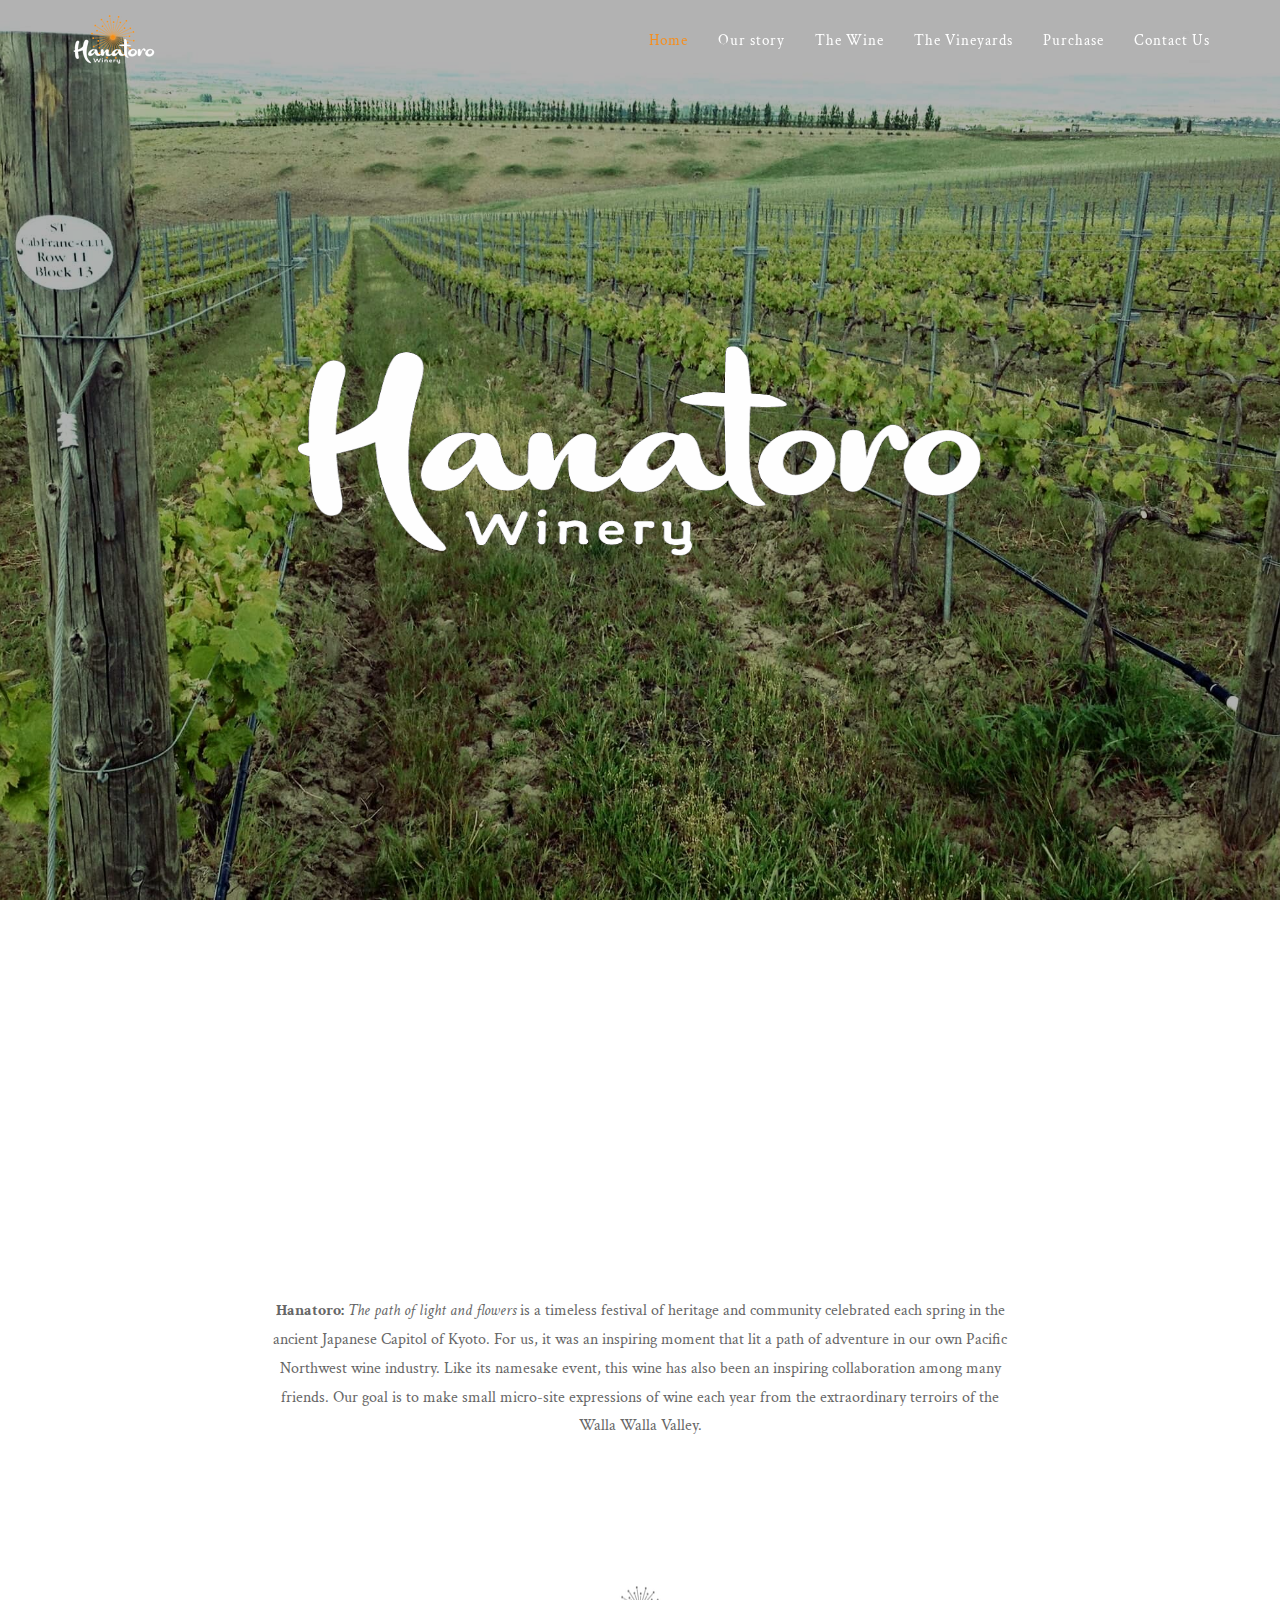
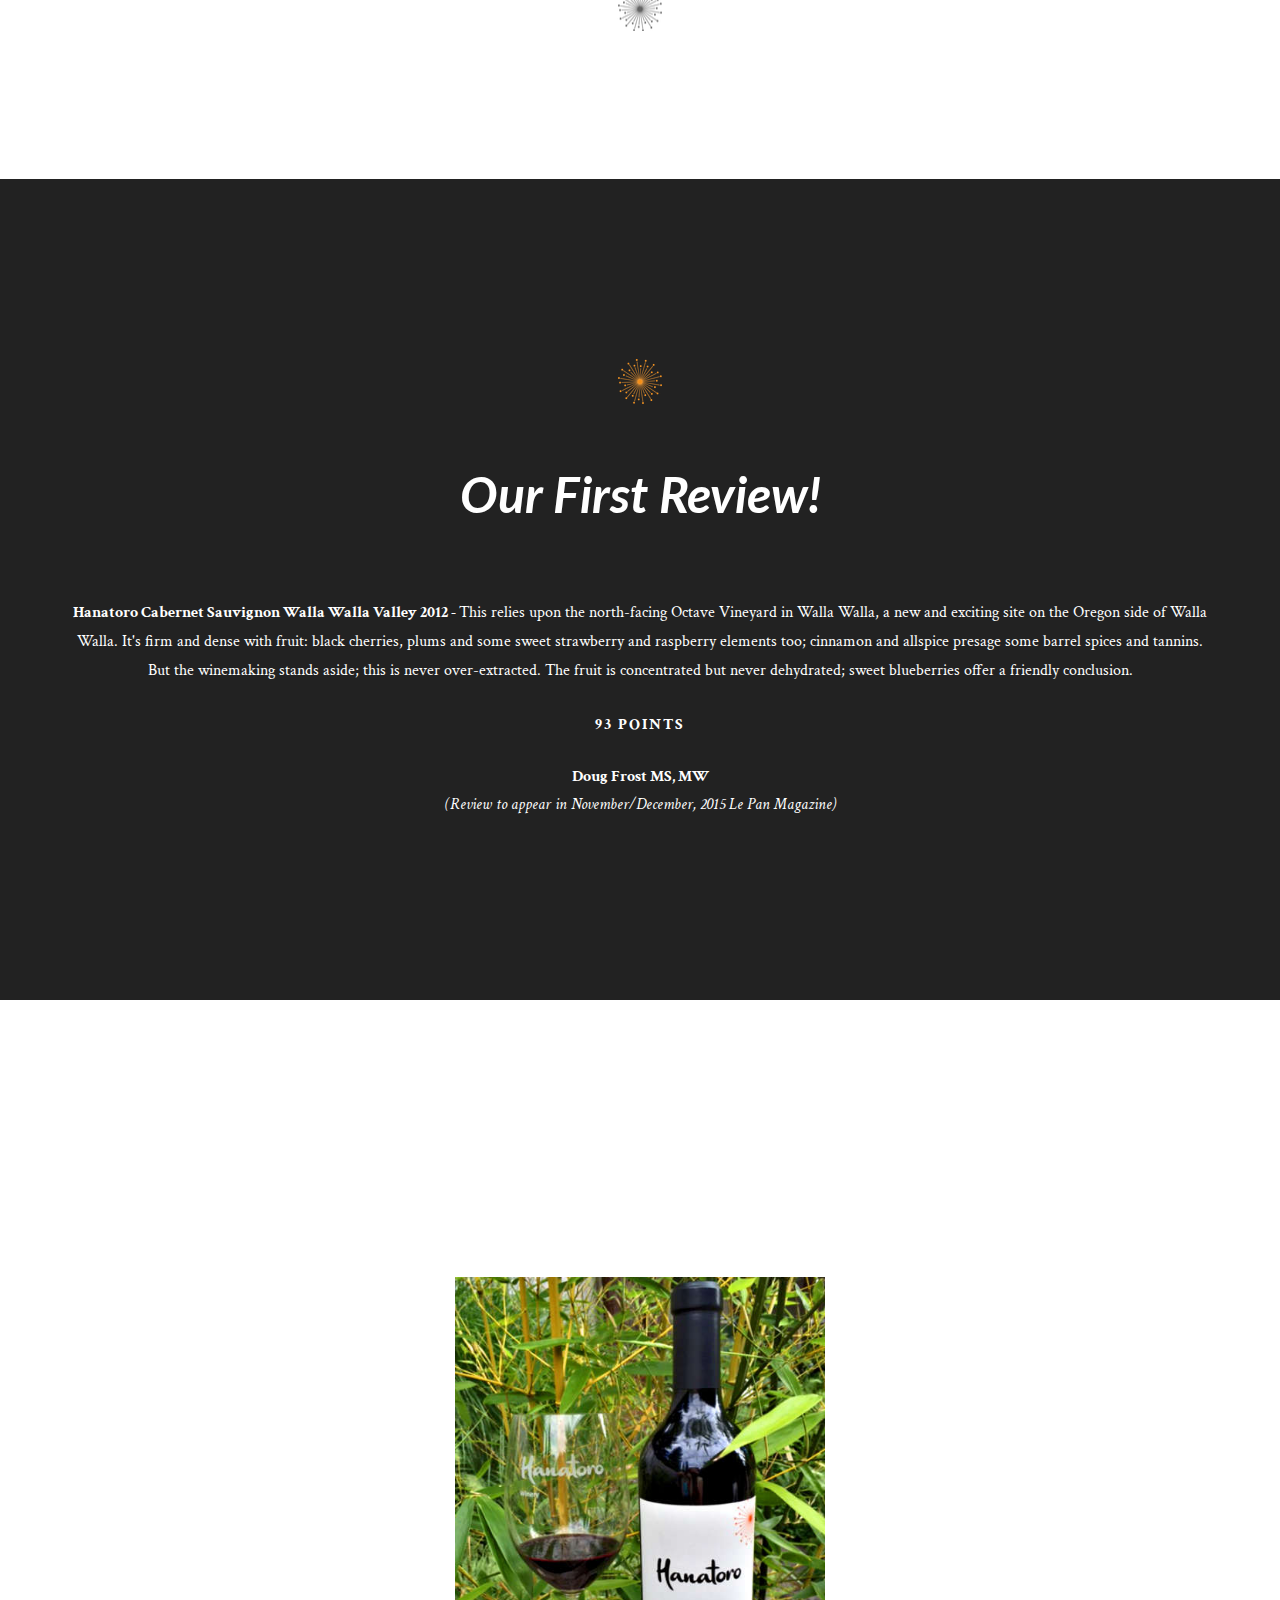
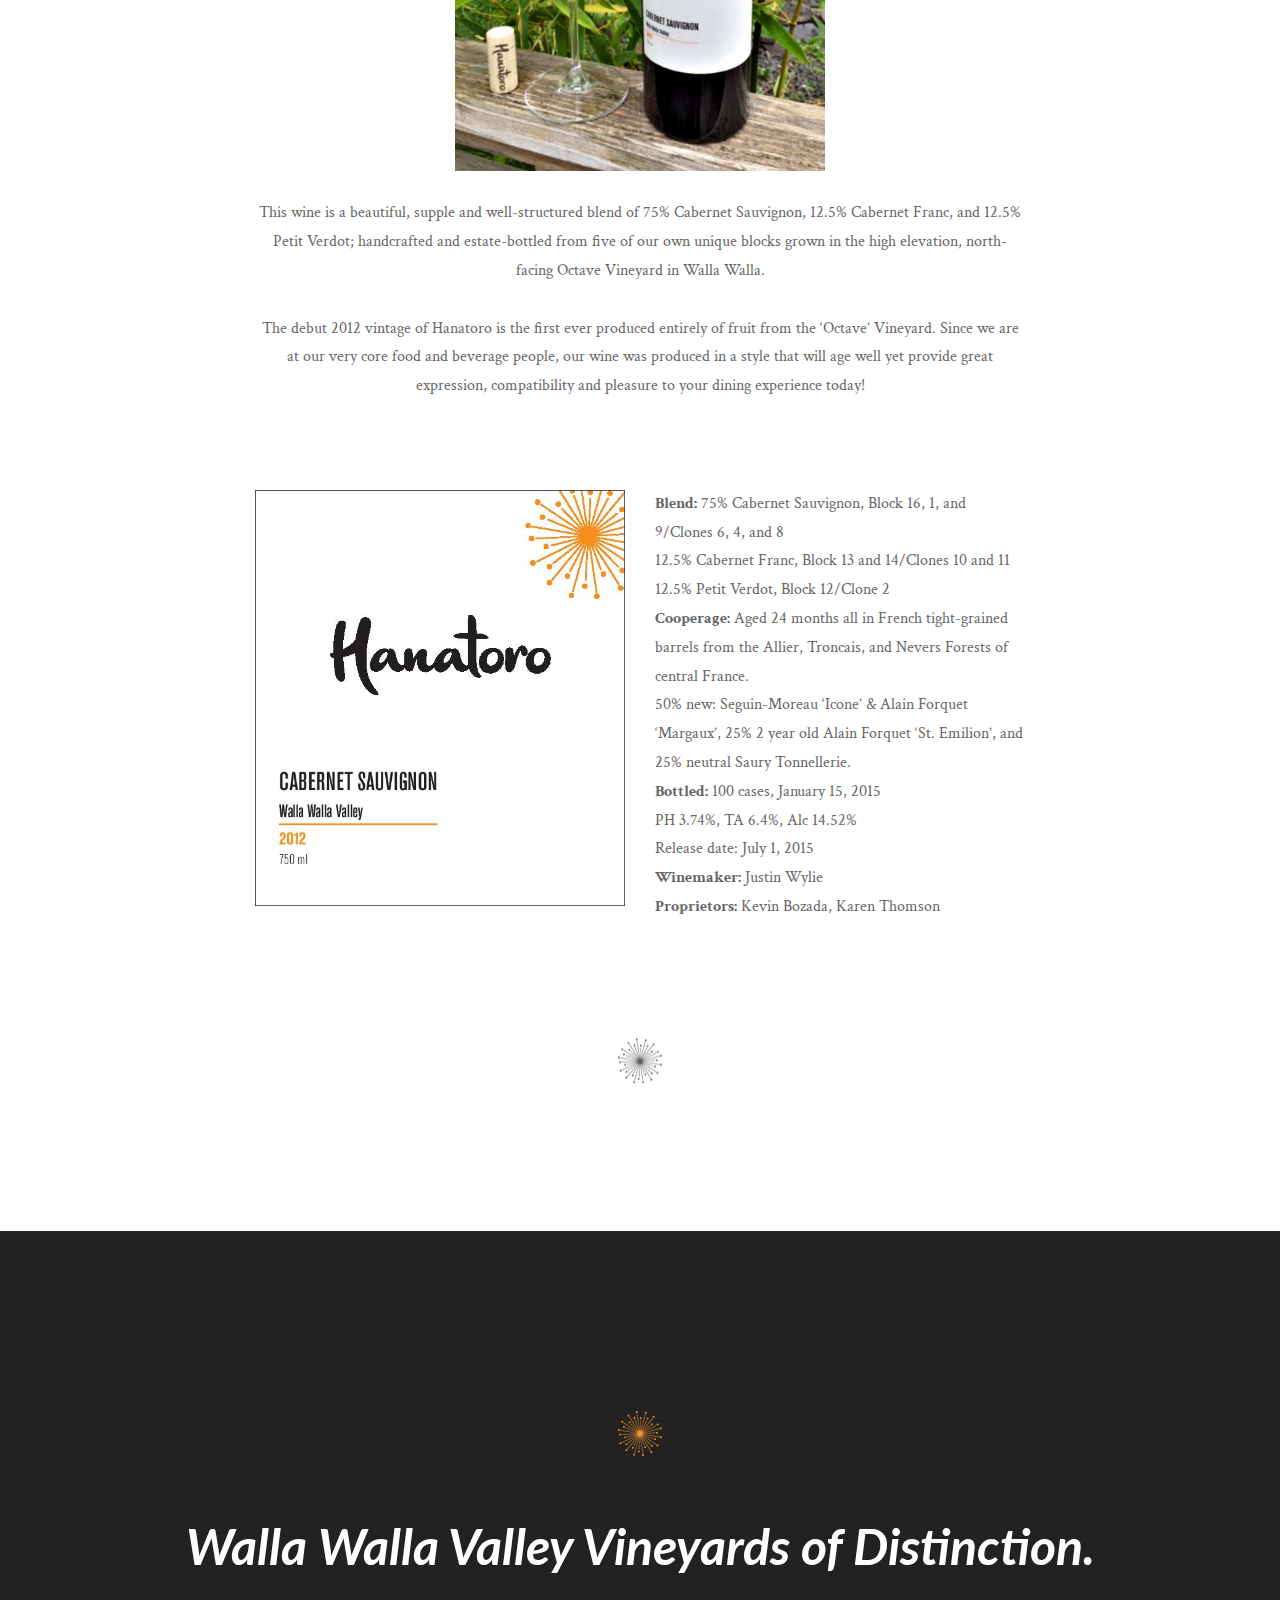
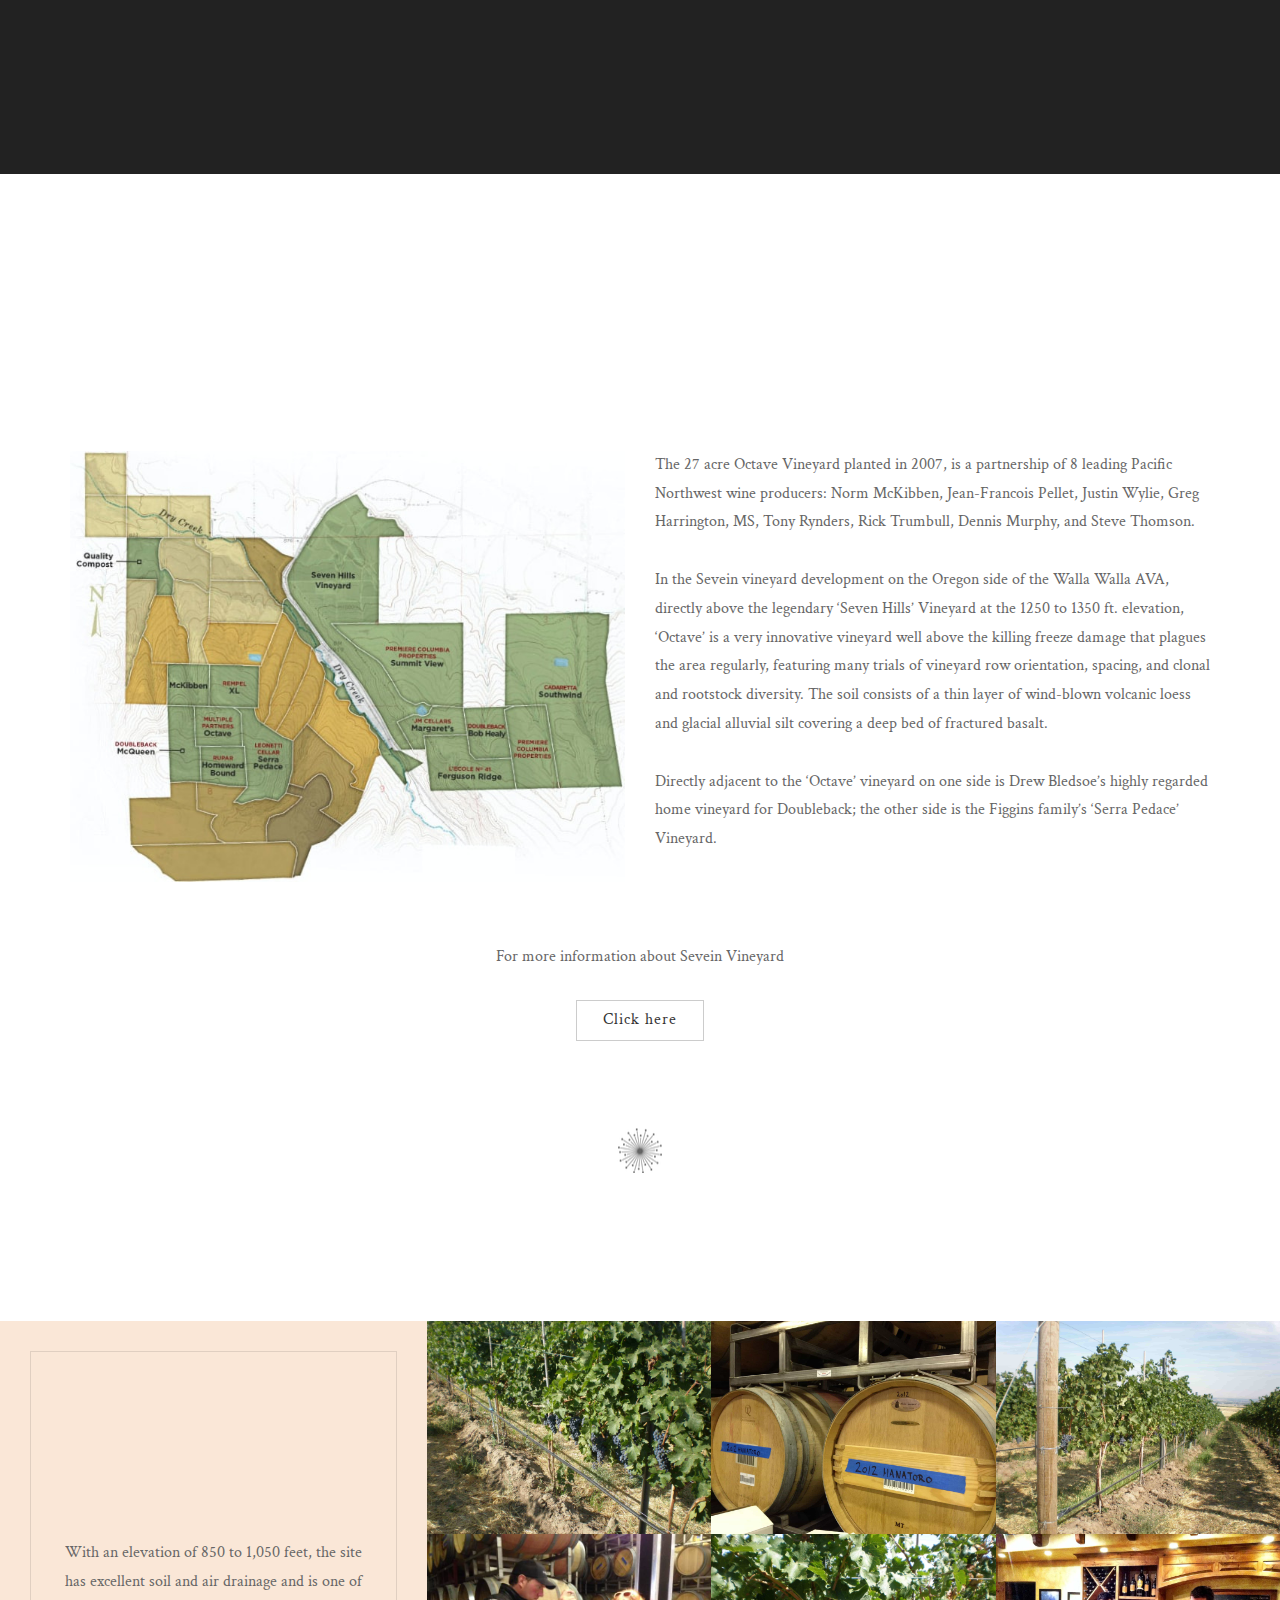
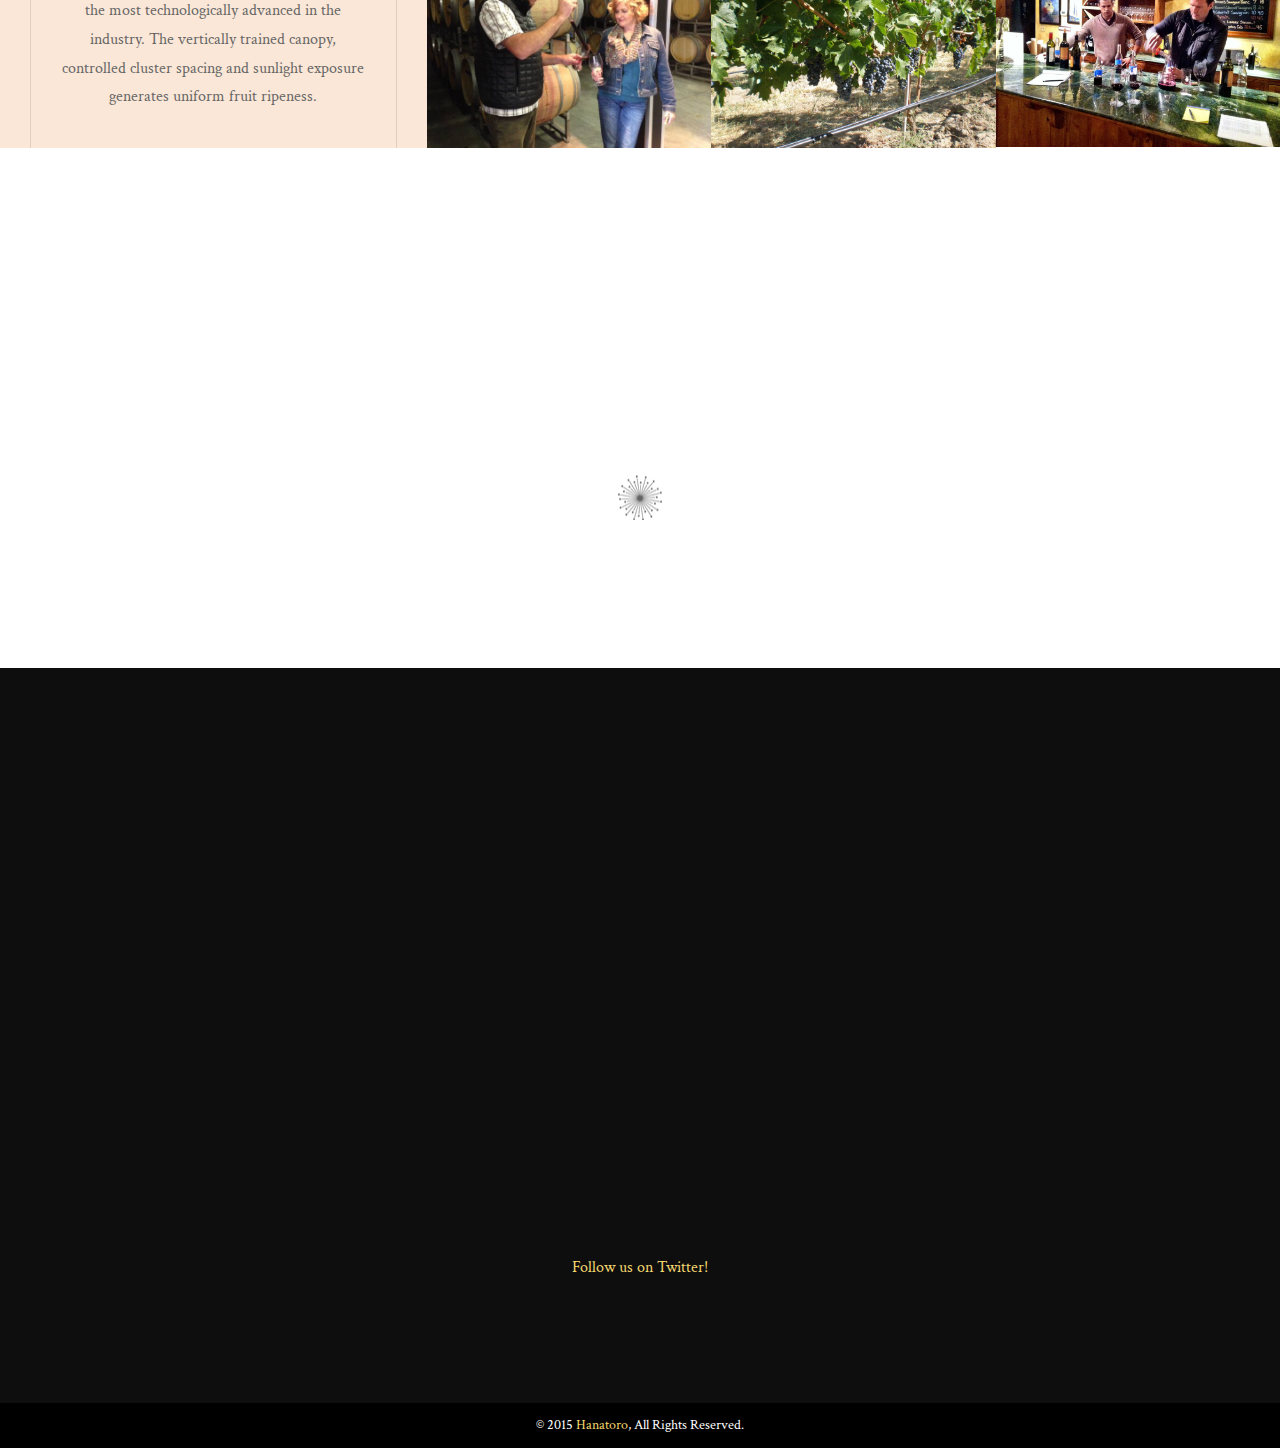
==== commit 76d966bd: "store" ====
--- a/index.html
+++ b/index.html
@@ -480,15 +480,15 @@
 				<div class="col-sm-6 col-sm-offset-3">
 					<div class="module-header wow fadeInUp">
 						<h2 class="module-title">Purchase</h2>
-						<!-- VinoShipper Wine List Integration -->
-						<div id="vs-winelist"></div>
-						<script type="text/javascript">
-						var vsDisableResize = false;
-						var vsCssUrl = "";
-						var vsWineryId = 1031;
-						</script>
-						<script src="https://vinoshipper.com/iframe/v3/injector.js"></script>
-						<!-- End VinoShipper Wine List Integration  -->
+							<!-- VinoShipper Wine List Integration -->
+							<div id="vs-winelist"></div>
+							<script type="text/javascript">
+							var vsDisableResize = false;
+							var vsCssUrl = "";
+							var vsWineryId = 1031;
+							</script>
+							<script src="https://vinoshipper.com/iframe/v3/injector.js"></script>
+							<!-- End VinoShipper Wine List Integration  -->
 						<!-- <h3 class="module-subtitle">coming soon!</h3> -->
 					</div>
 				</div>
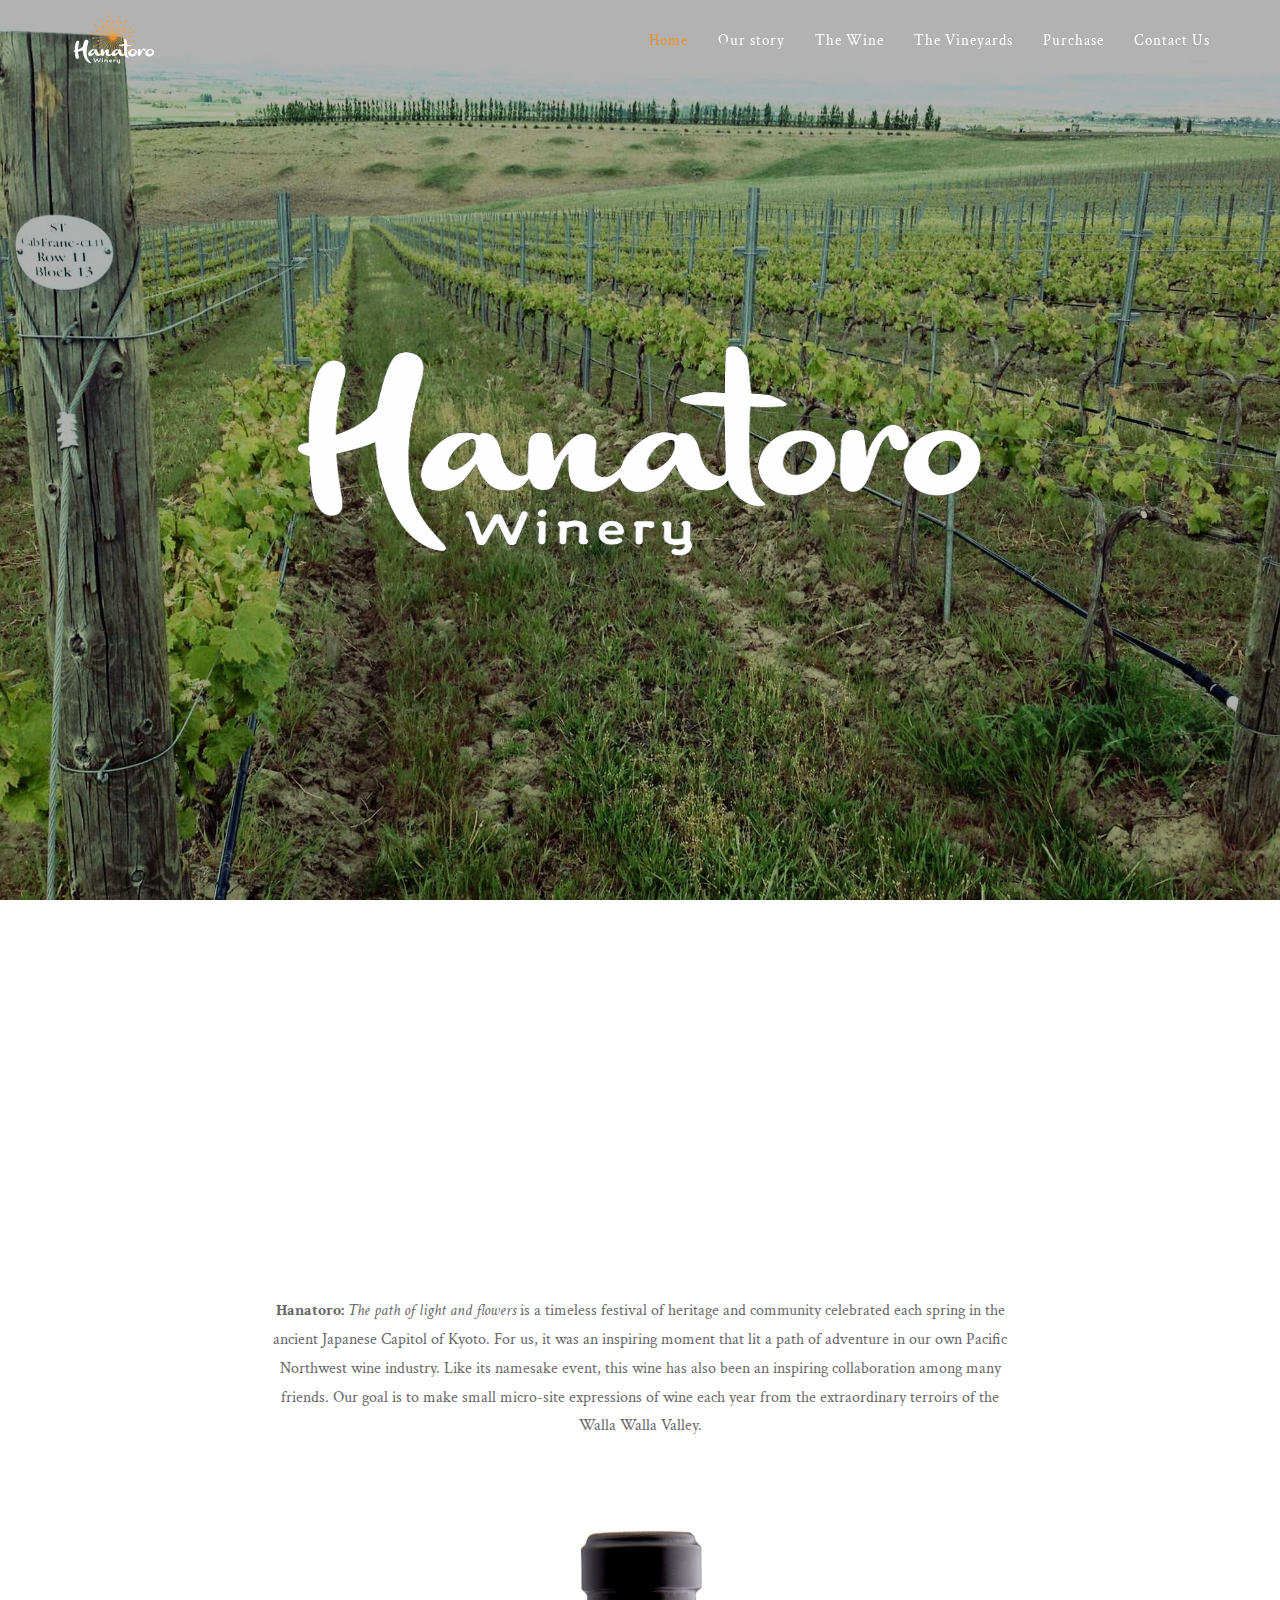
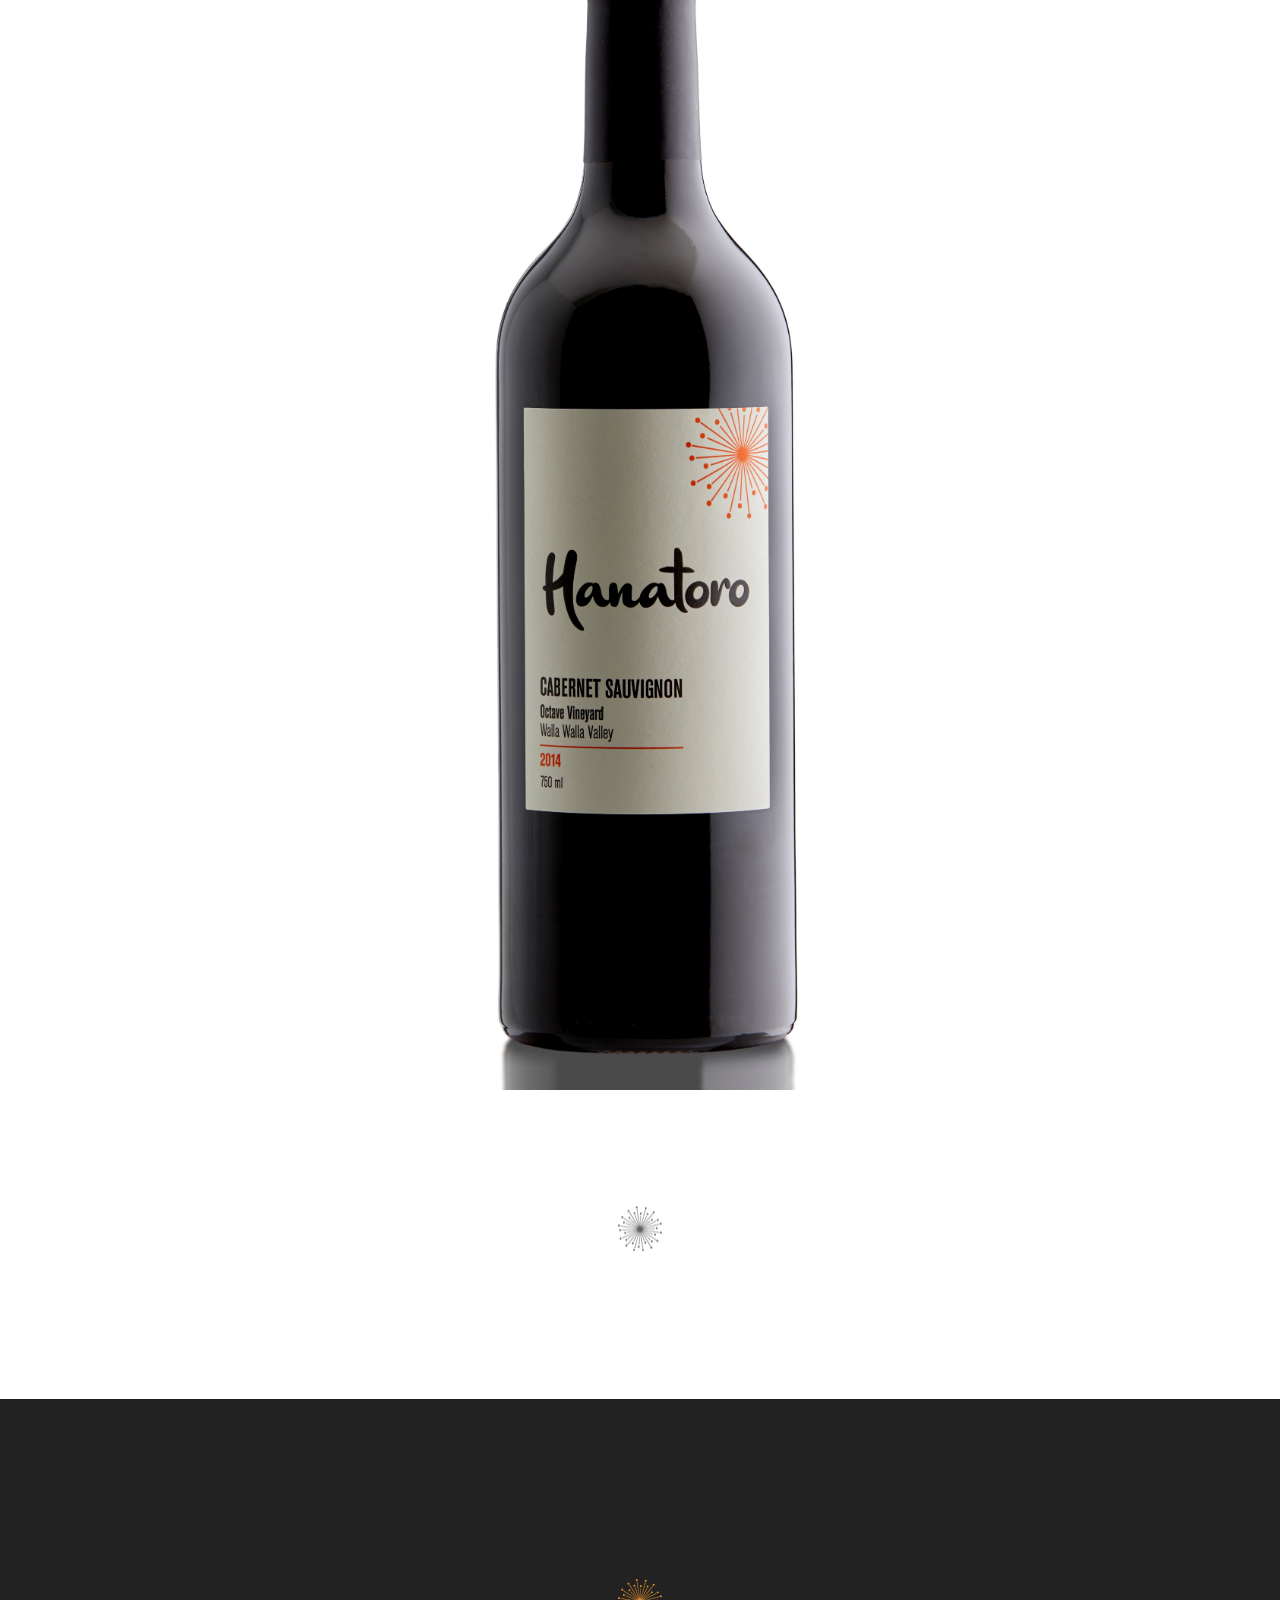
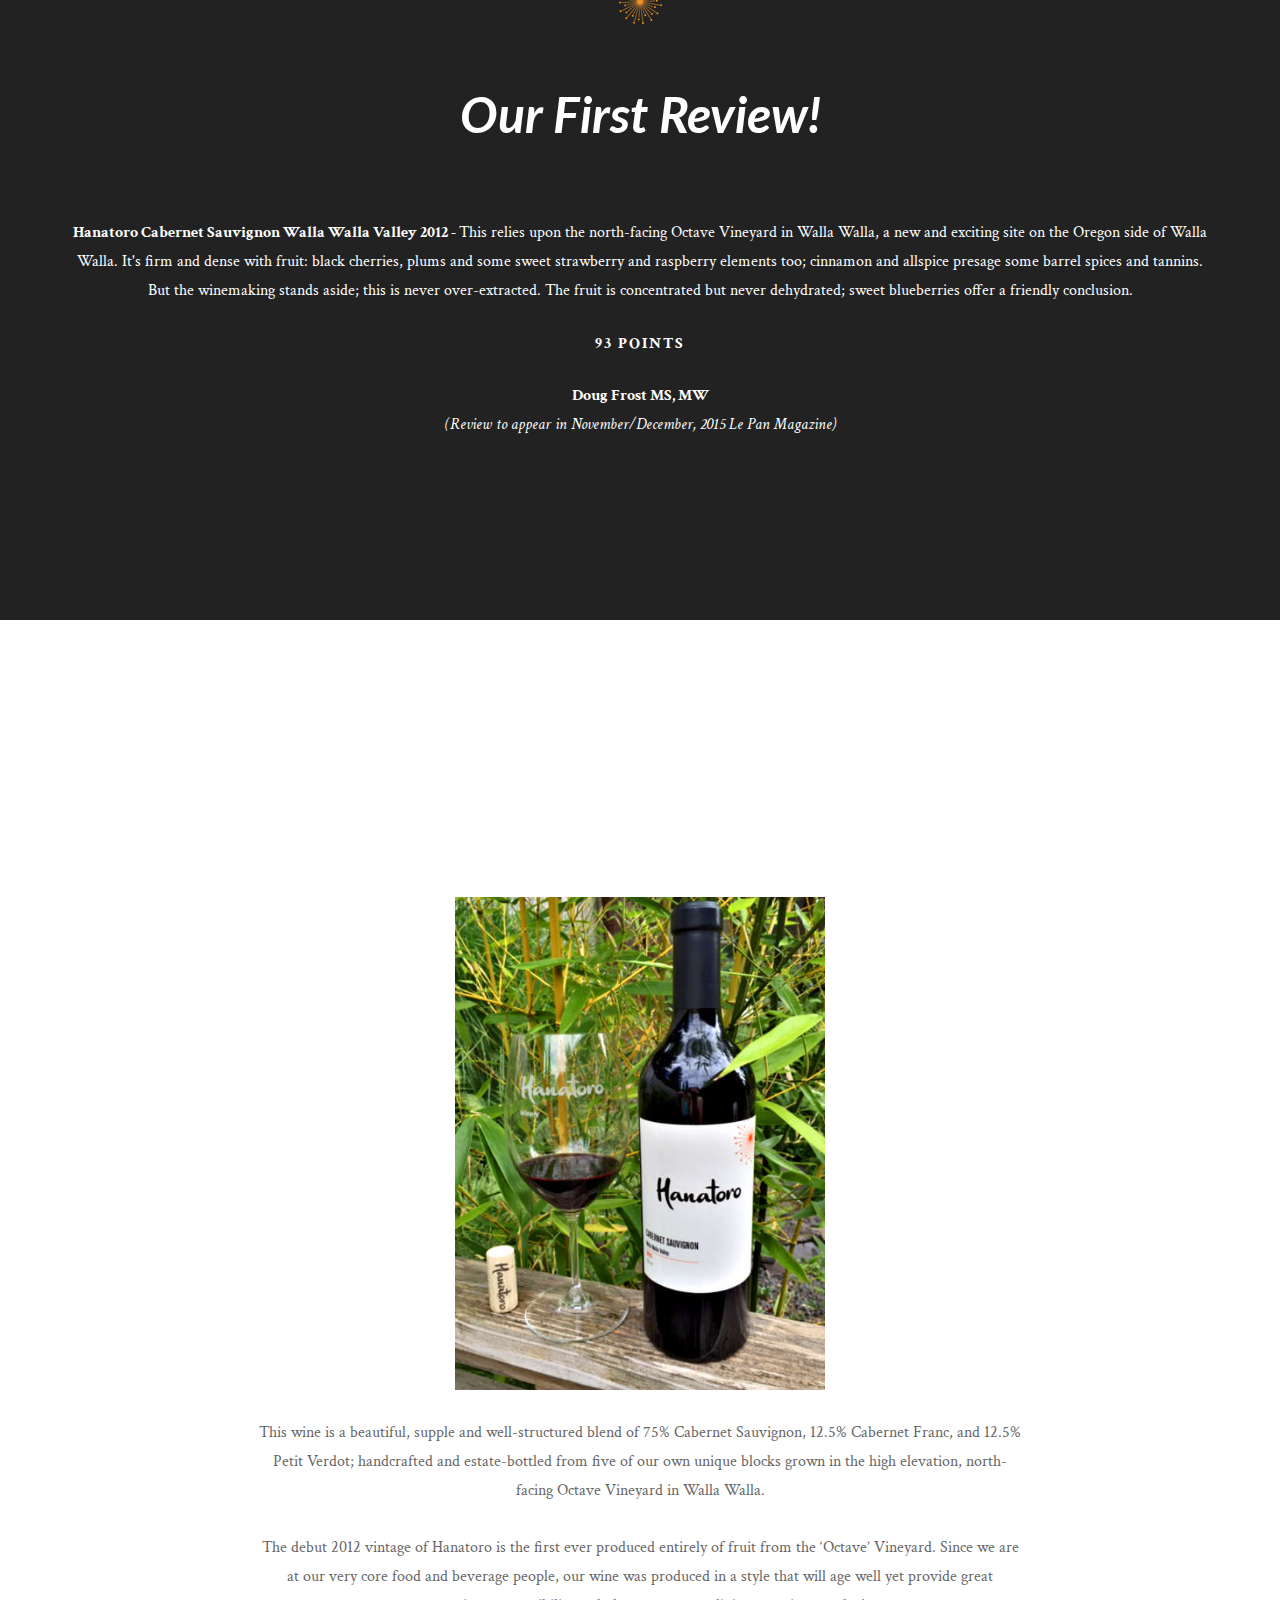
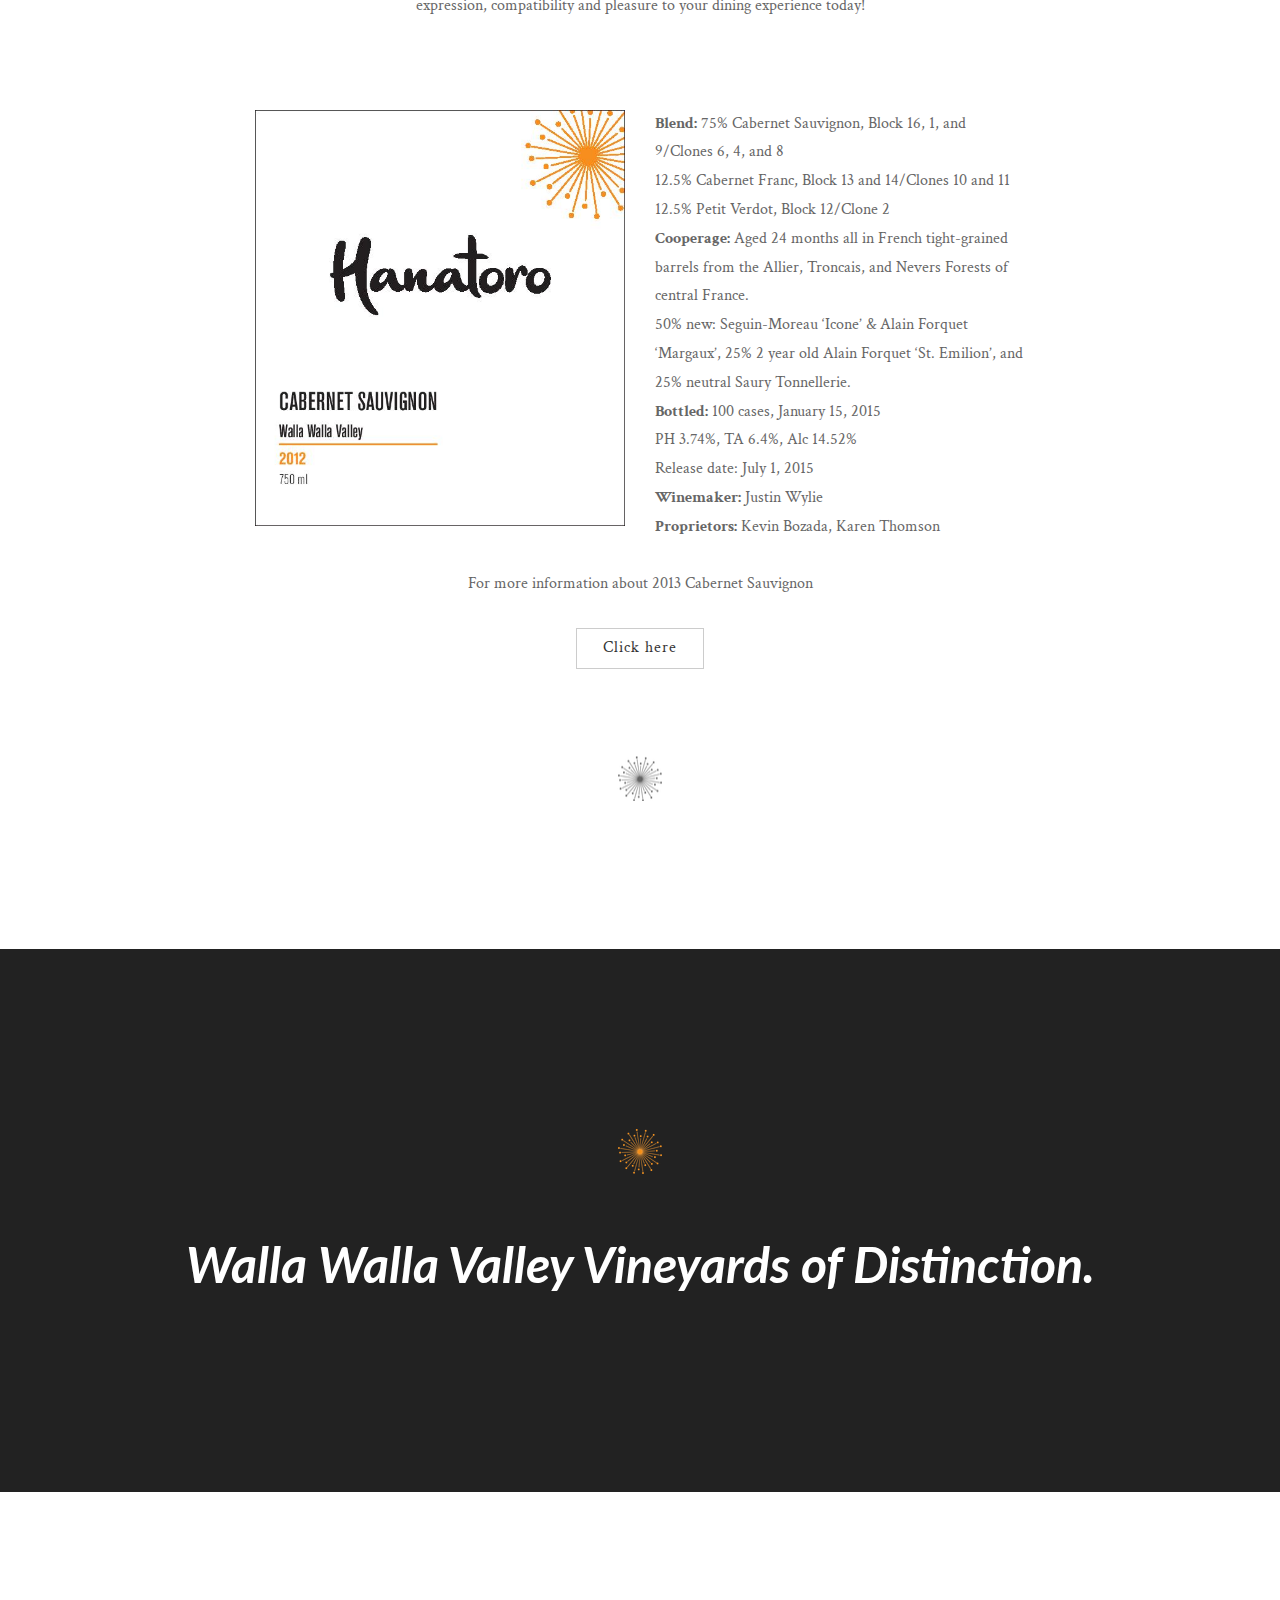
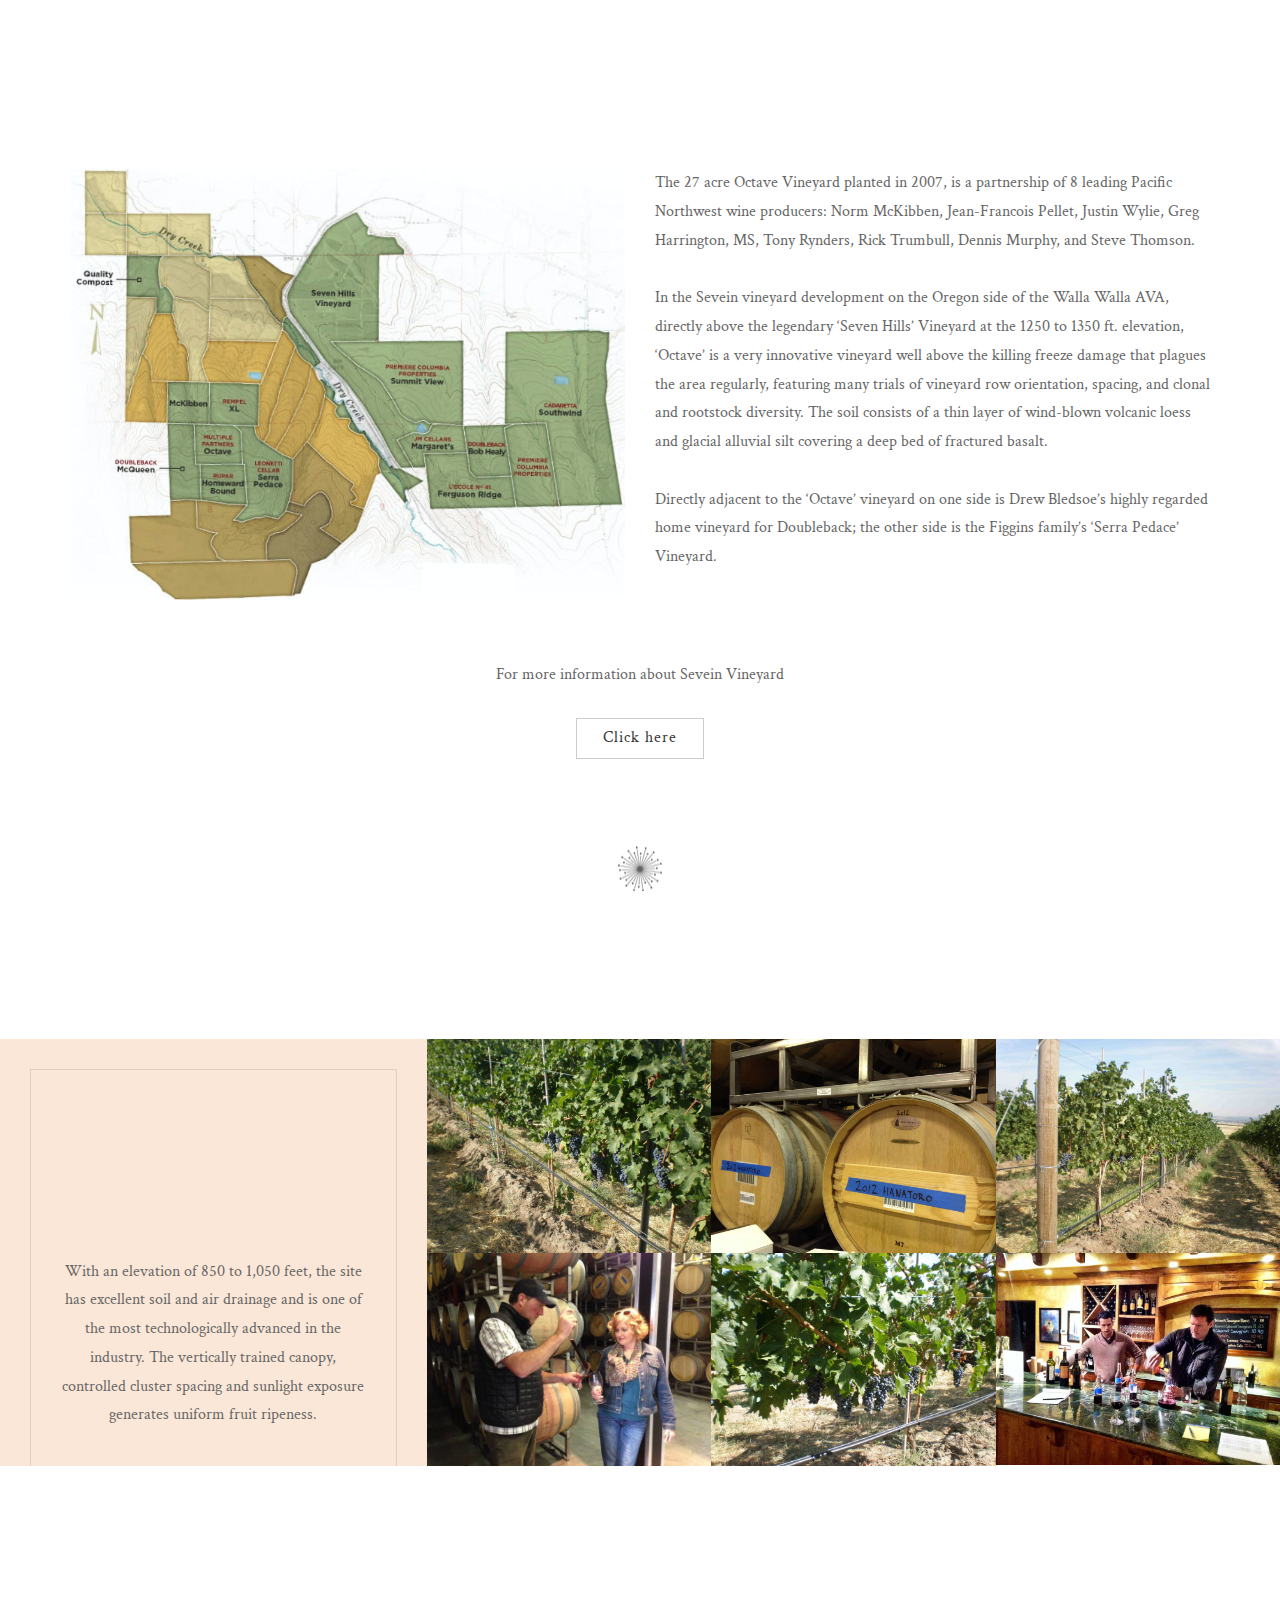
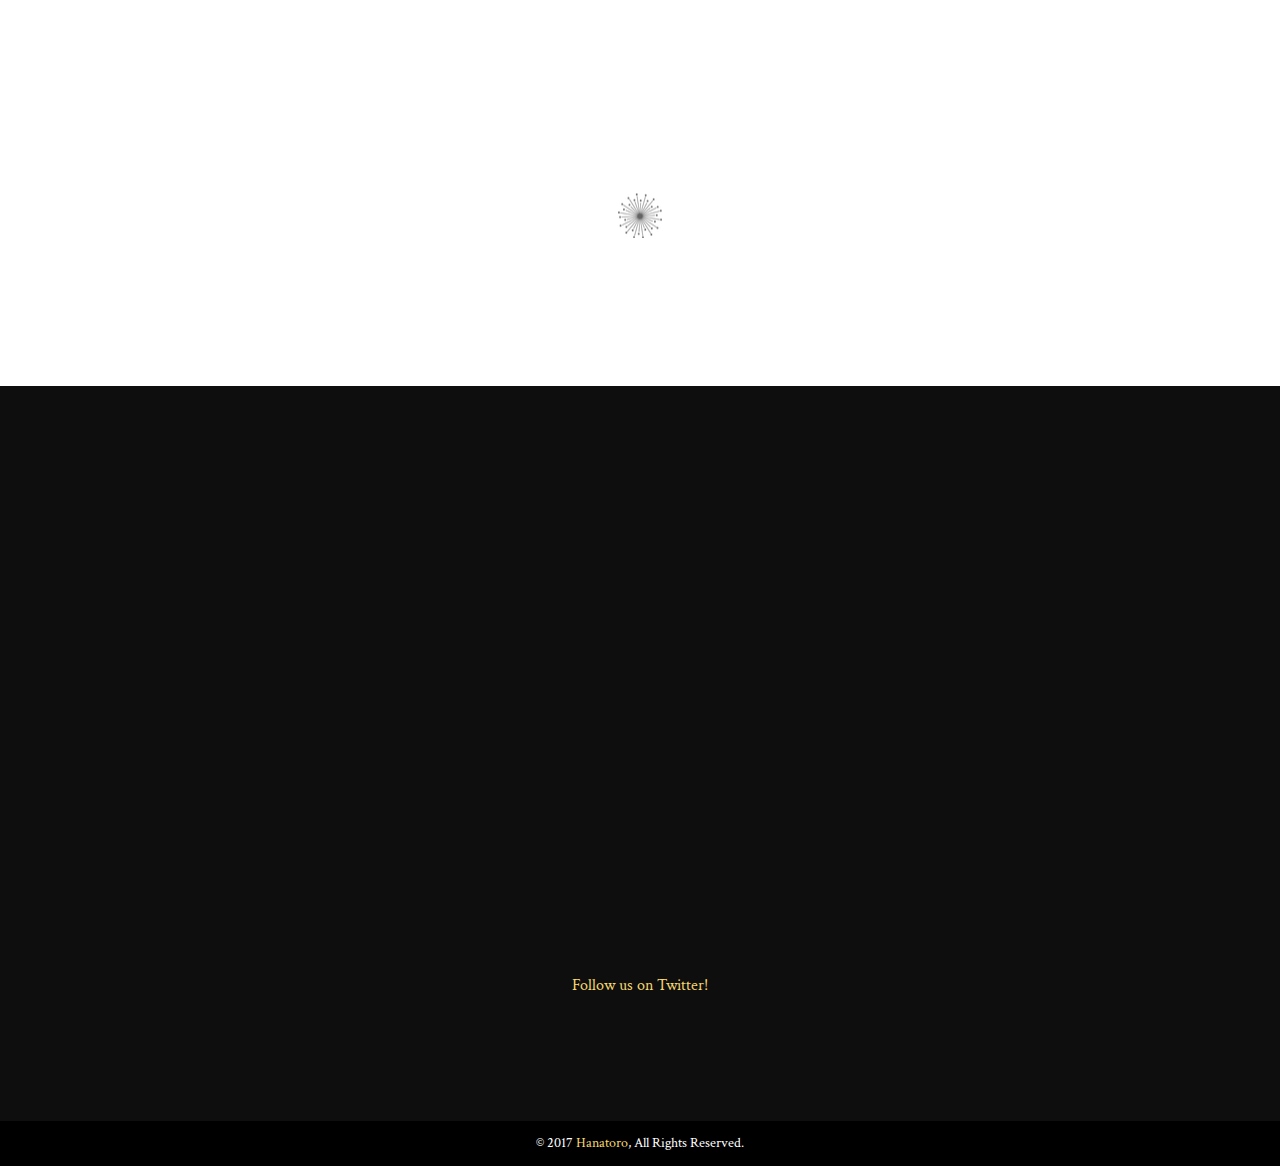
==== commit 478dd8fb: "content additions" ====
--- a/index.html
+++ b/index.html
@@ -151,6 +151,12 @@
 			</div><!-- .row -->
 
 			<div class="row">
+				<div class="col-sm-4 col-sm-offset-4">
+					<img src="assets/images/2014-bottle.jpg" alt=""><br><br>
+				</div>
+			</div>	
+
+			<div class="row">
 				<div class="col-sm-6 col-sm-offset-3">
 					<div class="devider">
 						<img src="assets/images/divider-down.png" alt="">
@@ -253,6 +259,15 @@
 			</div><!-- .row -->
 
 			<div class="row">
+					<div class="col-sm-6 col-sm-offset-3 text-center">
+						For more information about 2013 Cabernet Sauvignon<br><br>
+					</div>
+					<div class="col-sm-6 col-sm-offset-3 text-center">
+						<a href="assets/images/infosheet.pdf" class="btn btn-default" role="button">Click here</a>
+					</div>
+			</div>
+
+			<div class="row">
 				<div class="col-sm-6 col-sm-offset-3">
 					<div class="devider">
 						<img src="assets/images/divider-down.png" alt="">
@@ -527,7 +542,7 @@
 			</div><!-- .row -->
 
 			<div class="row">
-				<div class="col-sm-2 col-sm-offset-1">
+				<div class="col-sm-2 col-sm-offset-2">
 					<div class="module-header wow fadeInUp">	
 						<u><b>Physical Address:</b></u><br>
 						Hanatoro Winery<br>
@@ -541,15 +556,6 @@
 						<u><b>Karen Thomson</b></u><br>
 						Owner, General Manager<br>
 						<a href="mailto:karen@hanatoro.com">Karen@hanatoro.com</a><br>
-					</div>
-				</div>
-
-				<div class="col-sm-2">
-					<div class="module-header wow fadeInUp">
-						<u><b>Gary Lynn</b></u><br>
-						V.P. of Sales<br>
-						<a href="mailto:gary@hanatoro.com">Gary@hanatoro.com</a><br>
-						404-312-5891
 					</div>
 				</div>
 
@@ -597,7 +603,7 @@
 			<div class="row">
 				<div class="col-sm-12">
 					<p class="copyright">
-						© 2015 <a href="#">Hanatoro</a>, All Rights Reserved.
+						© 2017 <a href="#">Hanatoro</a>, All Rights Reserved.
 					</p>
 				</div>
 			</div><!-- .row -->
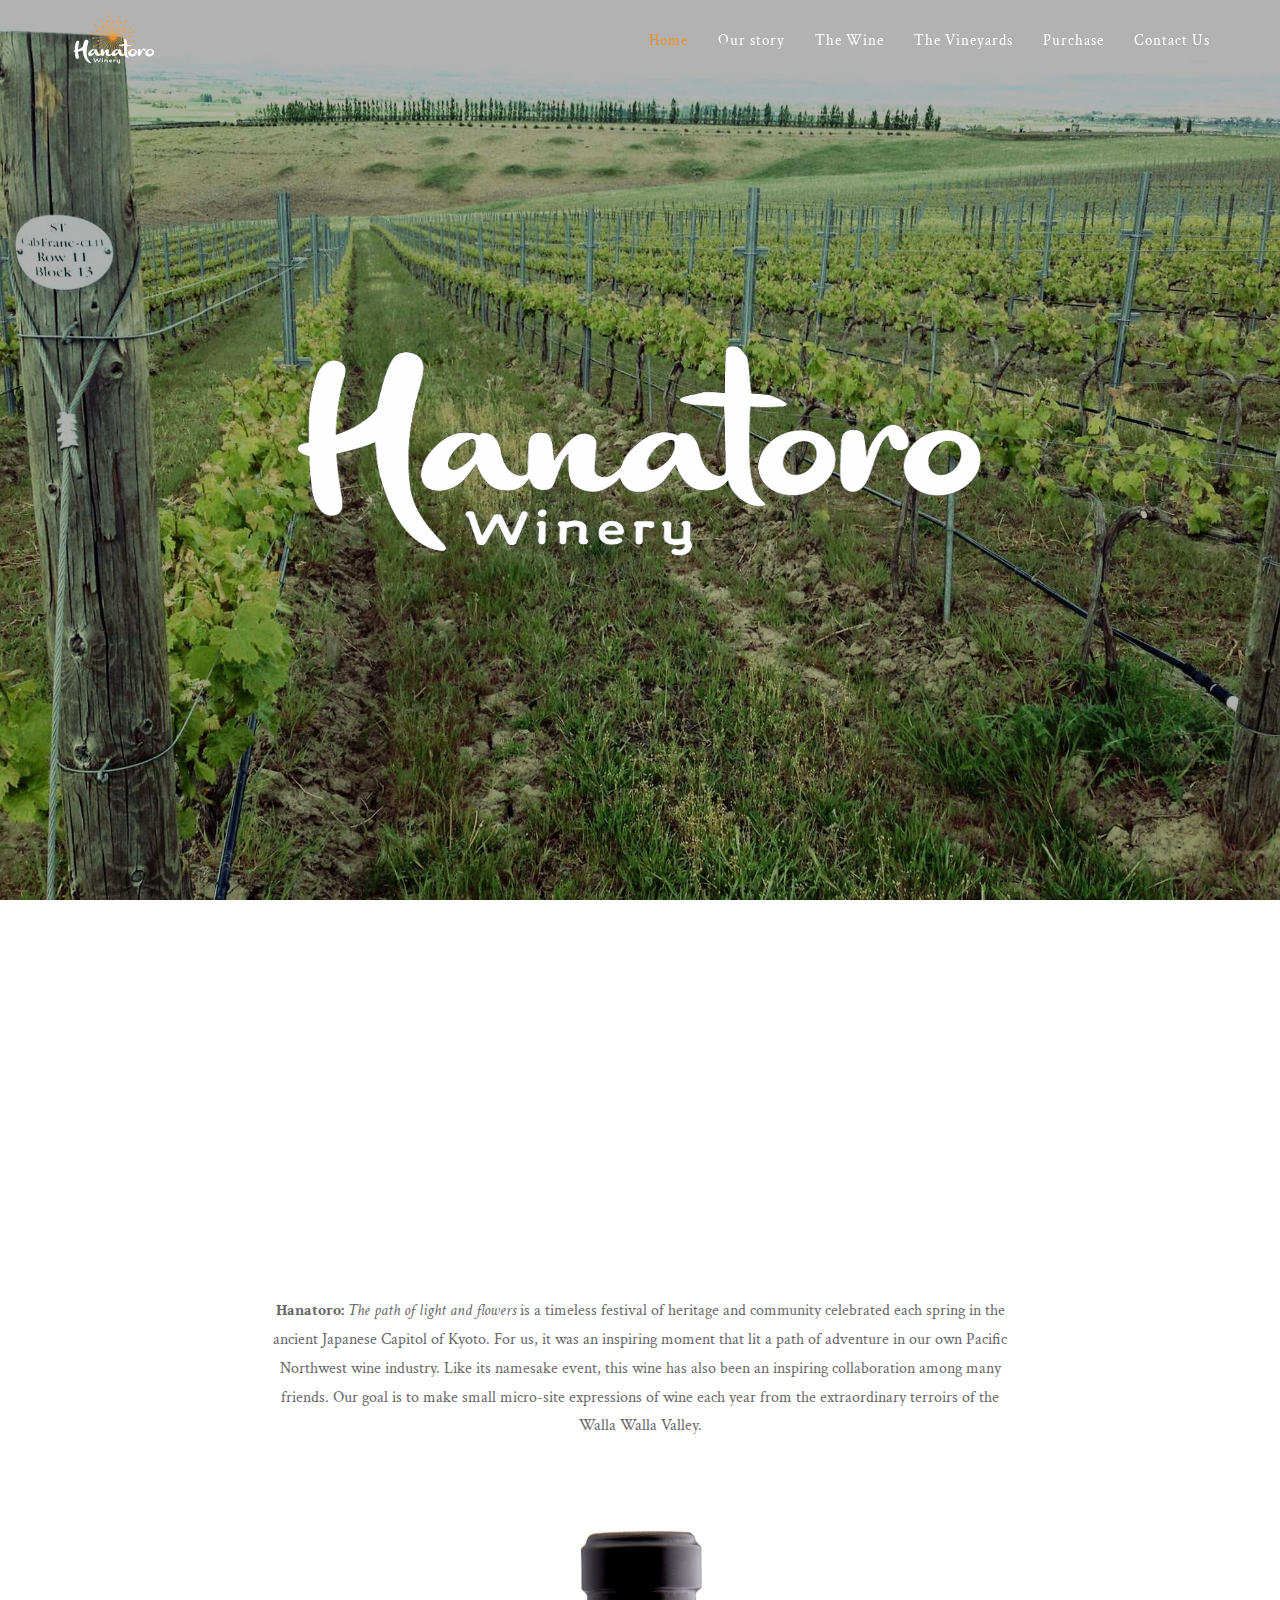
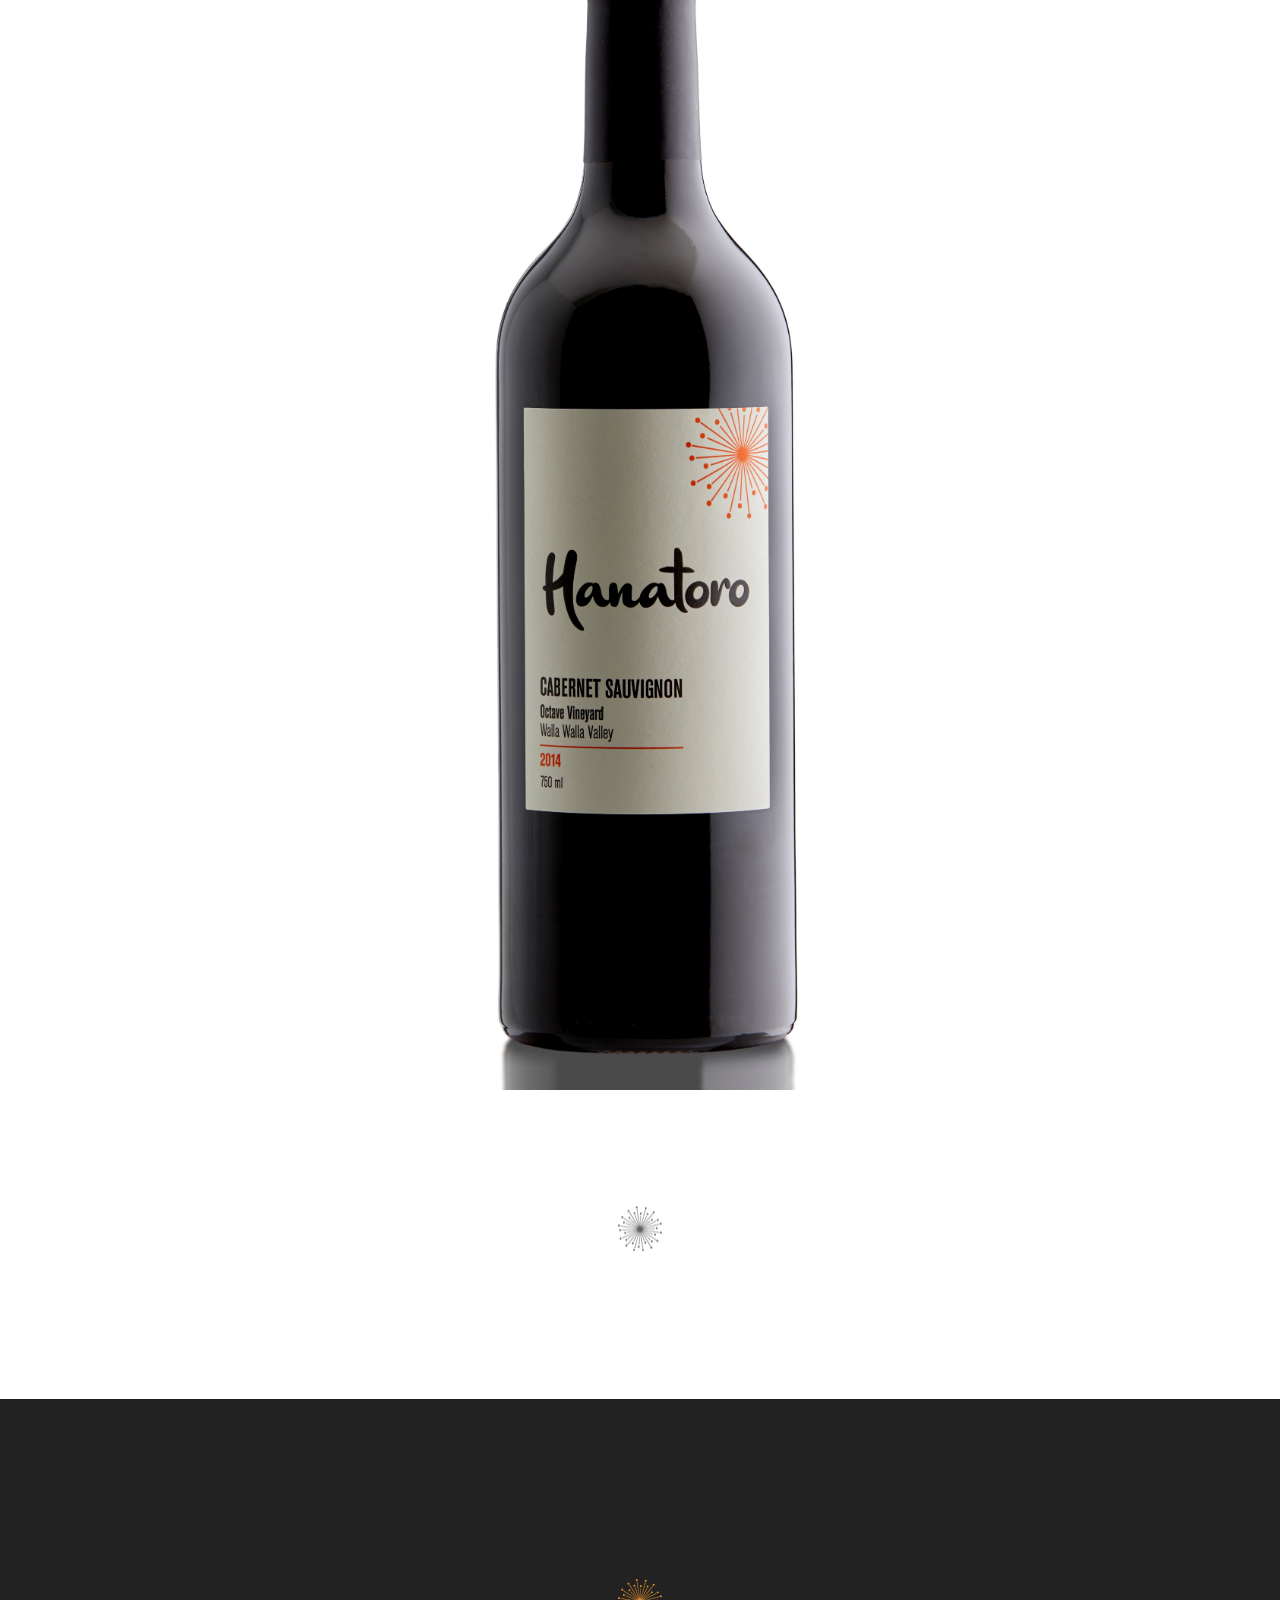
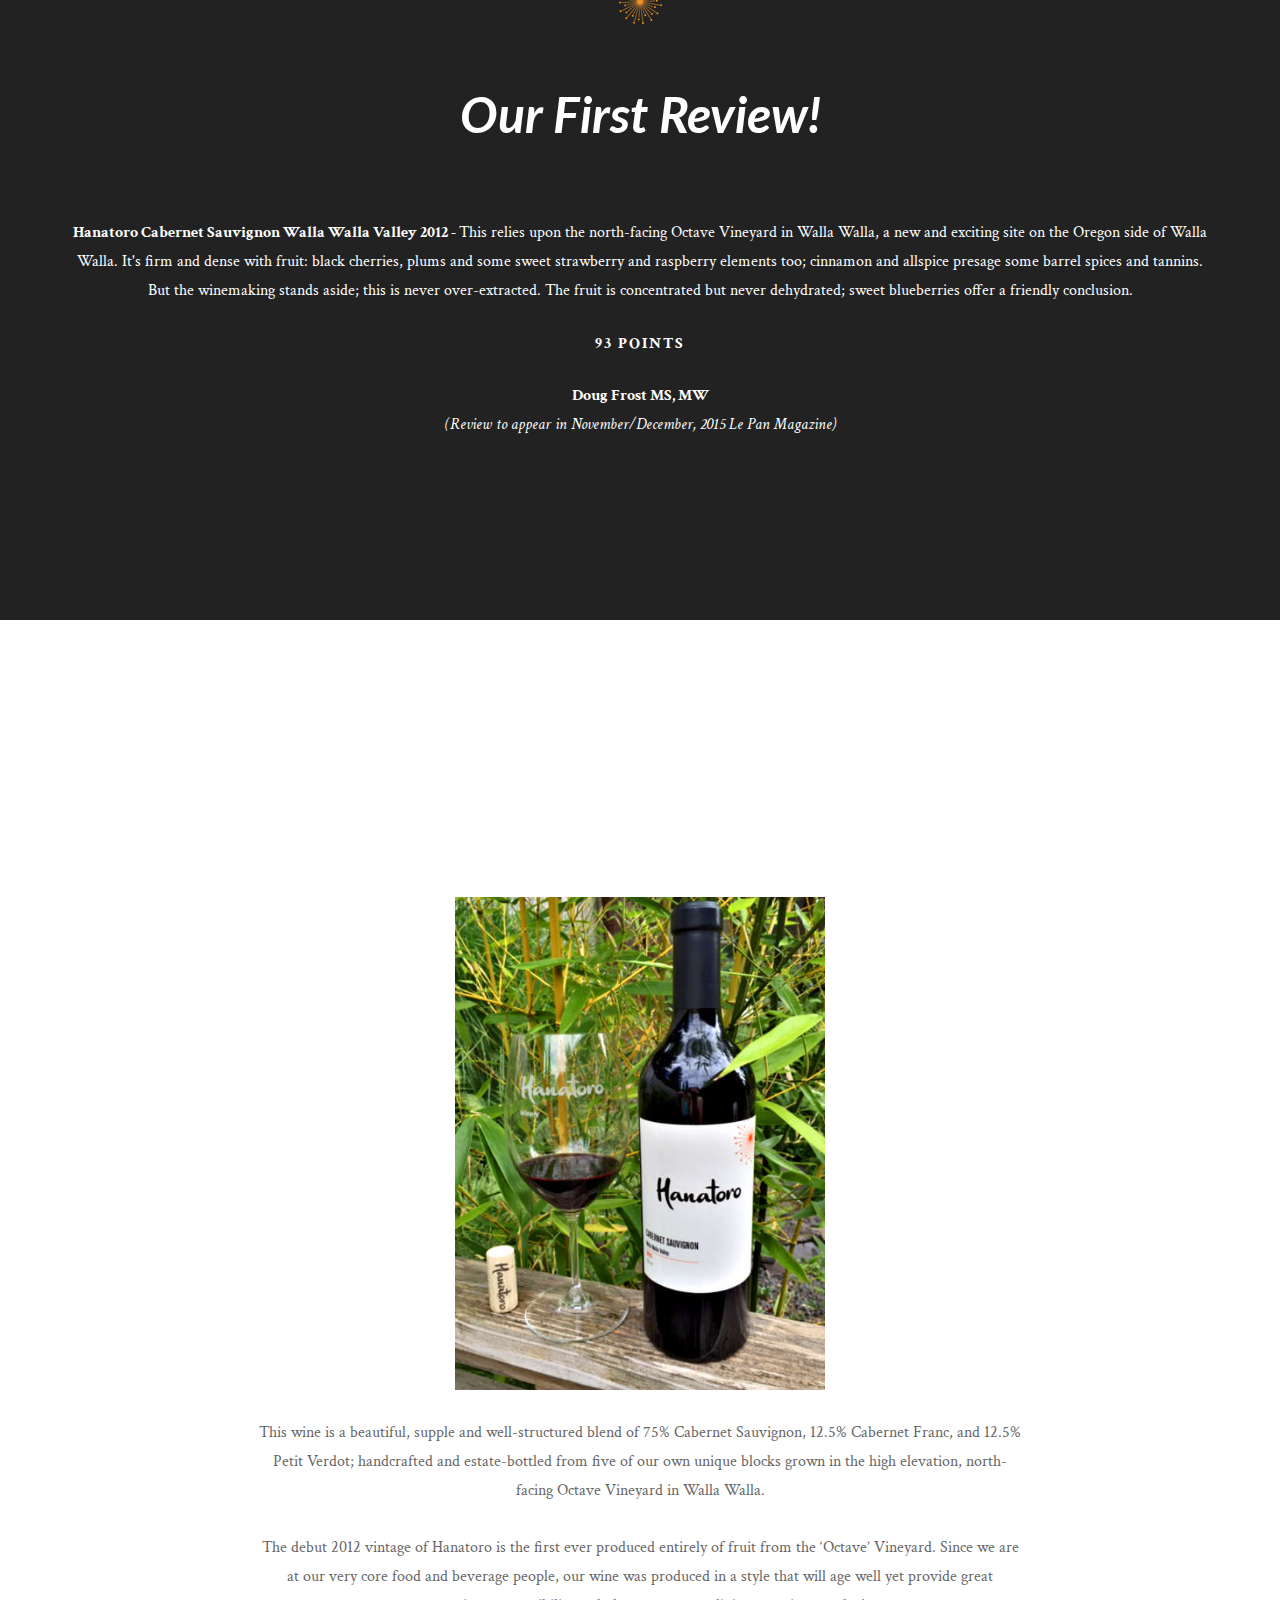
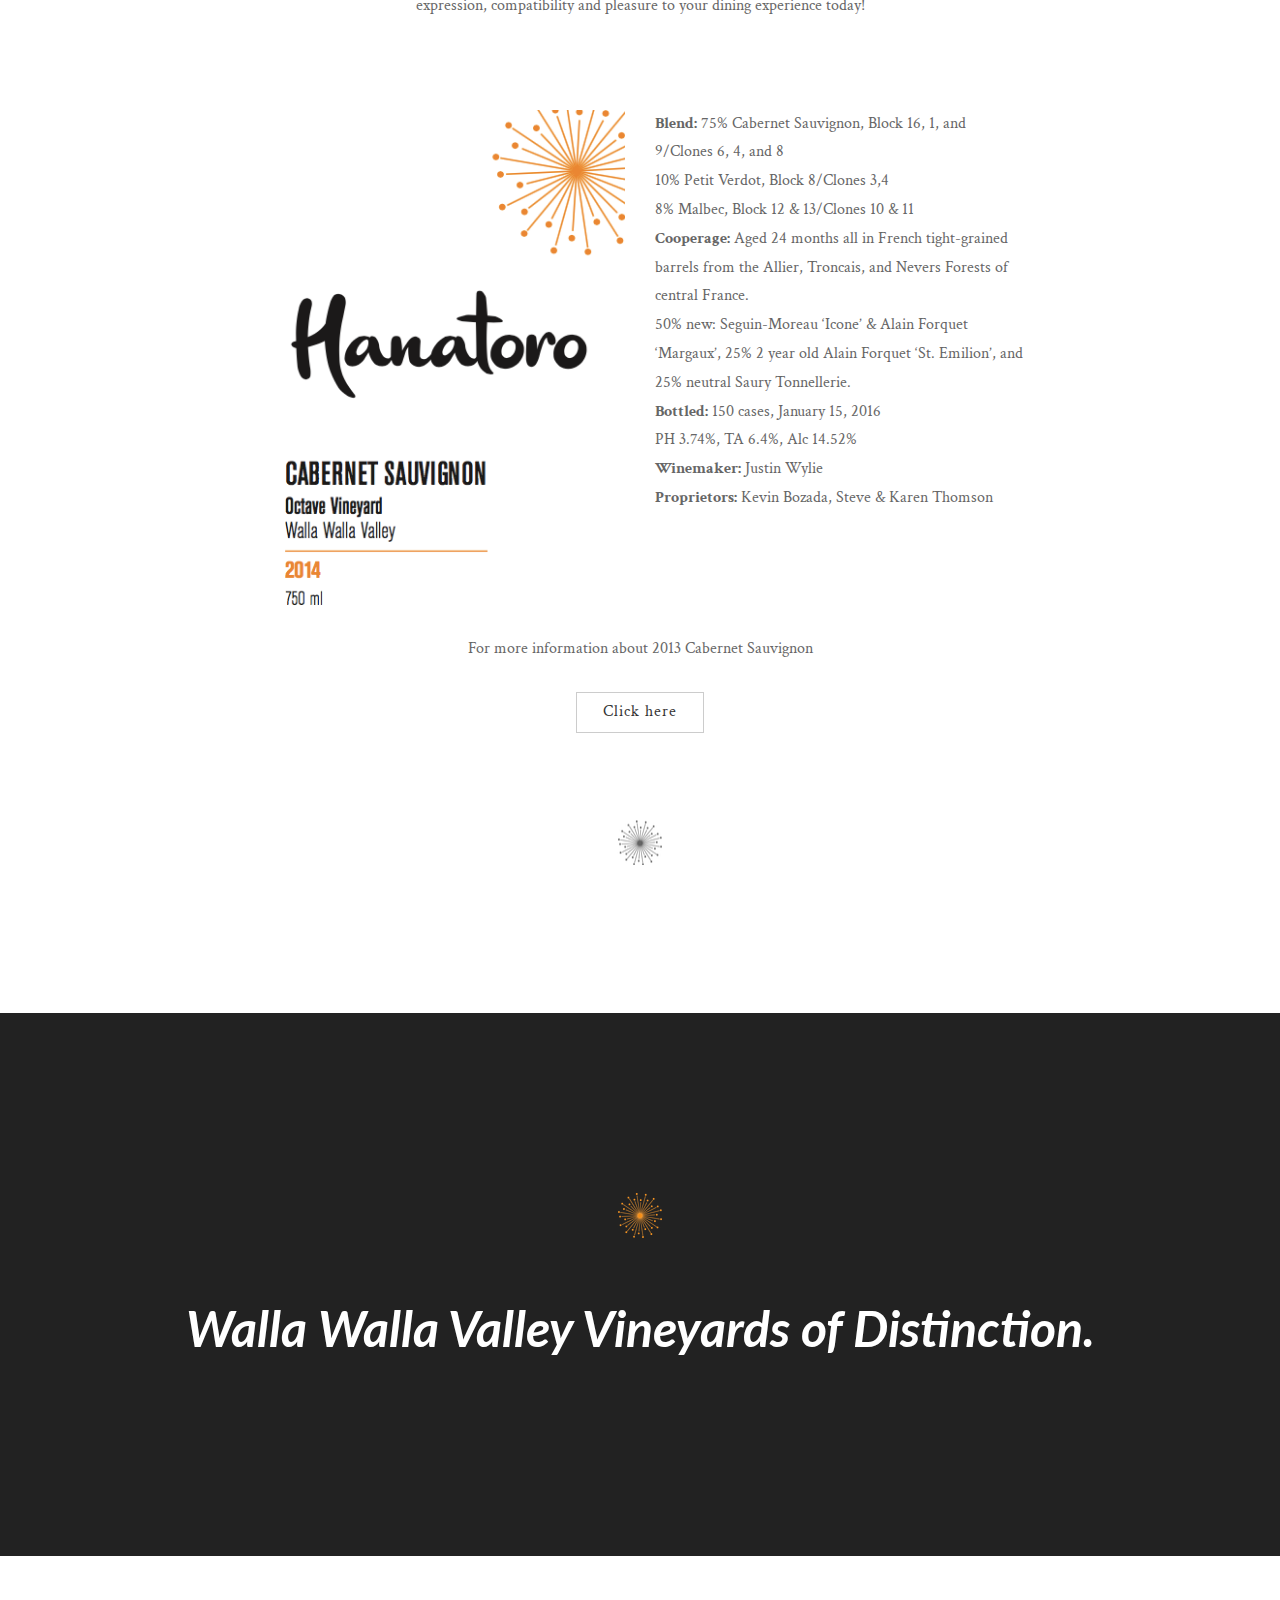
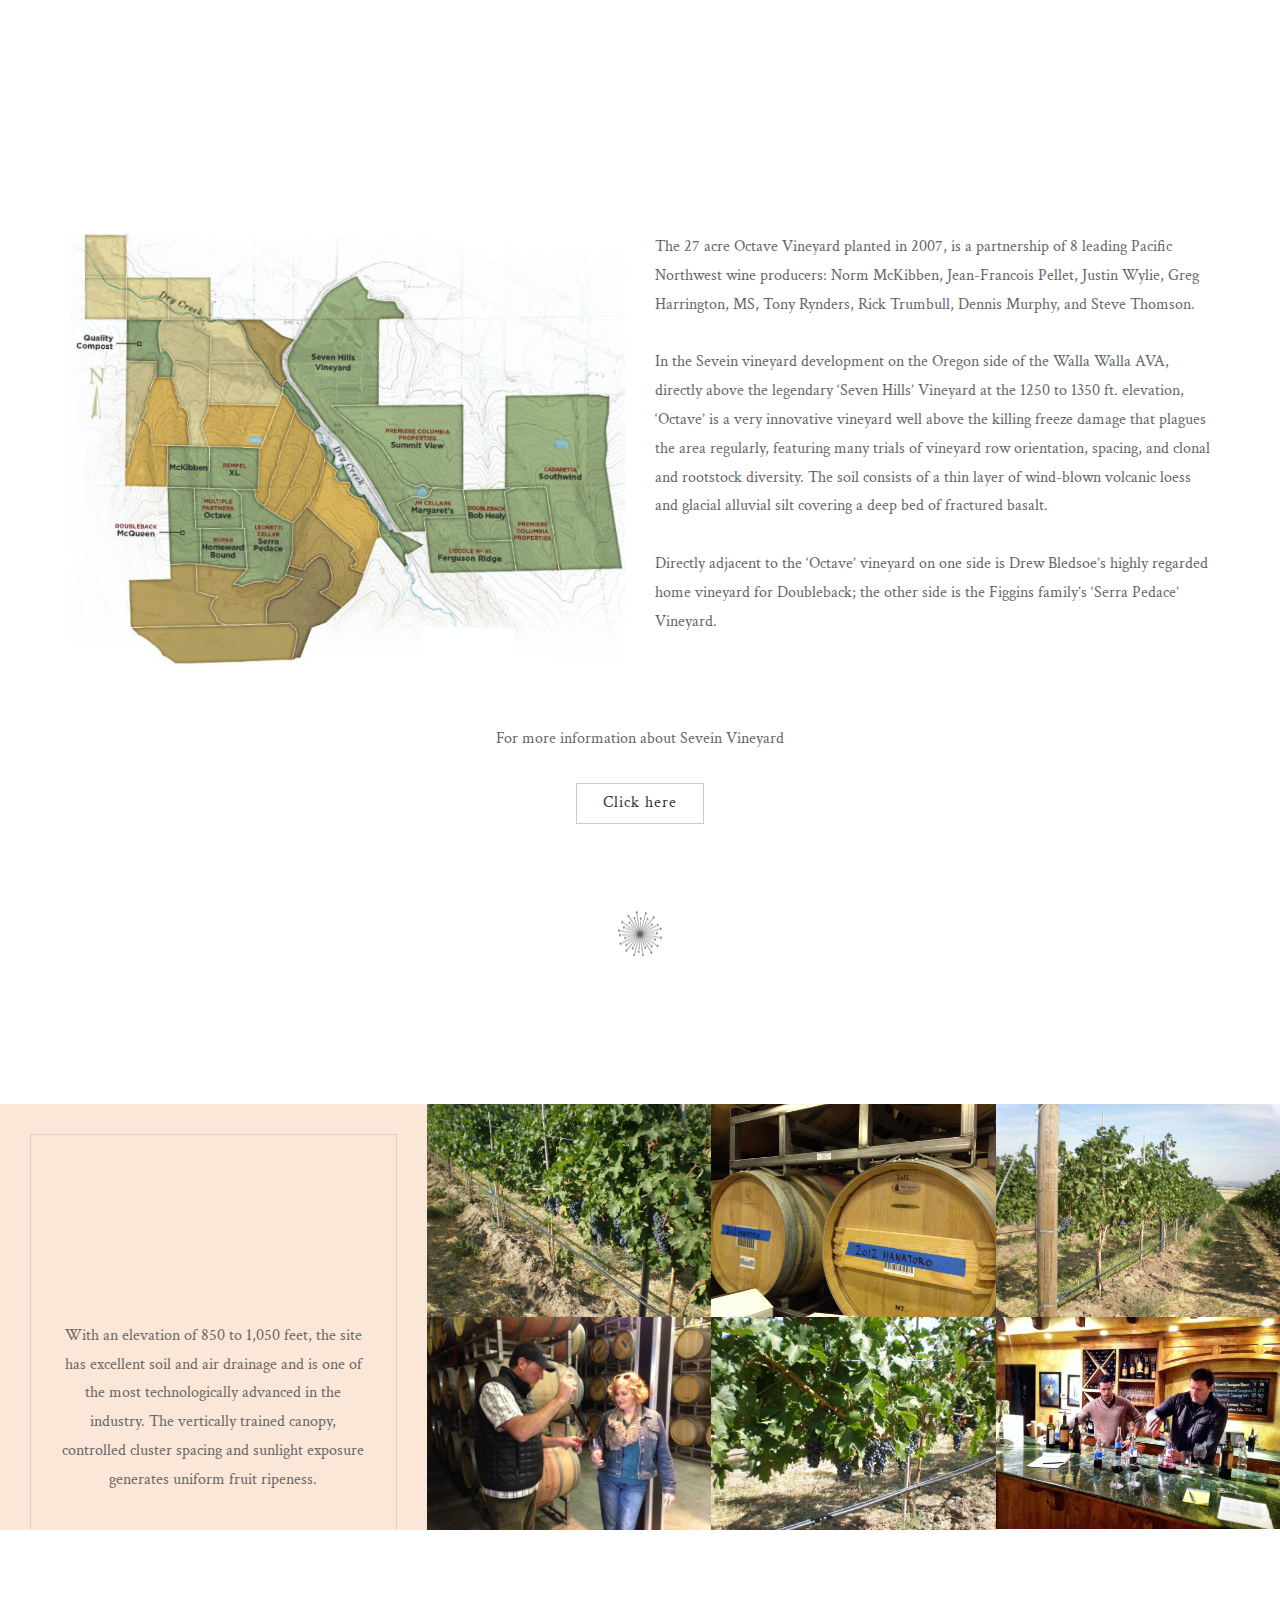
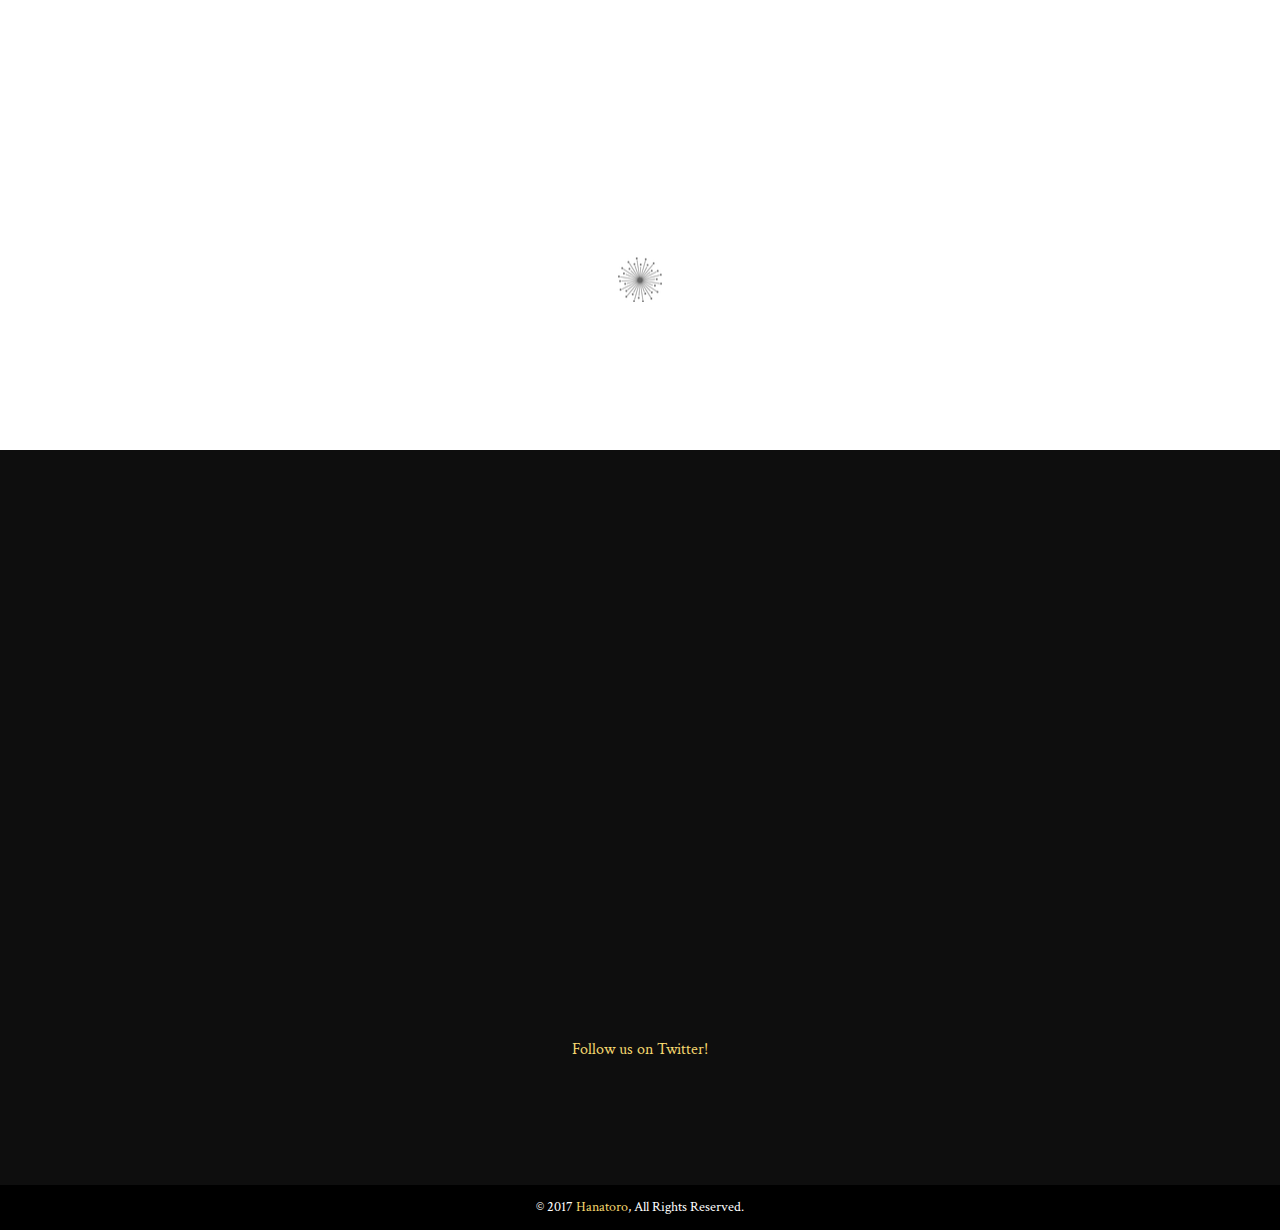
==== commit ef5d7d8a: "label change" ====
--- a/index.html
+++ b/index.html
@@ -226,29 +226,28 @@
 				
 				<div class="row">
 					<div class="col-sm-4 col-sm-offset-2 ">
-						<img src="assets/images/hanatoro_label.jpg" alt="">
+						<img src="assets/images/hanatoro_label.png" alt="">
 					</div>
 					<div class="col-sm-4 text-left">
 						<b>Blend:</b>
 						<!-- <h3 class="module-subtitle">Blend</h3> -->
 						75% Cabernet Sauvignon, Block 16, 1, and 9/Clones 6, 4, and 8<br> 
-						12.5% Cabernet Franc, Block 13 and 14/Clones 10 and 11<br> 
-						12.5% Petit Verdot, Block 12/Clone 2<br> 
+						10% Petit Verdot, Block 8/Clones 3,4<br>
+						8% Malbec, Block 12 & 13/Clones 10 & 11<br>
 						<b>Cooperage:</b>
 						<!-- <h3 class="module-subtitle">Cooperage</h3>   -->
 						Aged 24 months all in French tight-grained barrels from the Allier, Troncais, and Nevers Forests of central France.<br> 
 						50% new: Seguin-Moreau ‘Icone’ & Alain Forquet ‘Margaux’,  25% 2 year old Alain Forquet ‘St. Emilion’, and 25% neutral Saury Tonnellerie.<br> 
 						<b>Bottled:</b>
 						<!-- <h3 class="module-subtitle">Bottled</h3> -->
-						100 cases, January 15, 2015<br> 
+						150 cases, January 15, 2016<br> 
 						PH 3.74%, TA 6.4%, Alc 14.52%<br> 
-						Release date: July 1, 2015<br> 
 						<b>Winemaker:</b>
 						<!-- <h3 class="module-subtitle">Winemaker</h3> -->
 						Justin Wylie<br> 
 						<b>Proprietors:</b>
 						<!-- <h3 class="module-subtitle">Proprietors</h3> -->
-						Kevin Bozada, Karen Thomson<br><br>
+						Kevin Bozada, Steve & Karen Thomson<br><br>
 					</div>
 
 					<!-- <div class="col-sm-6 col-sm-offset-3">
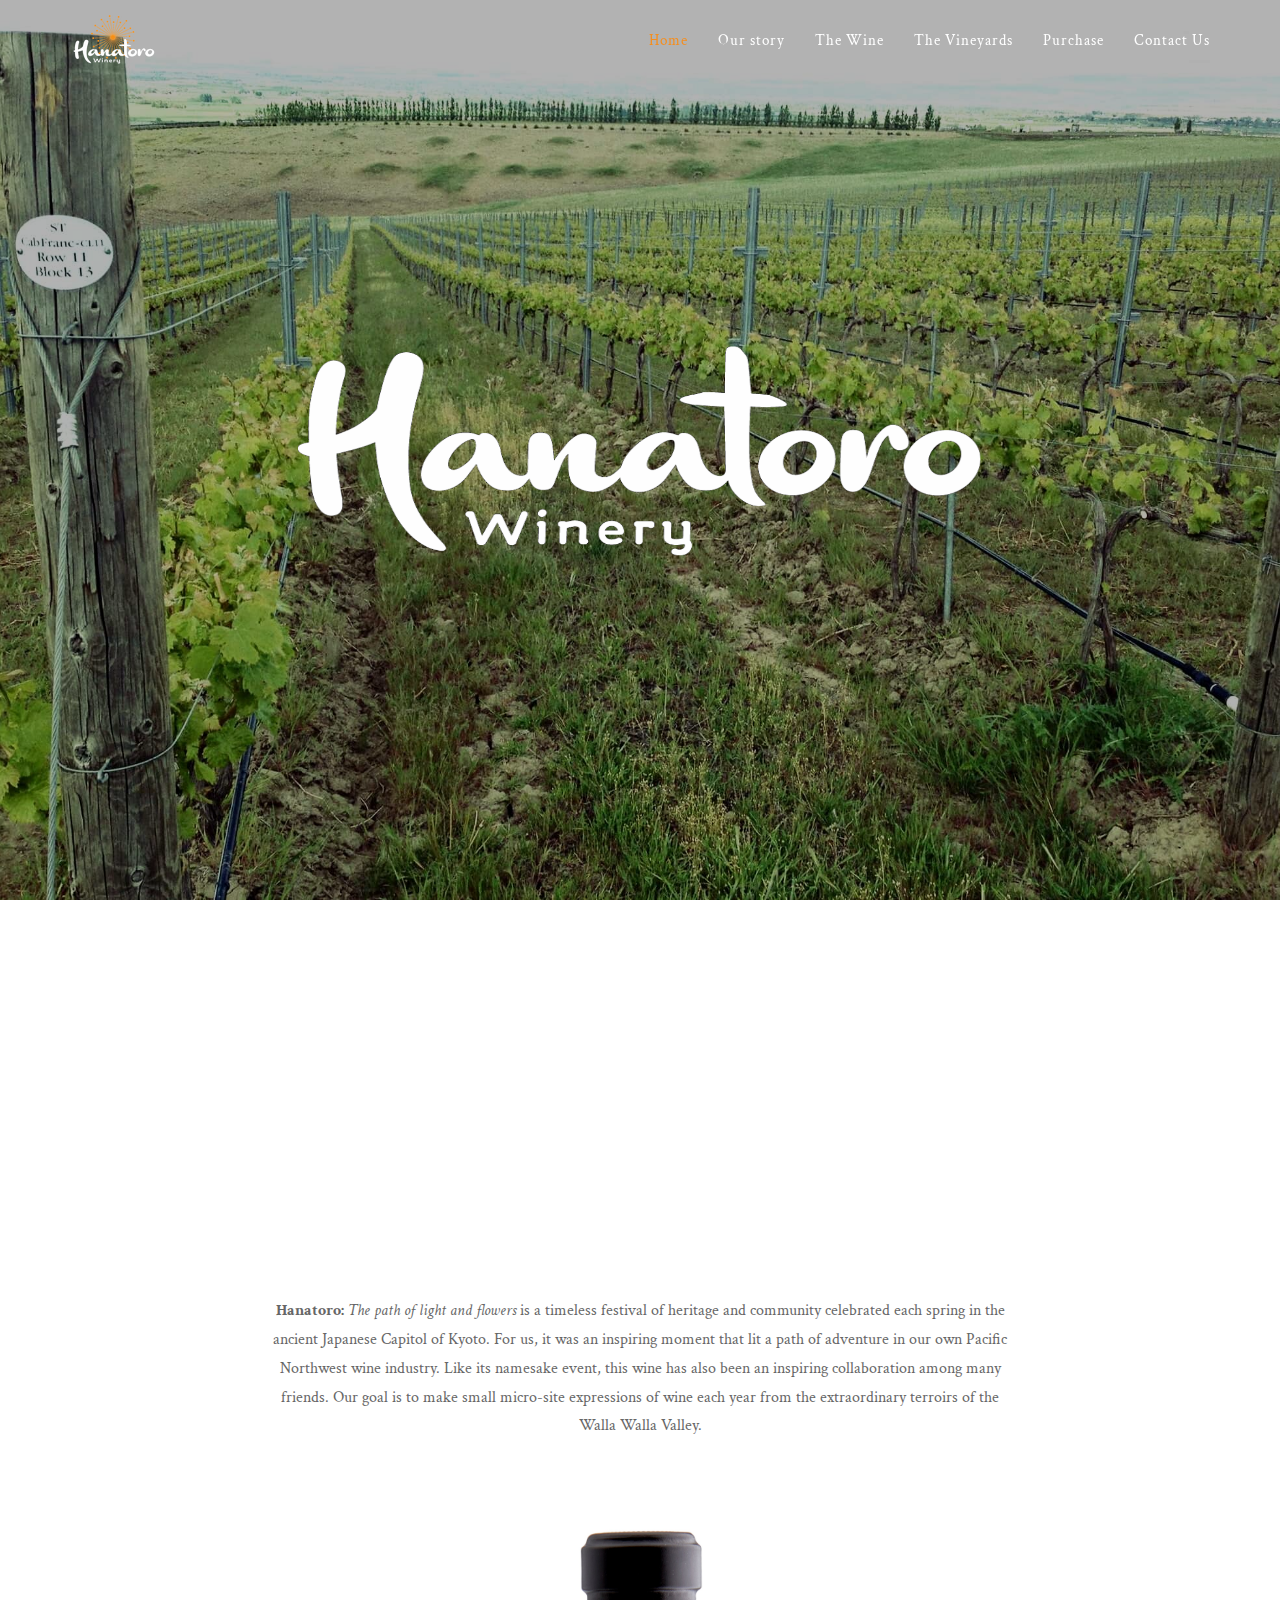
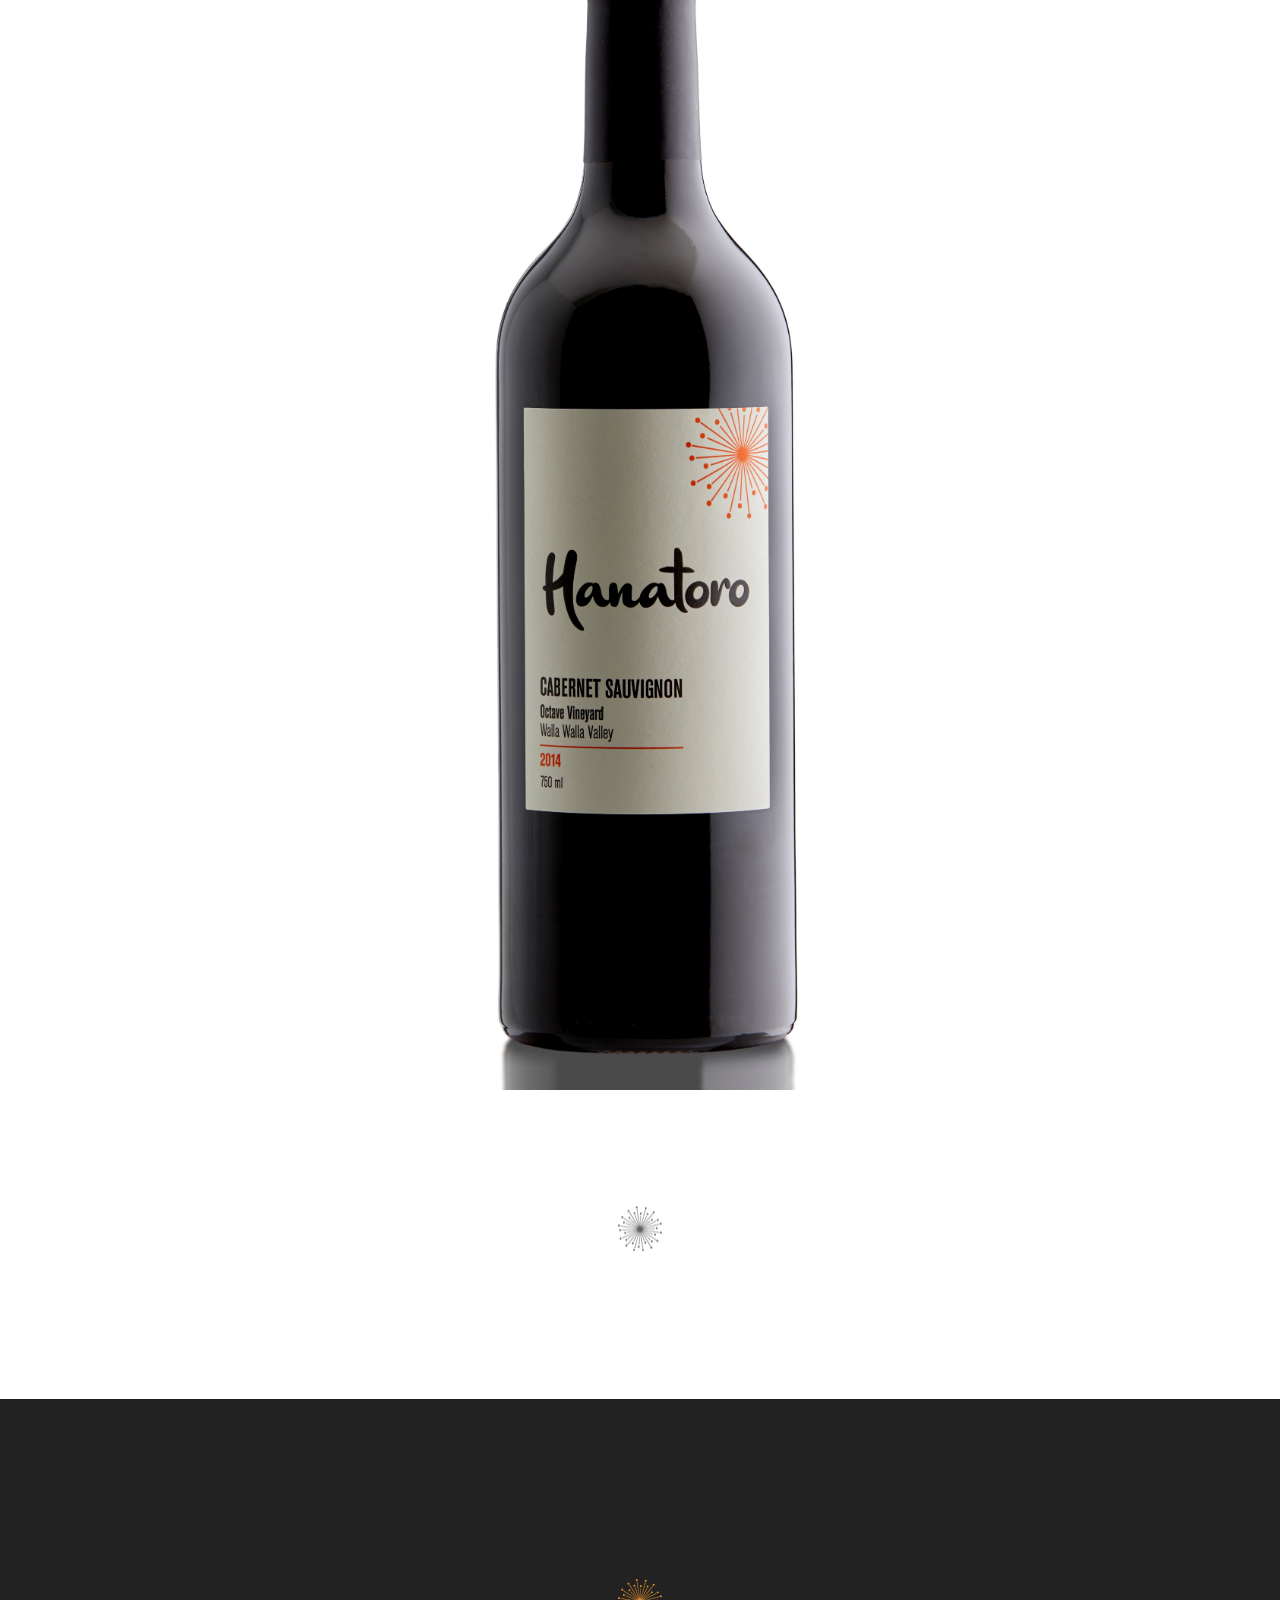
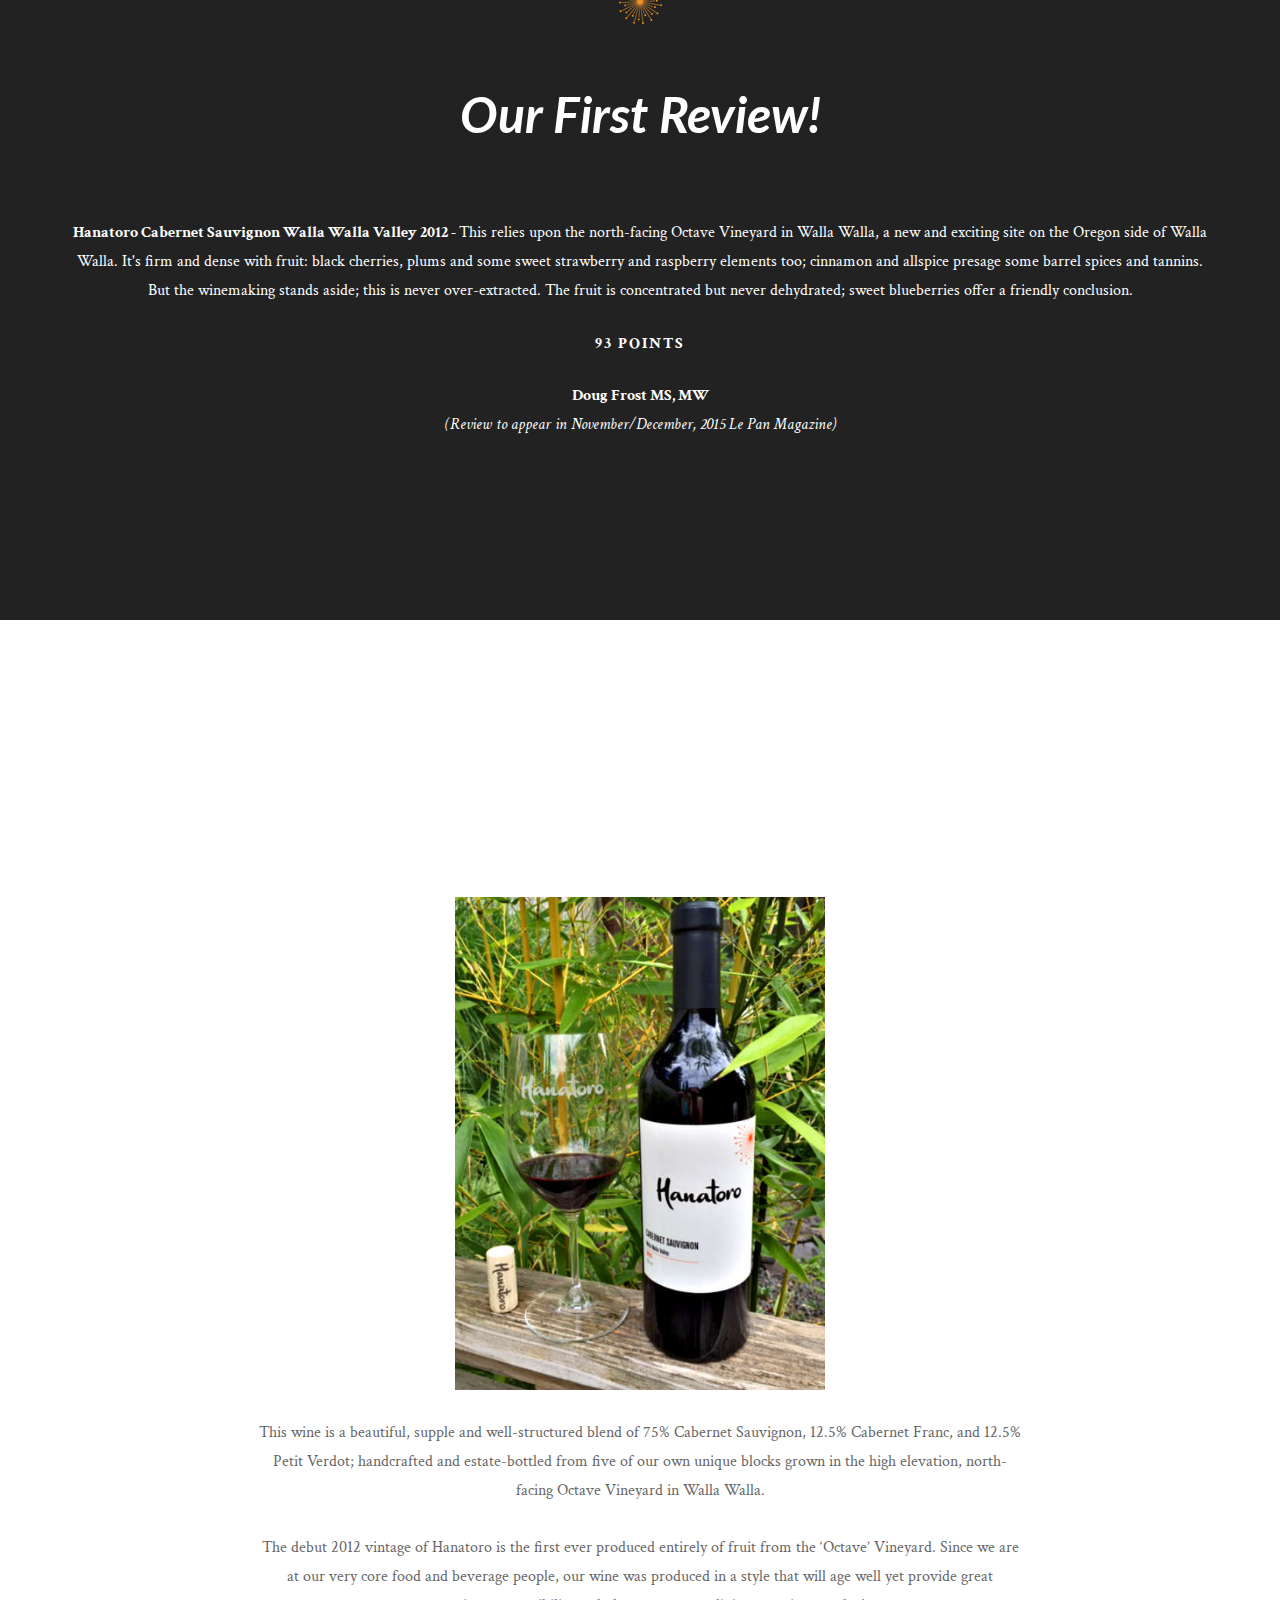
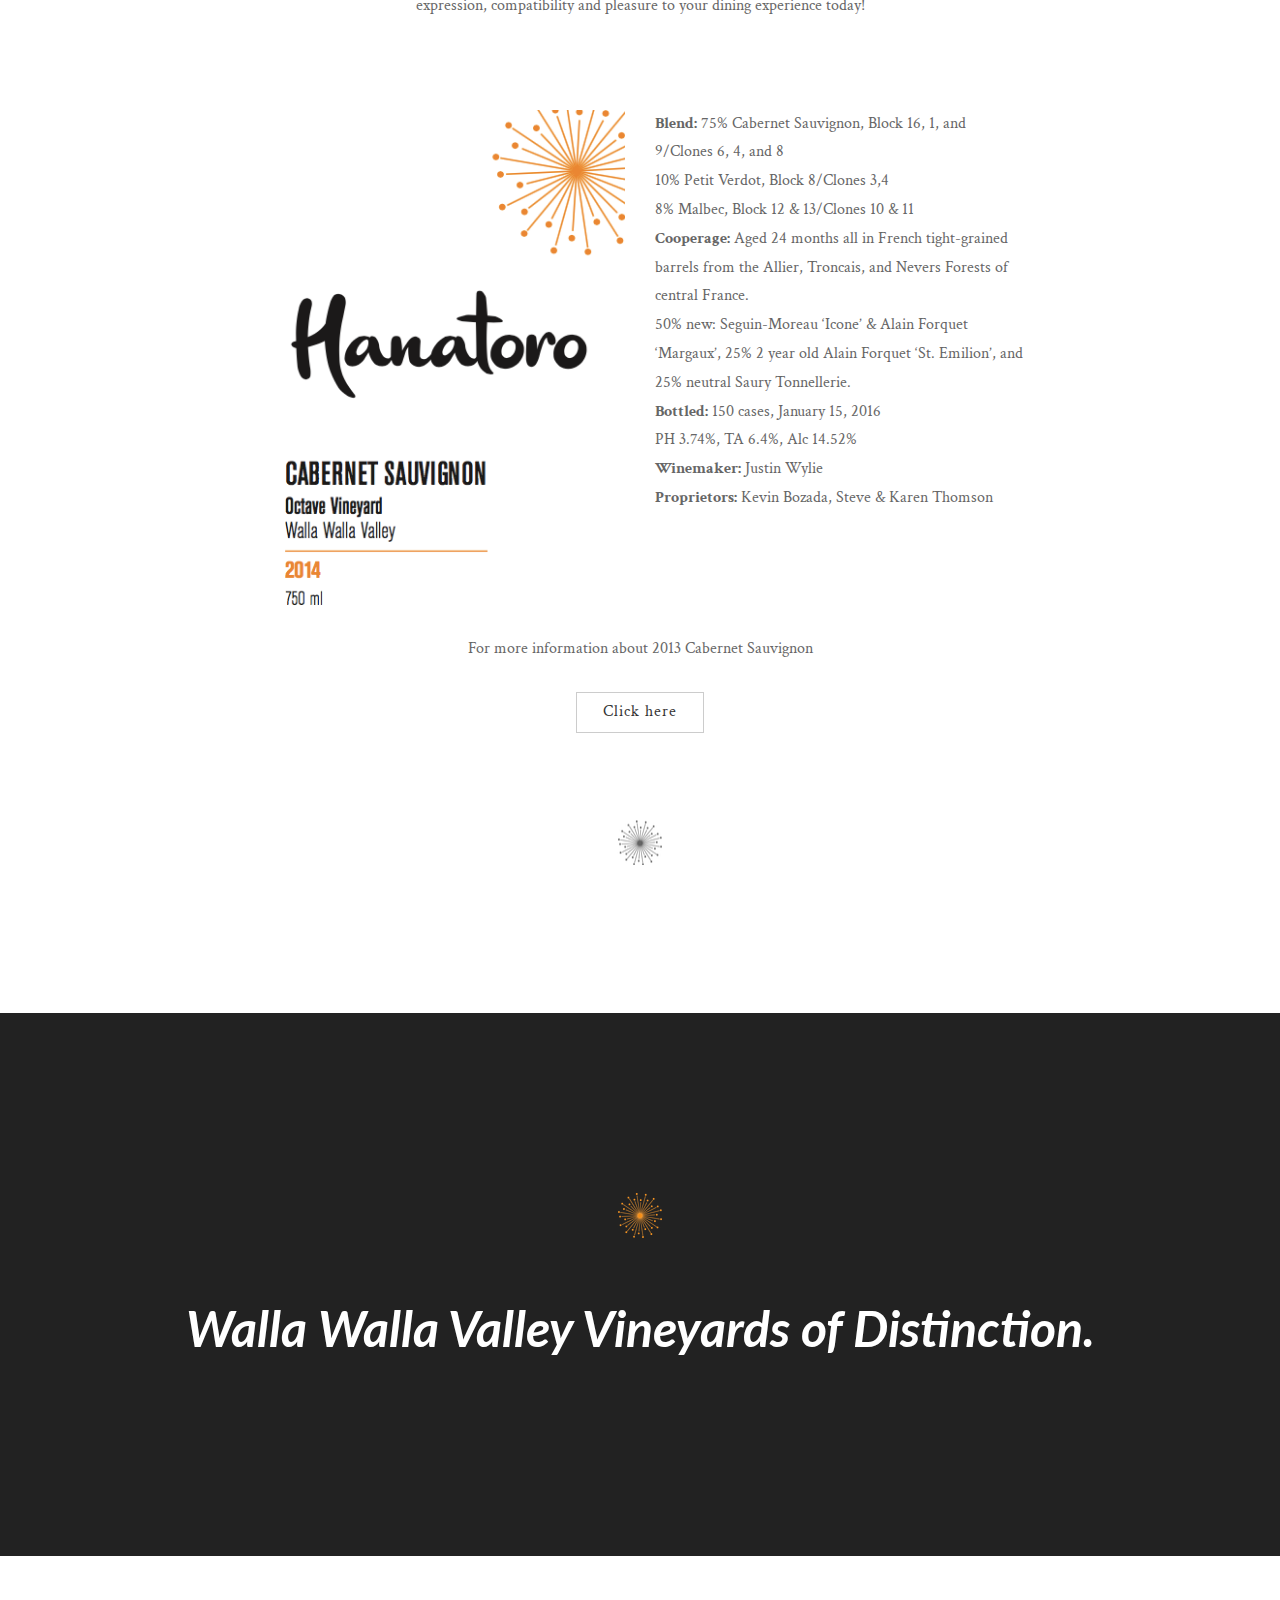
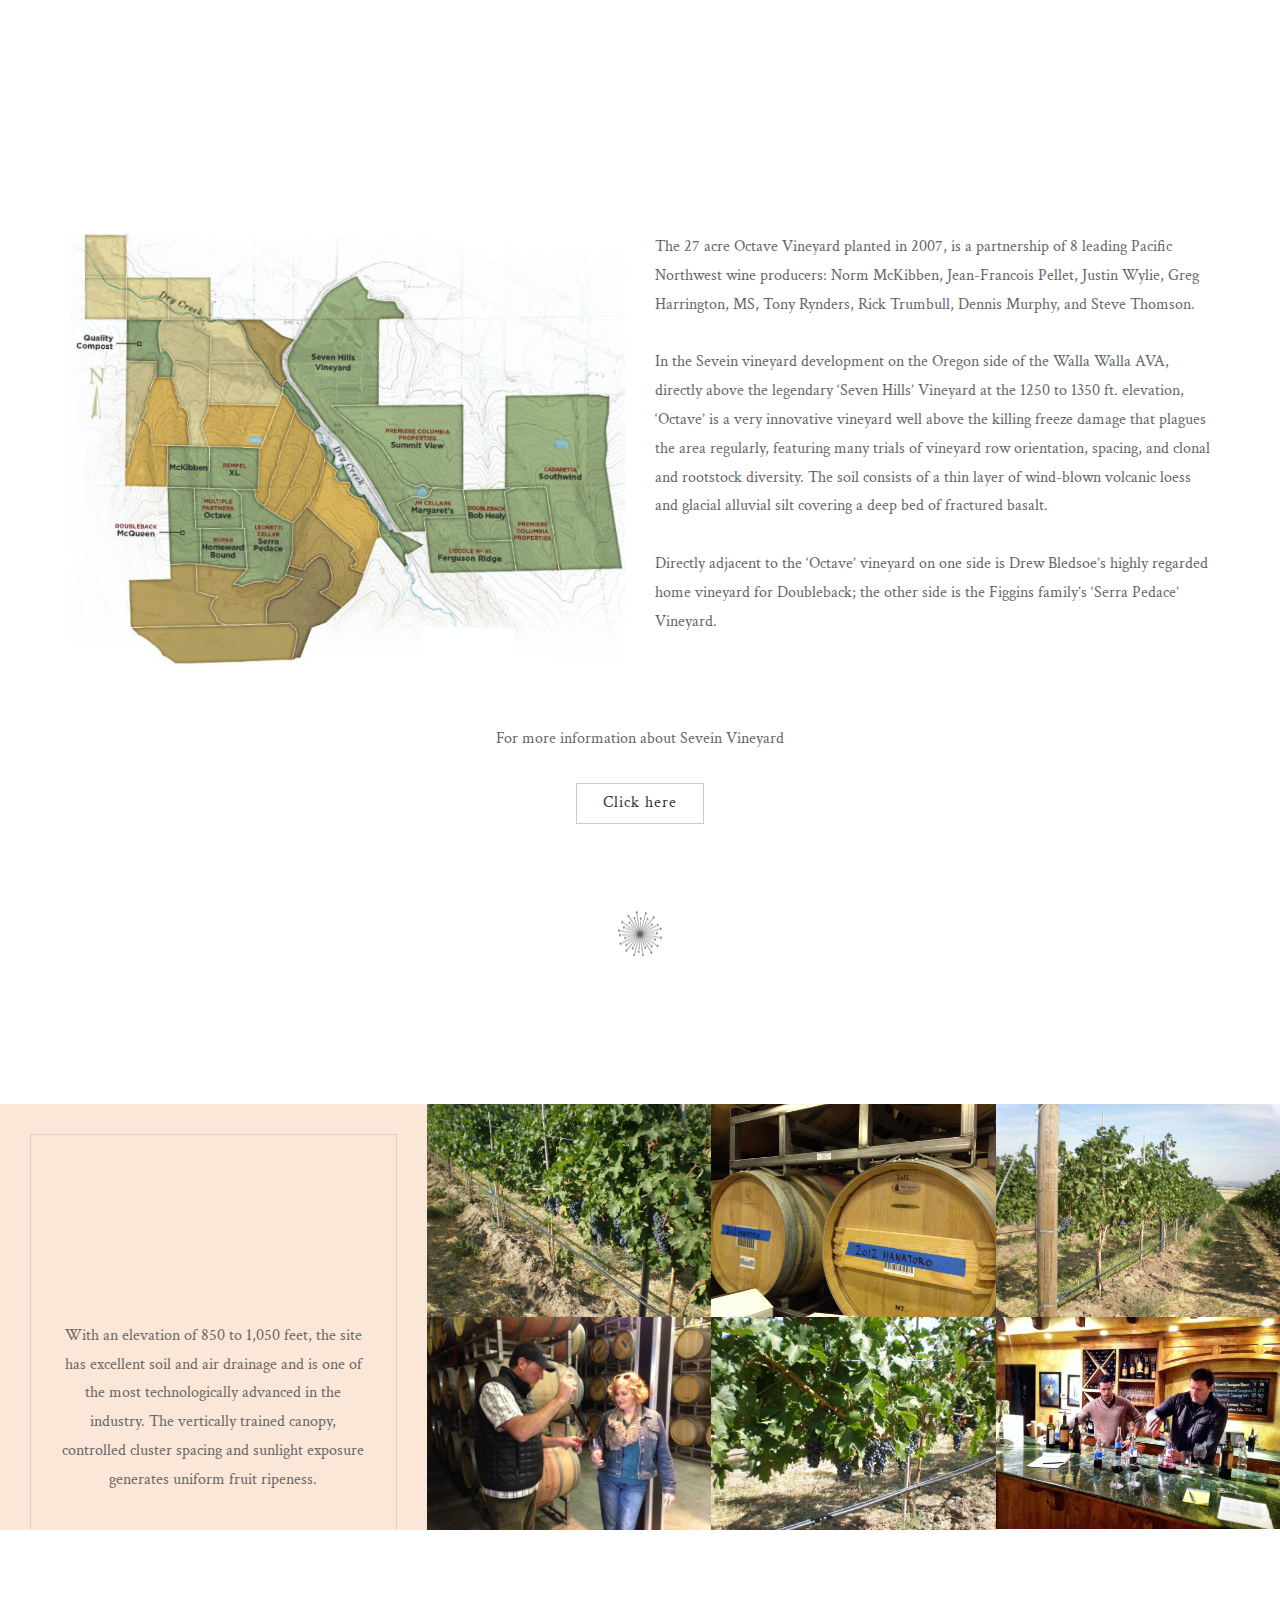
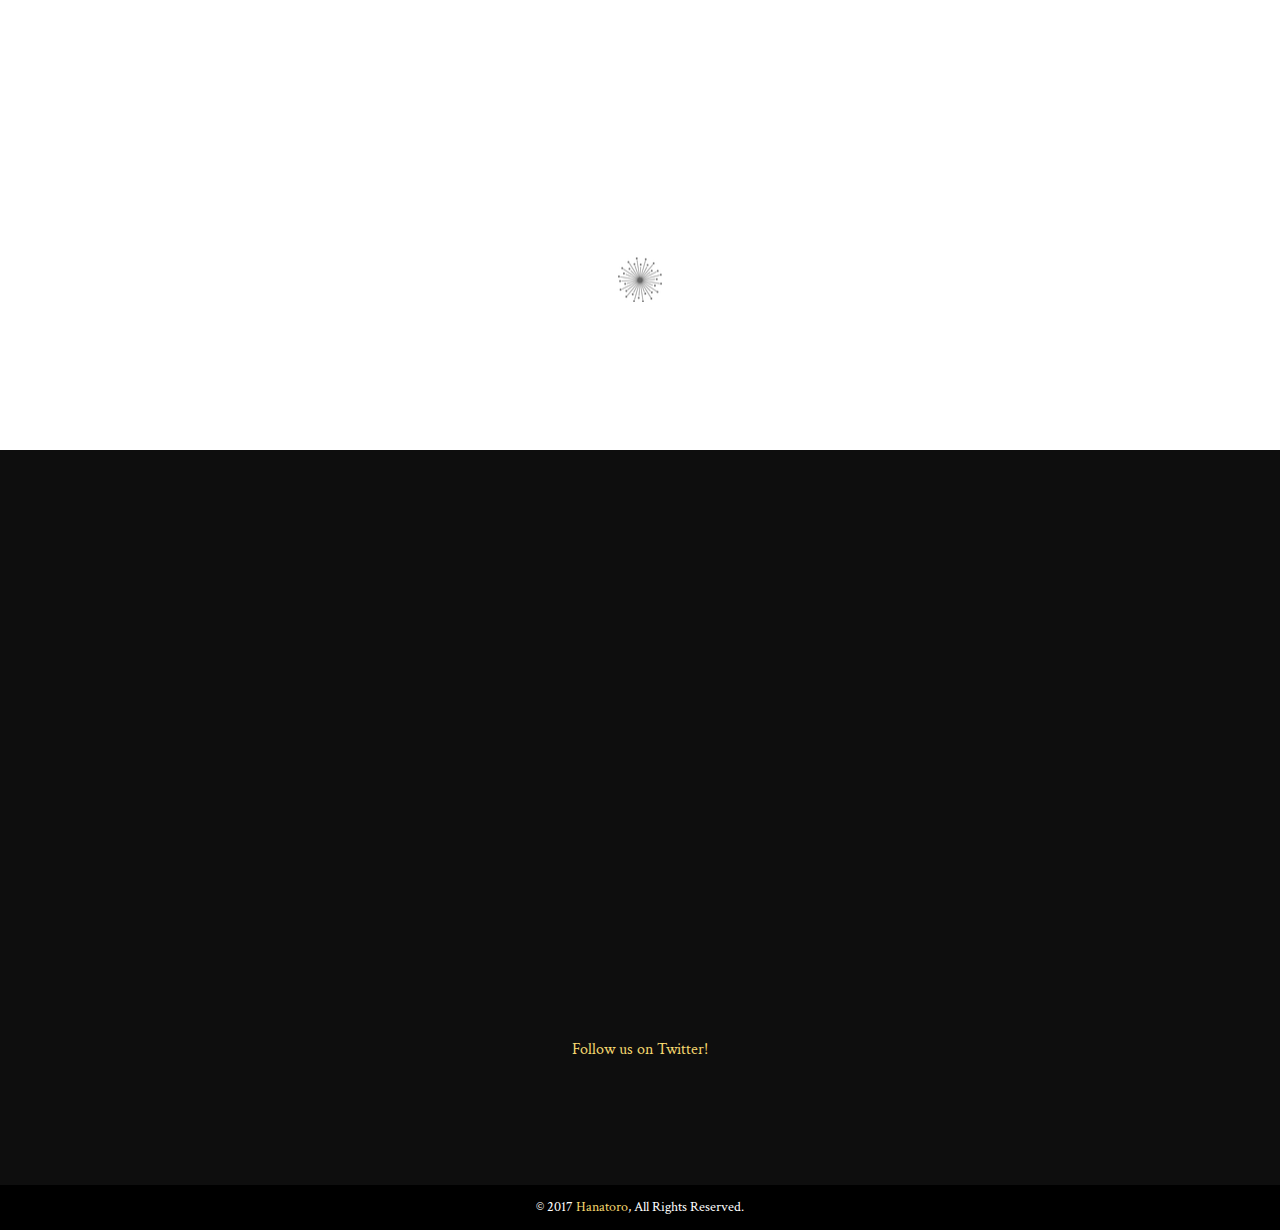
==== commit 55f9aa79: "contact us" ====
--- a/index.html
+++ b/index.html
@@ -541,12 +541,20 @@
 			</div><!-- .row -->
 
 			<div class="row">
-				<div class="col-sm-2 col-sm-offset-2">
+				<div class="col-sm-2 col-sm-offset-1">
 					<div class="module-header wow fadeInUp">	
 						<u><b>Physical Address:</b></u><br>
 						Hanatoro Winery<br>
 						1793 JB George Road<br>
 						Walla Walla, WA  99362
+					</div>
+				</div>
+
+				<div class="col-sm-2">
+					<div class="module-header wow fadeInUp">
+						<u><b>Steve Thomson</b></u><br>
+						President<br>
+						<a href="mailto:steve@hanatoro.com">Steve@hanatoro.com</a><br>
 					</div>
 				</div>
 
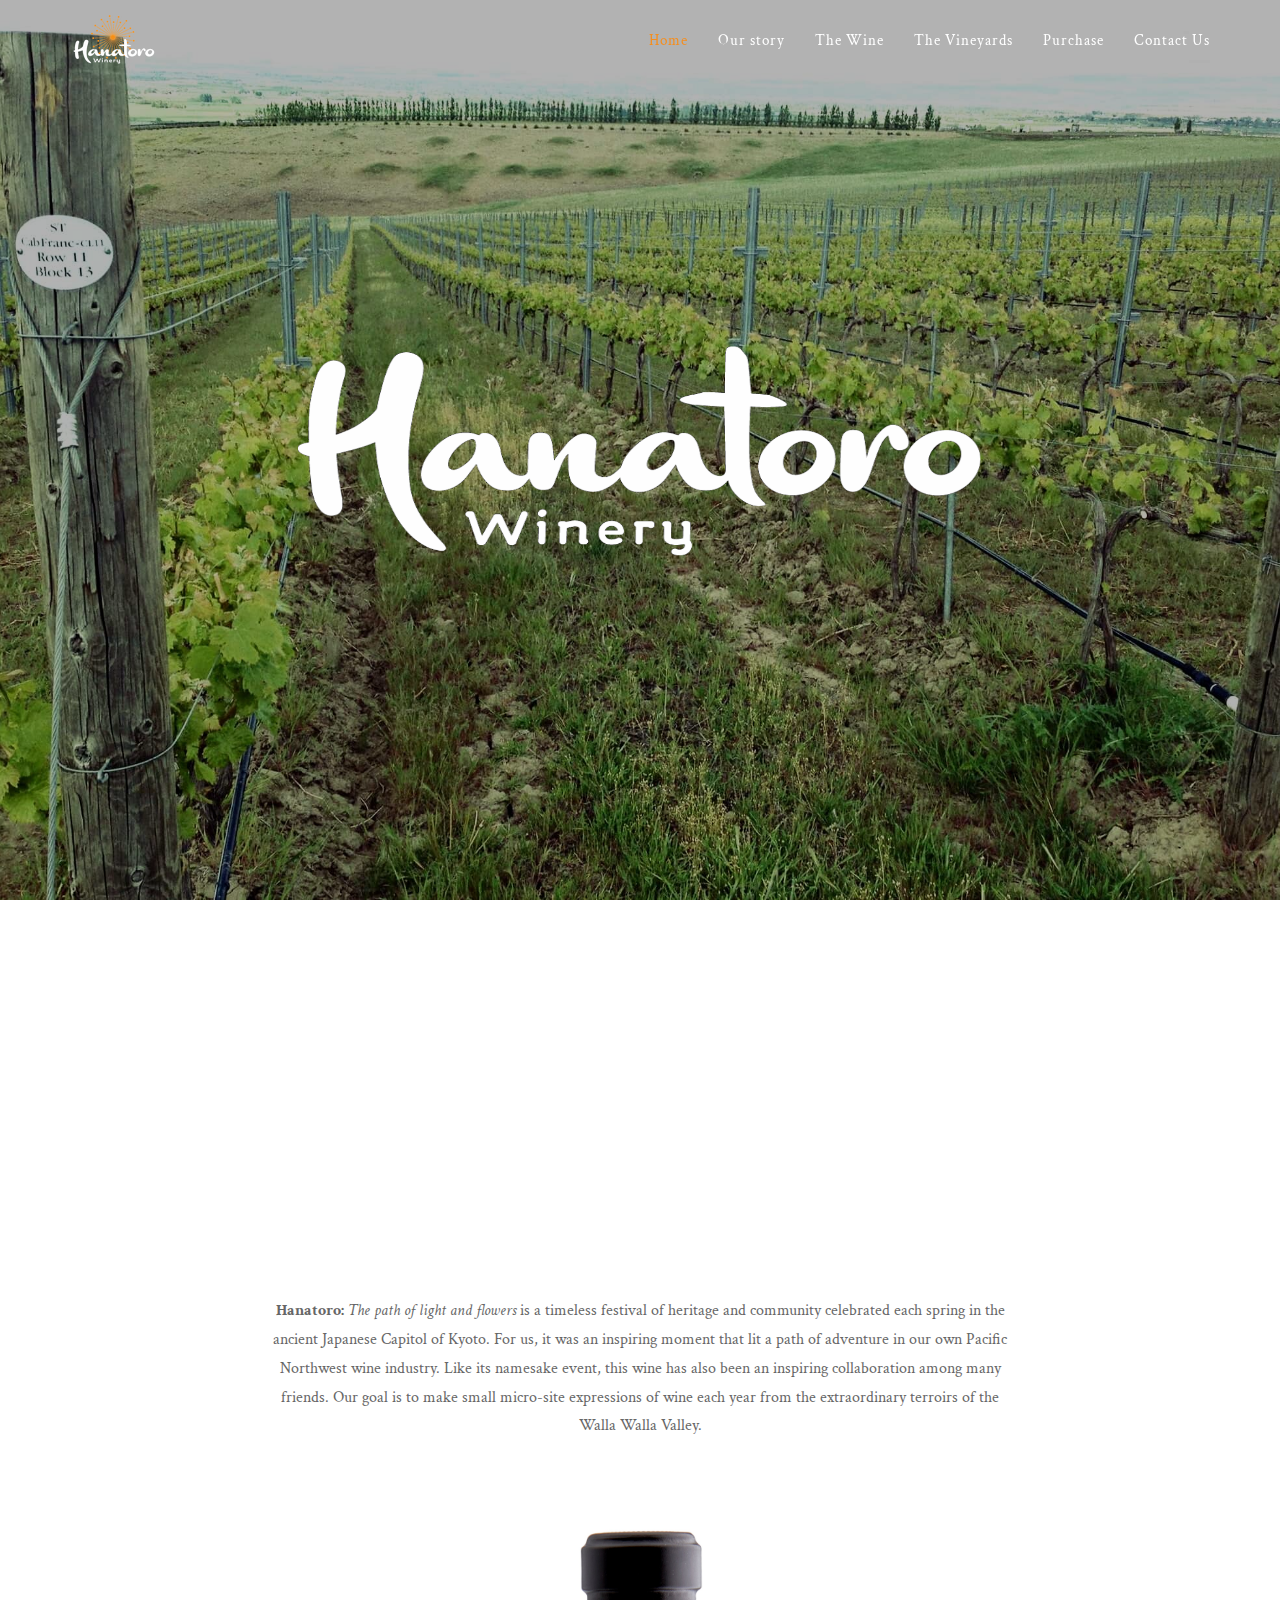
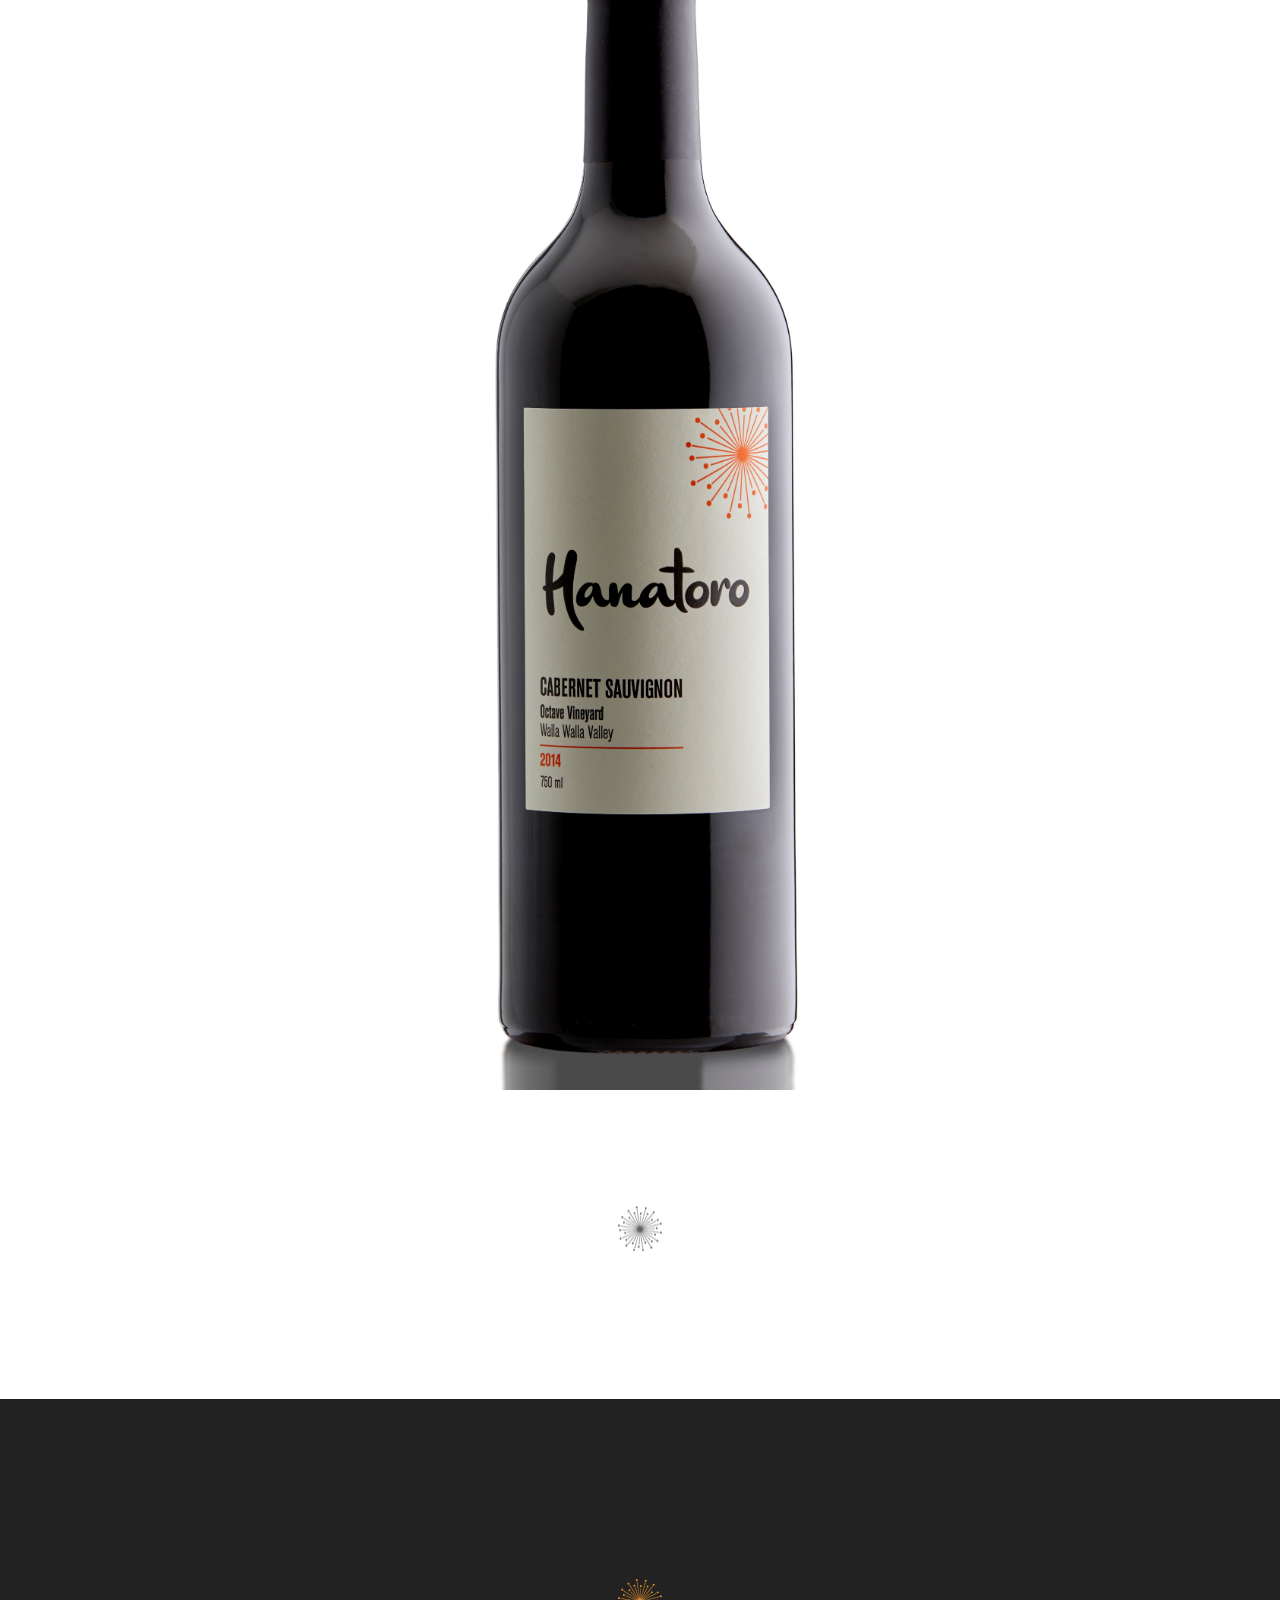
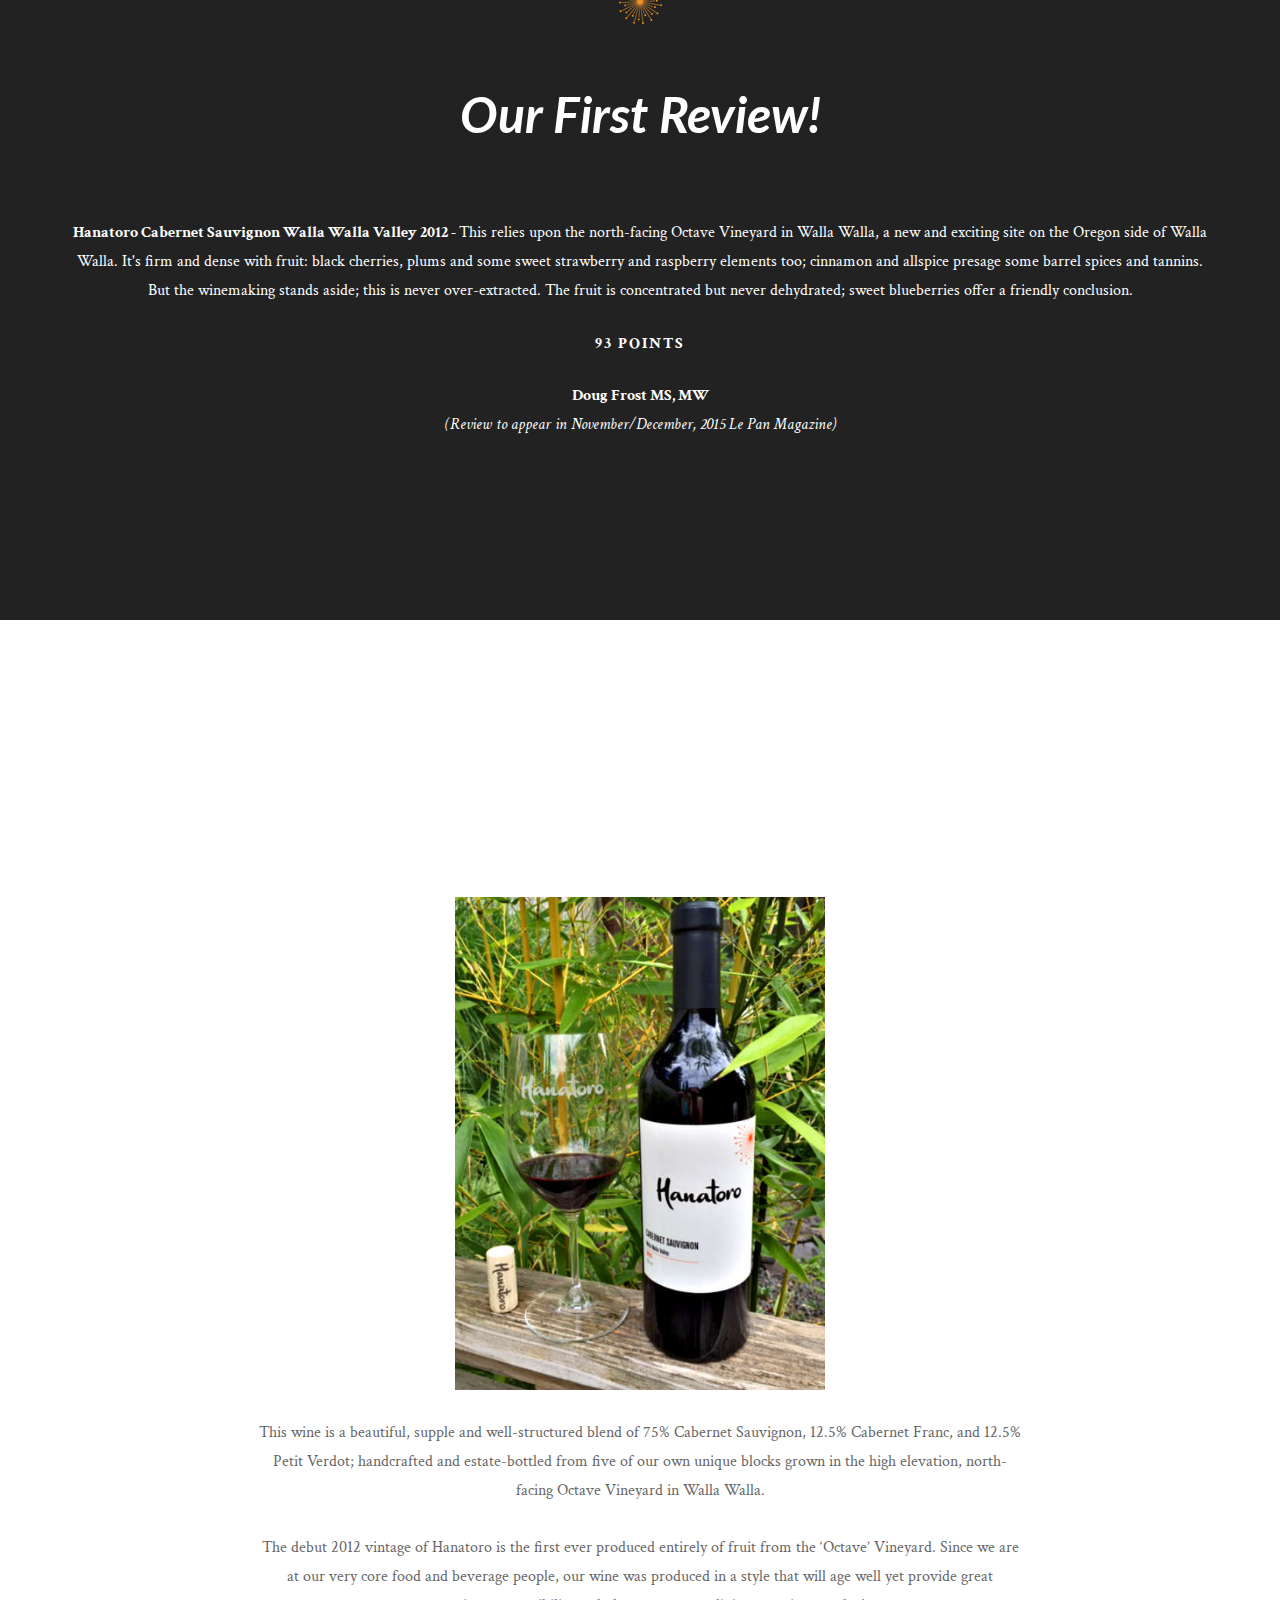
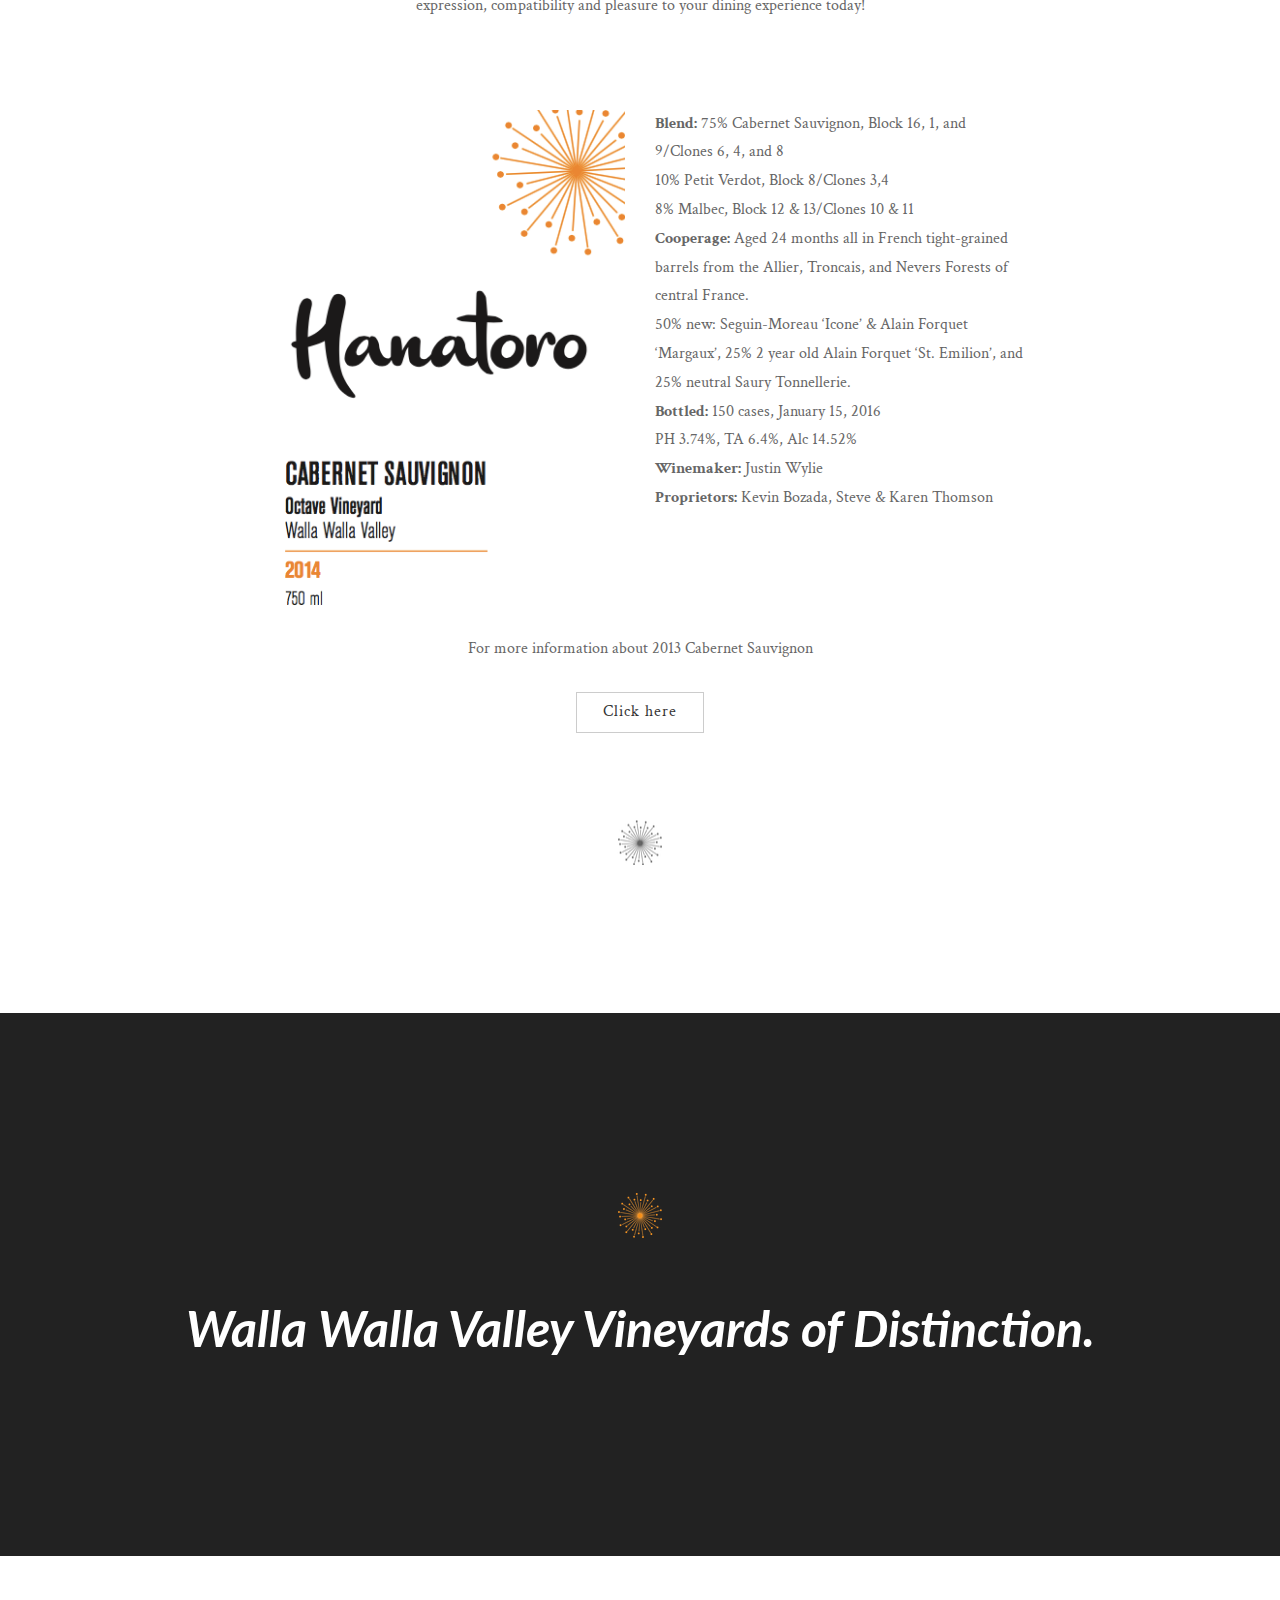
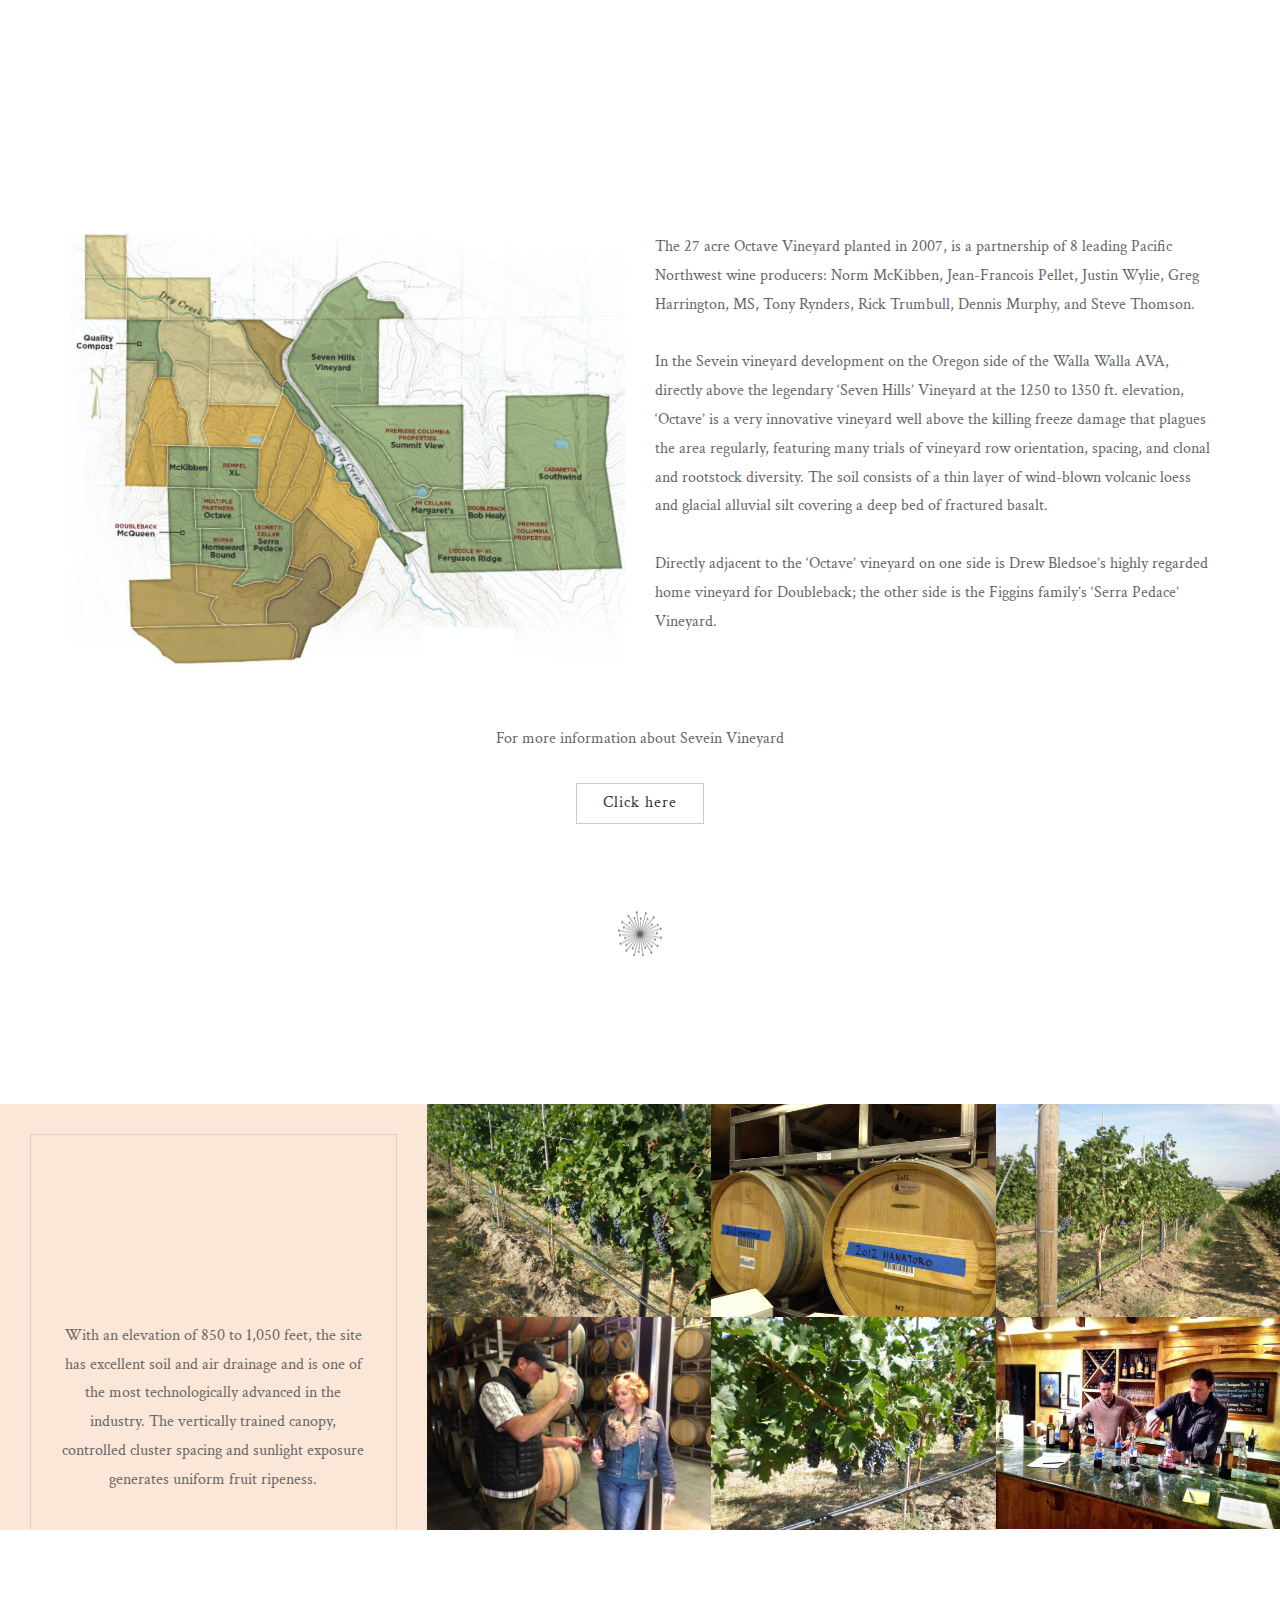
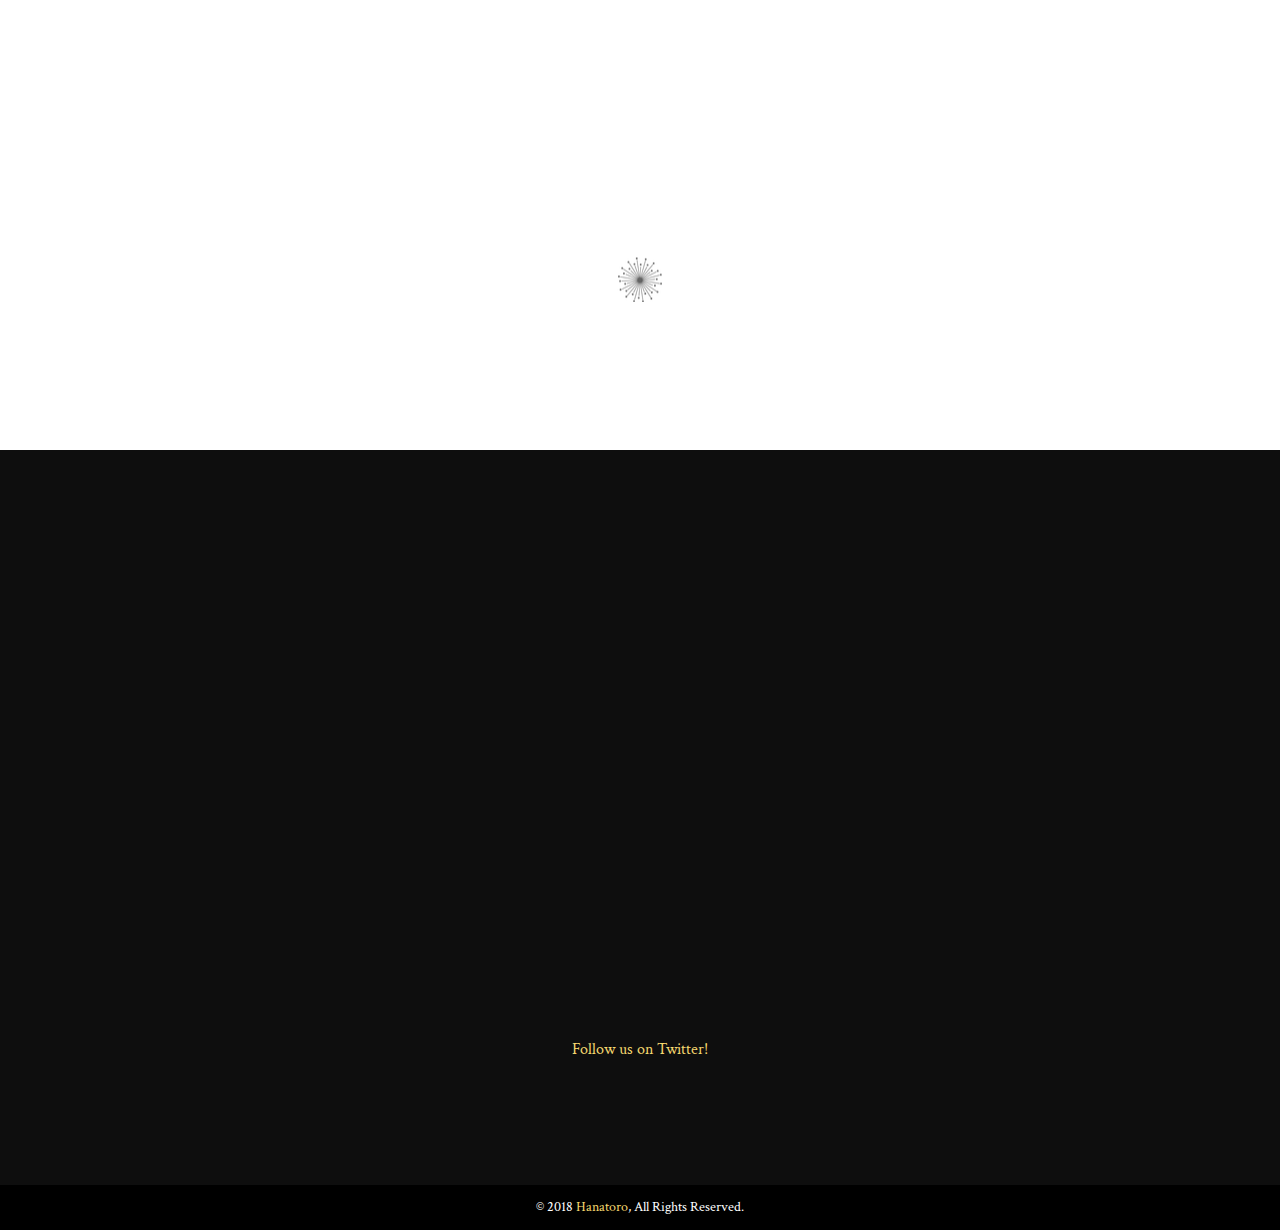
==== commit 3dd908ea: "copywrite" ====
--- a/index.html
+++ b/index.html
@@ -610,7 +610,7 @@
 			<div class="row">
 				<div class="col-sm-12">
 					<p class="copyright">
-						© 2017 <a href="#">Hanatoro</a>, All Rights Reserved.
+						© 2018 <a href="#">Hanatoro</a>, All Rights Reserved.
 					</p>
 				</div>
 			</div><!-- .row -->
